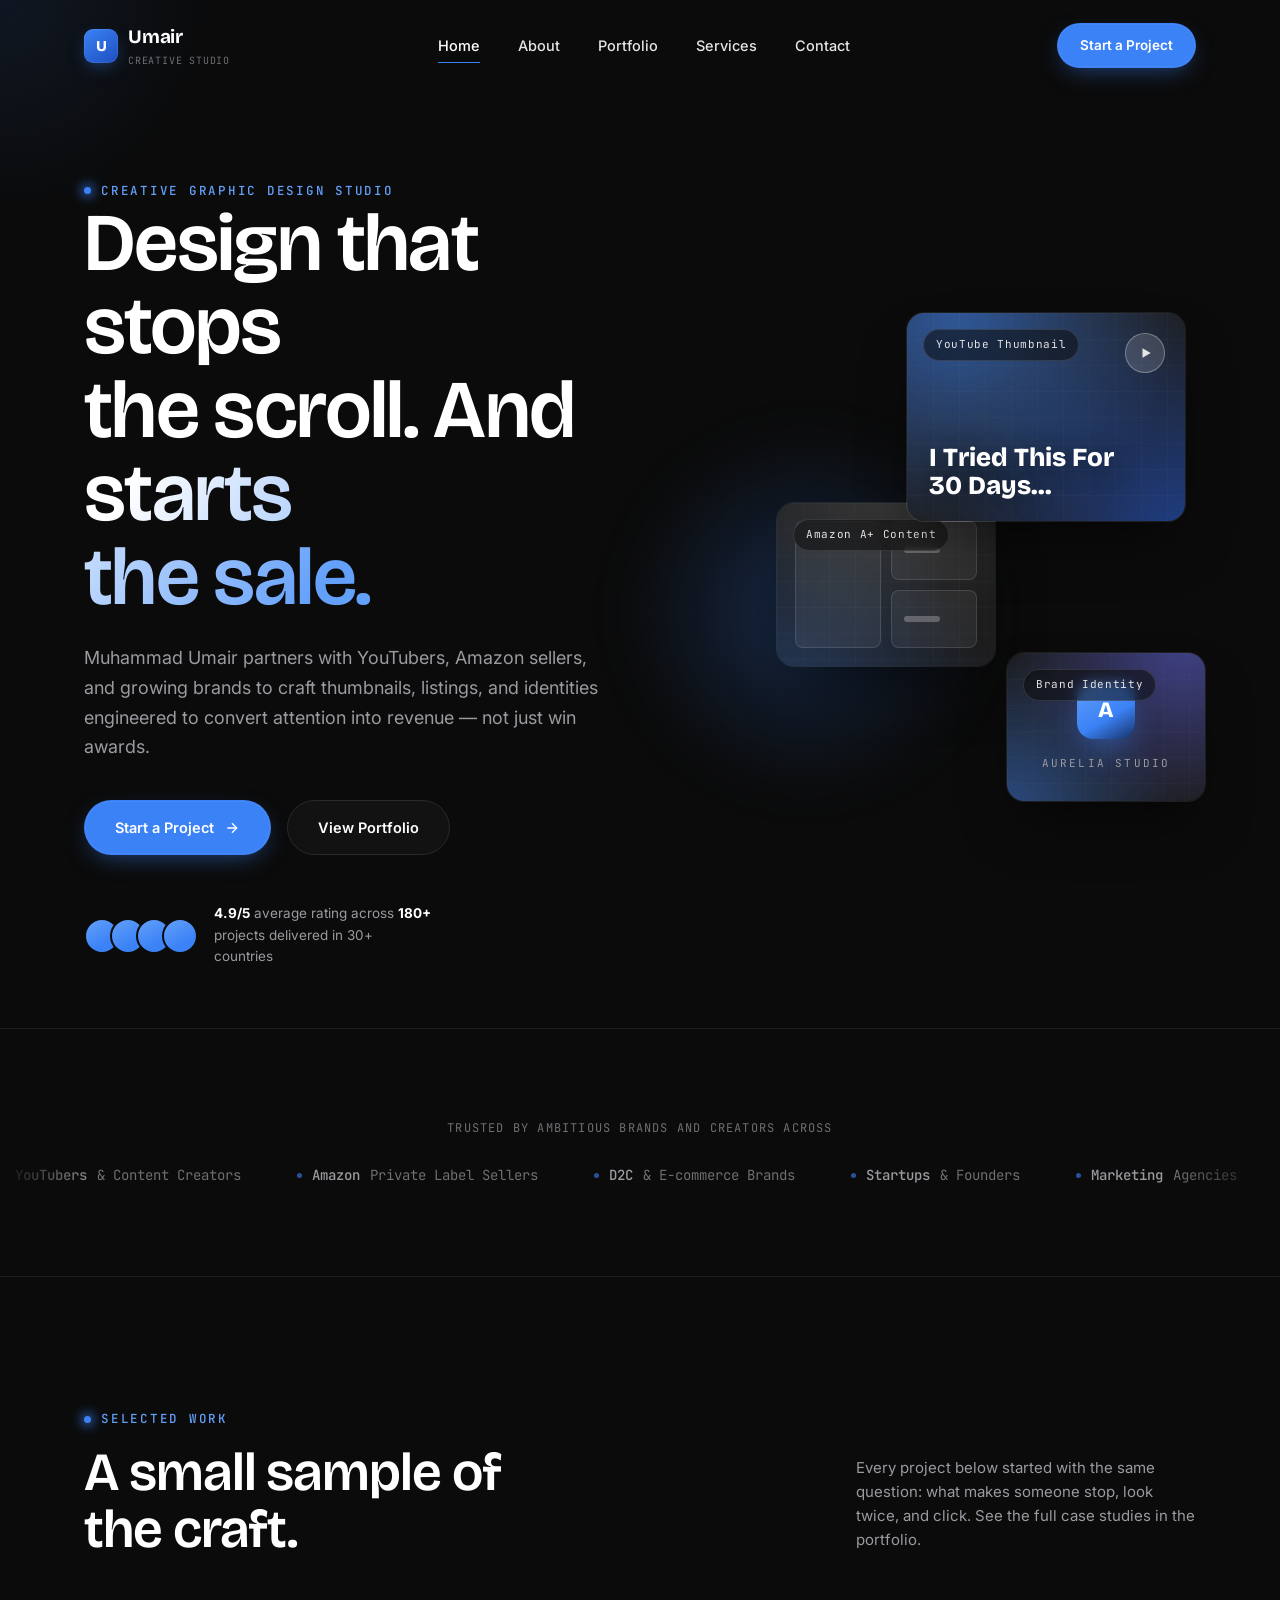
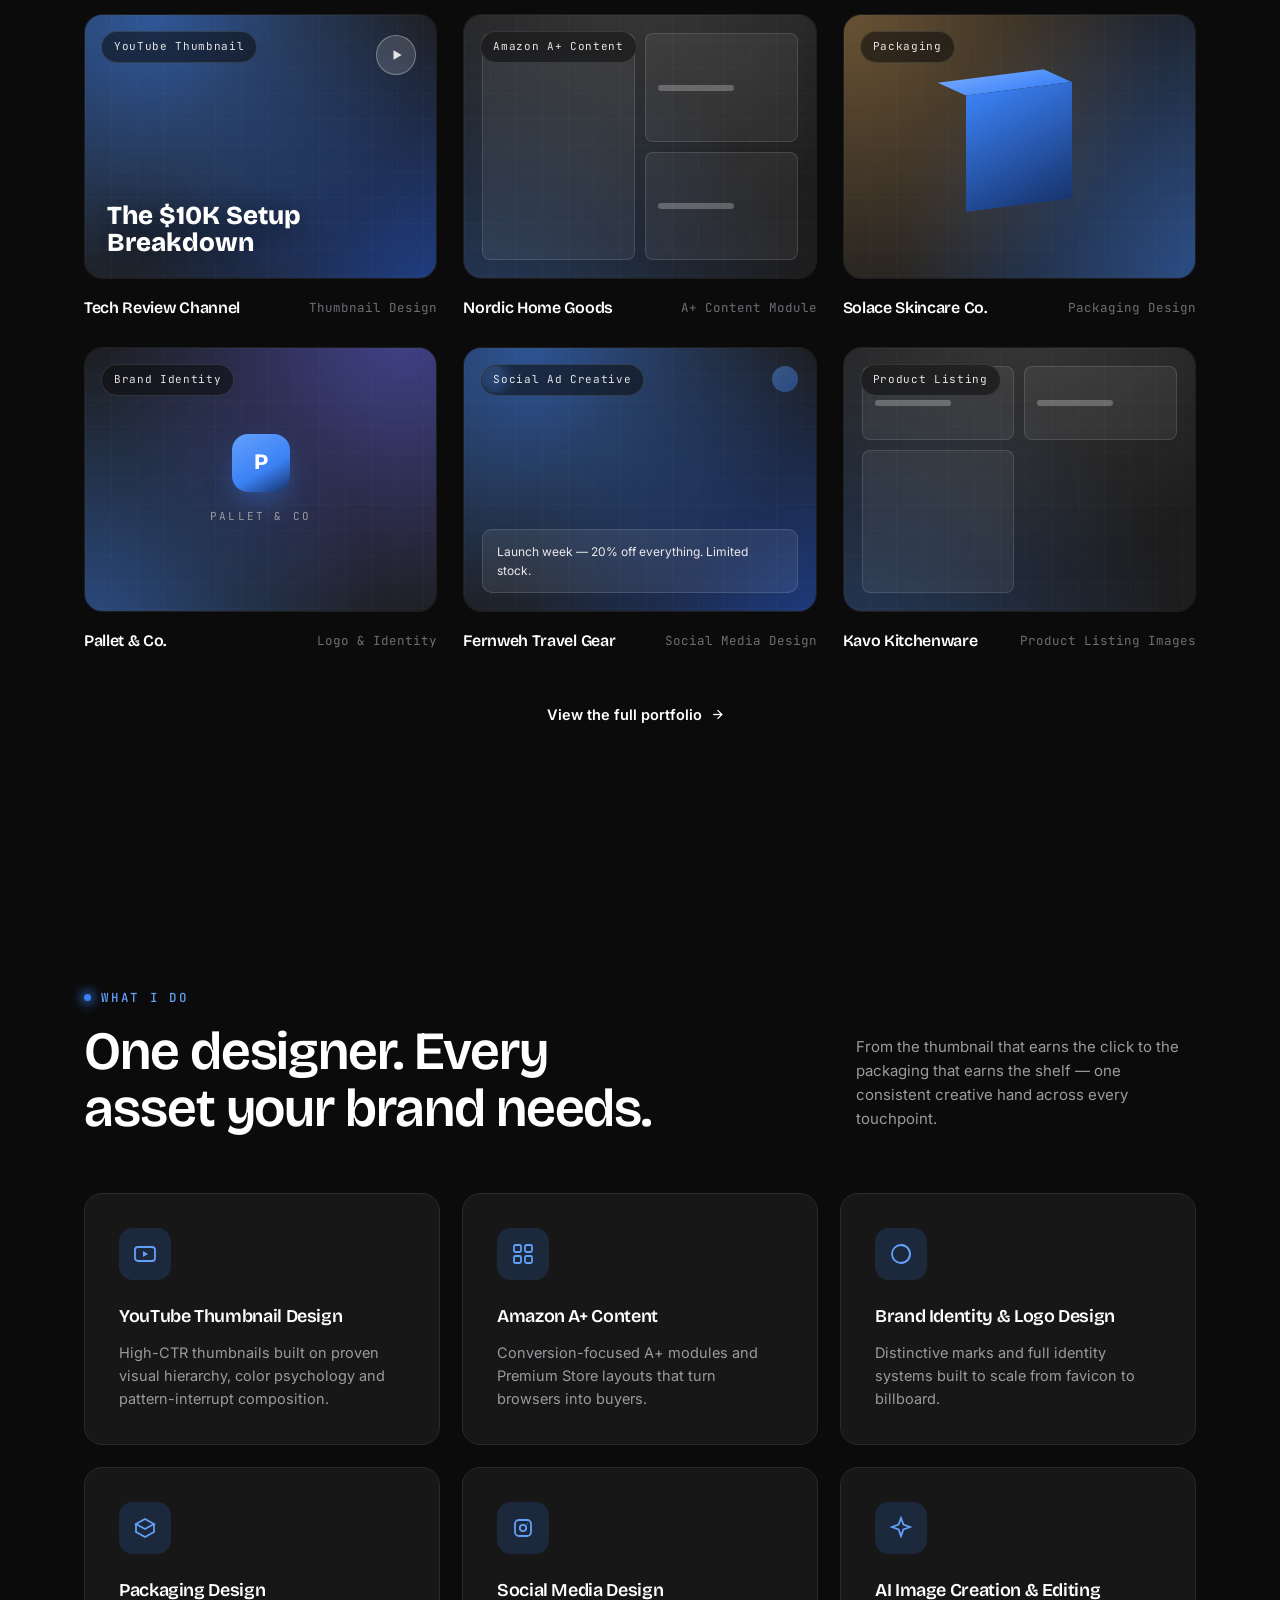
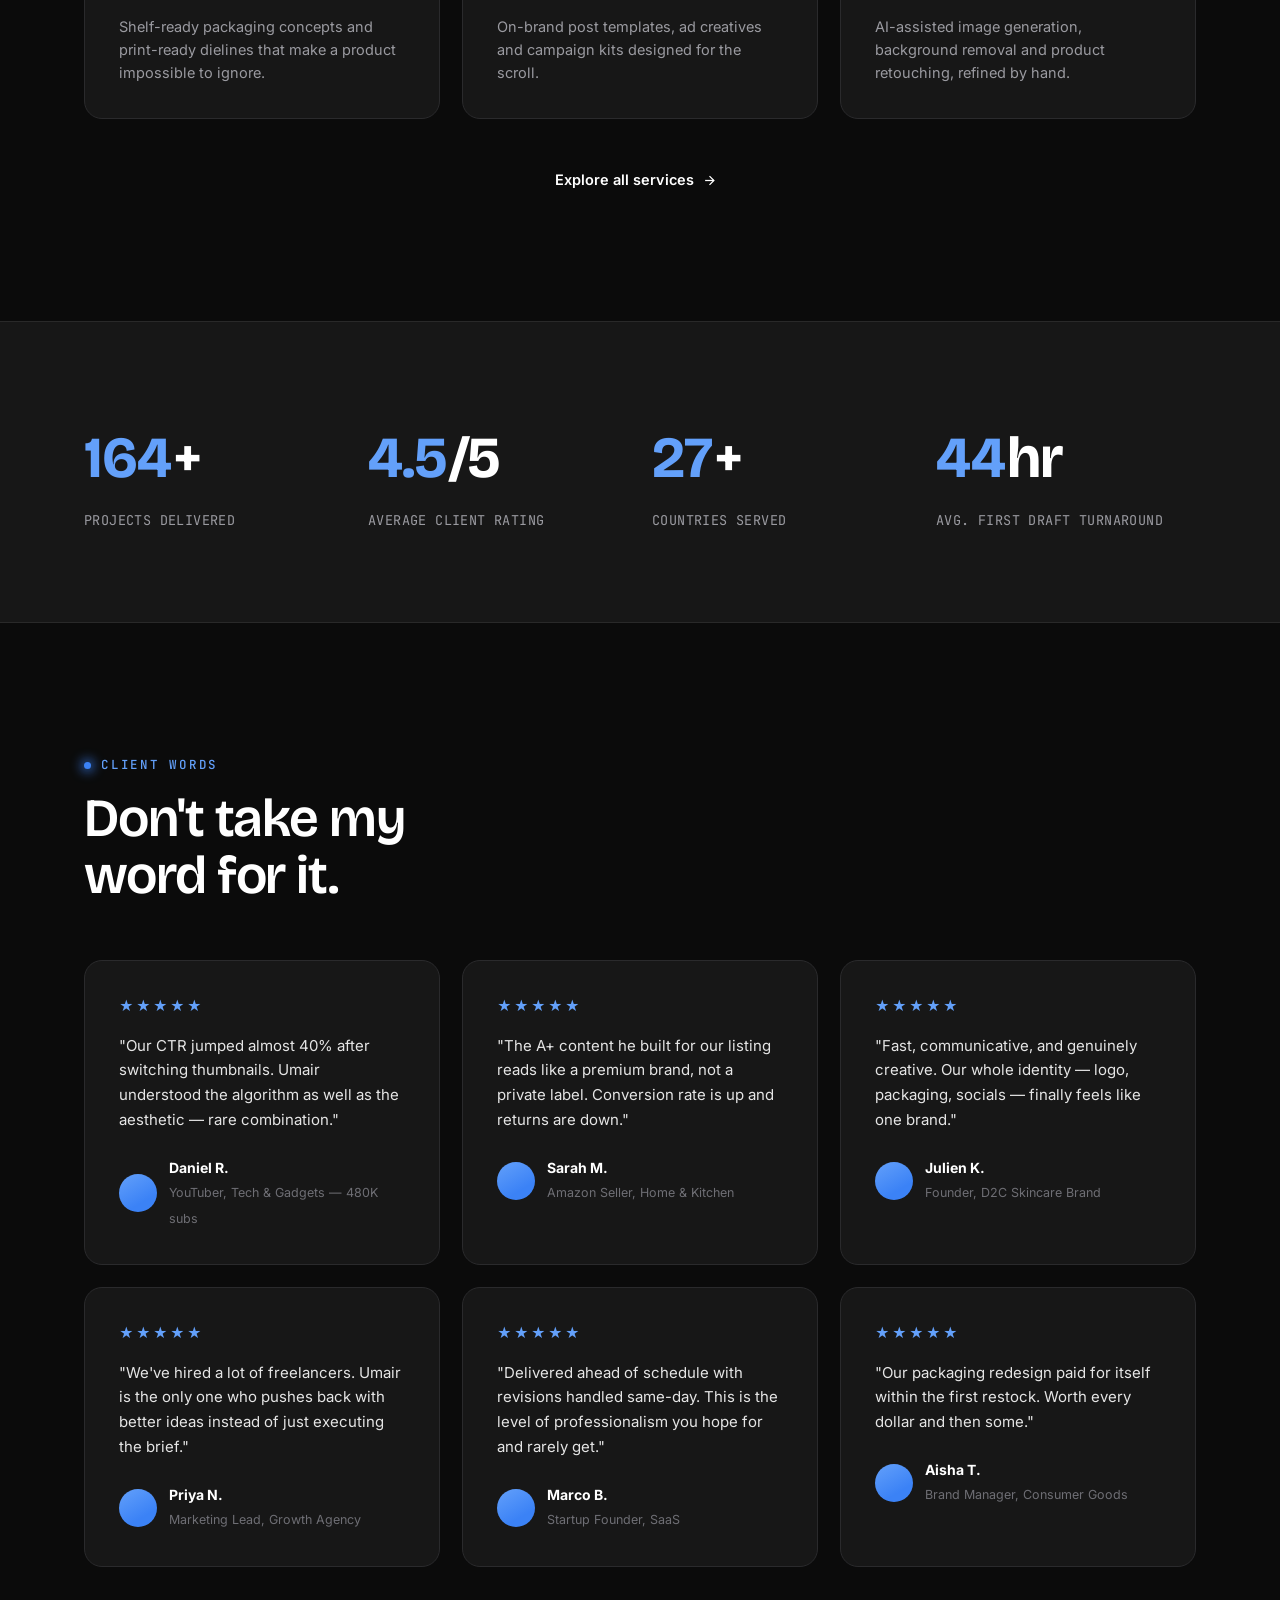
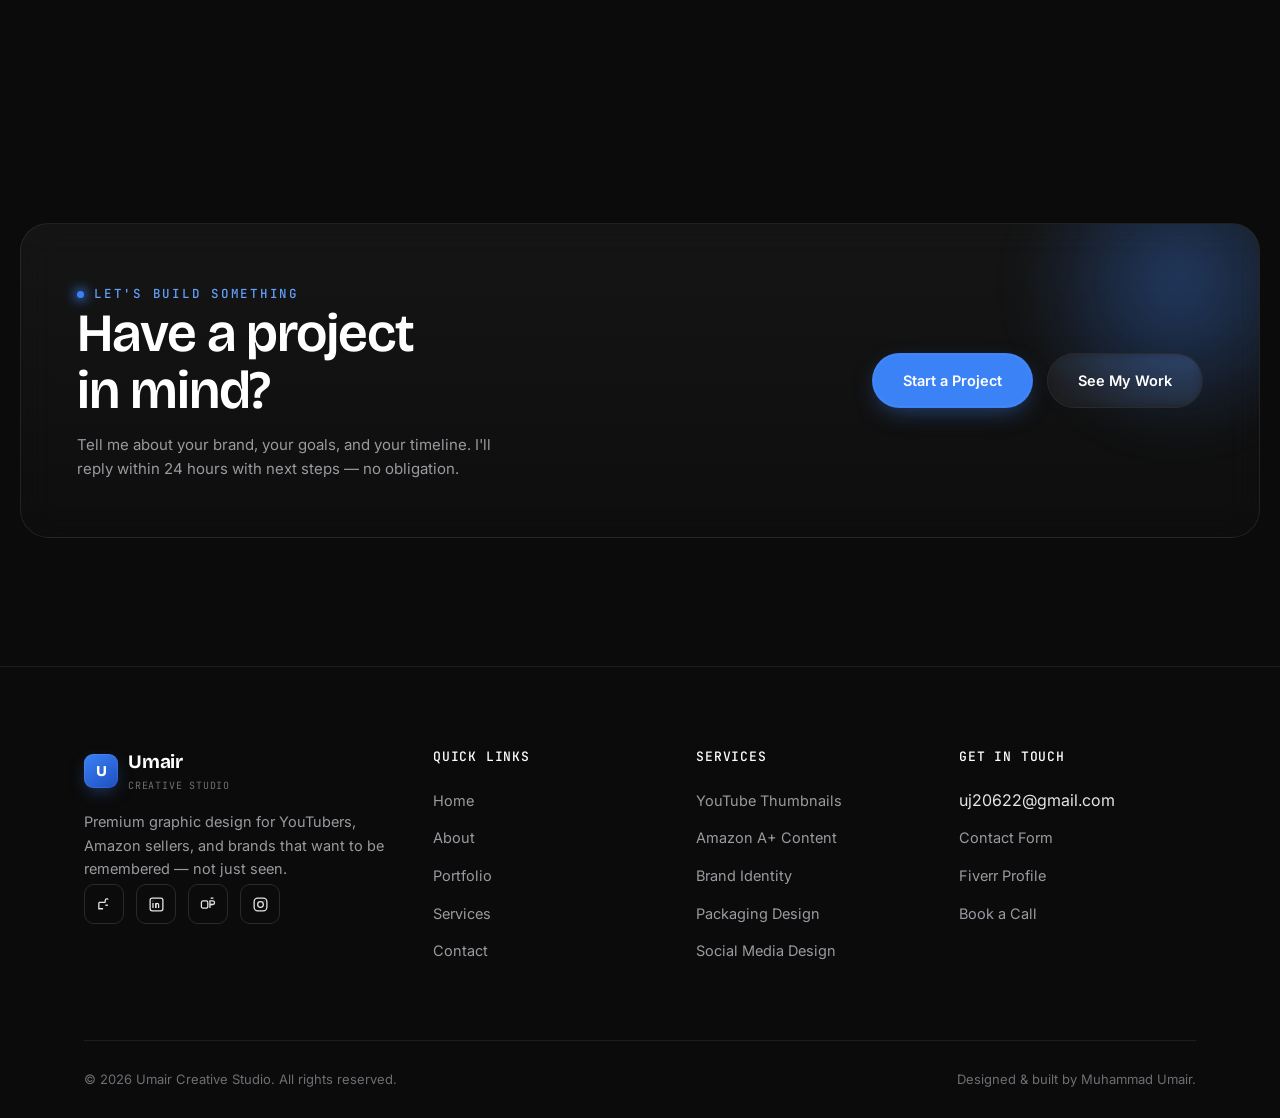
==== index.html @ ea0b361e "Add files via upload" ====
<!DOCTYPE html>
<html lang="en" class="js"><head>
<meta charset="UTF-8">
<meta name="viewport" content="width=device-width, initial-scale=1.0">
<title>Umair Creative Studio — Premium Graphic Design for YouTubers, Amazon Sellers &amp; Brands</title>
<meta name="description" content="Muhammad Umair is a creative graphic designer specializing in YouTube thumbnails, Amazon A+ content, brand identity, and packaging design that converts attention into revenue. 180+ projects delivered worldwide.">
<meta name="keywords" content="graphic designer, YouTube thumbnail designer, Amazon A+ content design, brand identity design, packaging design, logo designer, product listing images">
<meta name="author" content="Muhammad Umair">
<link rel="canonical" href="https://umaircreativestudio.com/">

<!-- Open Graph -->
<meta property="og:type" content="website">
<meta property="og:title" content="Umair Creative Studio — Design That Stops the Scroll. And Starts the Sale.">
<meta property="og:description" content="Premium graphic design for YouTubers, Amazon sellers and growing brands — thumbnails, A+ content, packaging, and identity systems engineered to convert.">
<meta property="og:image" content="https://umaircreativestudio.com/assets/og-cover.jpg">
<meta property="og:url" content="https://umaircreativestudio.com/">
<meta property="og:site_name" content="Umair Creative Studio">

<!-- Twitter -->
<meta name="twitter:card" content="summary_large_image">
<meta name="twitter:title" content="Umair Creative Studio — Premium Graphic Design">
<meta name="twitter:description" content="Thumbnails, Amazon A+ content, packaging and brand identity design built to convert. Trusted by YouTubers, sellers and startups worldwide.">
<meta name="twitter:image" content="https://umaircreativestudio.com/assets/og-cover.jpg">

<link rel="icon" href="data:image/svg+xml,&lt;svg xmlns=%22http://www.w3.org/2000/svg%22 viewBox=%220 0 100 100%22&gt;&lt;rect width=%22100%22 height=%22100%22 rx=%2222%22 fill=%22%230B0B0B%22/&gt;&lt;text x=%2250%22 y=%2266%22 font-size=%2255%22 fill=%22%233B82F6%22 font-family=%22sans-serif%22 font-weight=%22800%22 text-anchor=%22middle%22&gt;U&lt;/text&gt;&lt;/svg&gt;">

<link rel="stylesheet" href="css/base.css">
<noscript><style>.reveal{opacity:1!important;transform:none!important;}</style></noscript>

<link rel="stylesheet" href="css/components.css">
<link rel="stylesheet" href="css/art.css">
<link rel="stylesheet" href="css/home.css">

<script type="application/ld+json">
{
  "@context": "https://schema.org",
  "@type": "ProfessionalService",
  "name": "Umair Creative Studio",
  "founder": { "@type": "Person", "name": "Muhammad Umair", "jobTitle": "Creative Graphic Designer" },
  "url": "https://umaircreativestudio.com/",
  "description": "Premium graphic design studio specializing in YouTube thumbnails, Amazon A+ content, brand identity, packaging and social media design.",
  "areaServed": "Worldwide",
  "priceRange": "$$",
  "sameAs": ["https://www.fiverr.com/", "https://www.linkedin.com/", "https://www.behance.net/"]
}
</script>
</head>
<body>

<div class="preloader done"><div class="preloader-mark">UMAIR<div class="preloader-bar"></div></div></div>
<div class="cursor-glow" aria-hidden="true" style="transform: translate(1283.6px, 724.278px) translate(-50%, -50%);"></div>

<!-- ============ NAV ============ -->
<header class="nav scrolled">
  <div class="container nav-inner">
    <a class="brand" href="/" style="outline: none;"><span class="brand-mark" style="outline: none;">U</span><span style="outline: none;">Umair<small>CREATIVE STUDIO</small></span></a>
    <nav class="nav-links">
      <a class="active" href="/" style="outline: none;">Home</a>
      <a href="/about" style="outline: none;">About</a>
      <a href="/portfolio" style="outline: none;">Portfolio</a>
      <a href="/services" style="outline: none;">Services</a>
      <a href="/contact" style="outline: none;">Contact</a>
    </nav>
    <div class="nav-cta">
      <a class="btn btn-primary btn-sm magnetic" href="/contact" style="outline: none;">Start a Project</a>
      <button class="nav-burger" aria-label="Open menu">
        <svg viewBox="0 0 24 24" fill="none" stroke="currentColor" stroke-width="2" width="20" height="20"><line x1="3" y1="6" x2="21" y2="6"></line><line x1="3" y1="12" x2="21" y2="12"></line><line x1="3" y1="18" x2="21" y2="18"></line></svg>
      </button>
    </div>
  </div>
</header>

<div class="mnav">
  <button class="mnav-close" aria-label="Close menu"><svg viewBox="0 0 24 24" fill="none" stroke="currentColor" stroke-width="2" width="18" height="18"><line x1="4" y1="4" x2="20" y2="20"></line><line x1="20" y1="4" x2="4" y2="20"></line></svg></button>
  <a href="/" style="outline: none;">Home</a>
  <a href="/about" style="outline: none;">About</a>
  <a href="/portfolio" style="outline: none;">Portfolio</a>
  <a href="/services" style="outline: none;">Services</a>
  <a href="/contact" style="outline: none;">Contact</a>
  <div class="mnav-foot"><a class="btn btn-primary" href="/contact" style="outline: none;">Start a Project</a></div>
</div>

<!-- ============ HERO ============ -->
<section class="hero section">
  <div class="container hero-grid">
    <div class="hero-copy">
      <div class="eyebrow reveal">Creative Graphic Design Studio</div>
      <h1 class="display-1 reveal reveal-delay-1" style="outline: none;">Design that stops<br>the scroll. <span class="grad-text" style="outline: none;">And starts<br>the sale.</span></h1>
      <p class="hero-sub reveal reveal-delay-2" style="outline: none;">Muhammad Umair partners with YouTubers, Amazon sellers, and growing brands to craft thumbnails, listings, and identities engineered to convert attention into revenue — not just win awards.</p>
      <div class="hero-actions reveal reveal-delay-3">
        <a class="btn btn-primary magnetic" href="/contact" style="outline: none;">Start a Project
          <svg viewBox="0 0 24 24" fill="none" stroke="currentColor" stroke-width="2"><line x1="5" y1="12" x2="19" y2="12"></line><polyline points="12 5 19 12 12 19"></polyline></svg>
        </a>
        <a class="btn btn-ghost magnetic" href="/portfolio" style="outline: none;">View Portfolio</a>
      </div>
      <div class="hero-proof reveal reveal-delay-4">
        <div class="avatars">
          <span style="outline: none;"></span><span style="outline: none;"></span><span style="outline: none;"></span><span style="outline: none;"></span>
        </div>
        <div class="hero-proof-text"><b>4.9/5</b> average rating across <b>180+</b> projects delivered in 30+ countries</div>
      </div>
    </div>

    <div class="hero-visual reveal reveal-delay-2">
      <div class="spot-card spot-1 art art-blue" data-tilt="">
        <div class="art-grid"></div><div class="art-noise"></div>
        <div class="art-tag">YouTube Thumbnail</div>
        <div class="comp-thumb"><div class="comp-thumb-title">I Tried This For 30 Days…</div></div>
        <div class="comp-play"><svg viewBox="0 0 24 24" fill="currentColor" width="14" height="14"><polygon points="6 4 20 12 6 20"></polygon></svg></div>
      </div>
      <div class="spot-card spot-2 art art-mono" data-tilt="">
        <div class="art-grid"></div>
        <div class="art-tag">Amazon A+ Content</div>
        <div class="comp-aplus"><div class="blk tall"></div><div class="blk line"></div><div class="blk line"></div></div>
      </div>
      <div class="spot-card spot-3 art art-violet" data-tilt="">
        <div class="art-grid"></div>
        <div class="art-tag">Brand Identity</div>
        <div class="comp-logo"><div class="mark">A</div><div class="wm">AURELIA STUDIO</div></div>
      </div>
      <div class="glow-orb"></div>
    </div>
  </div>
</section>

<!-- ============ TRUST MARQUEE ============ -->
<section class="trust section-tight">
  <div class="container">
    <p class="trust-label" style="outline: none;">Trusted by ambitious brands and creators across</p>
  </div>
  <div class="marquee">
    <div class="marquee-track">
      <span class="marquee-item" style="outline: none;"><span class="marquee-dot" style="outline: none;"></span><b>YouTubers</b> &amp; Content Creators</span>
      <span class="marquee-item" style="outline: none;"><span class="marquee-dot" style="outline: none;"></span><b>Amazon</b> Private Label Sellers</span>
      <span class="marquee-item" style="outline: none;"><span class="marquee-dot" style="outline: none;"></span><b>D2C</b> &amp; E-commerce Brands</span>
      <span class="marquee-item" style="outline: none;"><span class="marquee-dot" style="outline: none;"></span><b>Startups</b> &amp; Founders</span>
      <span class="marquee-item" style="outline: none;"><span class="marquee-dot" style="outline: none;"></span><b>Marketing</b> Agencies</span>
      <span class="marquee-item" style="outline: none;"><span class="marquee-dot" style="outline: none;"></span><b>Small</b> Businesses</span>
      <span class="marquee-item" style="outline: none;"><span class="marquee-dot" style="outline: none;"></span><b>International</b> Clients, 30+ Countries</span>
      <!-- duplicate for seamless loop -->
      <span class="marquee-item" style="outline: none;"><span class="marquee-dot" style="outline: none;"></span><b>YouTubers</b> &amp; Content Creators</span>
      <span class="marquee-item" style="outline: none;"><span class="marquee-dot" style="outline: none;"></span><b>Amazon</b> Private Label Sellers</span>
      <span class="marquee-item" style="outline: none;"><span class="marquee-dot" style="outline: none;"></span><b>D2C</b> &amp; E-commerce Brands</span>
      <span class="marquee-item" style="outline: none;"><span class="marquee-dot" style="outline: none;"></span><b>Startups</b> &amp; Founders</span>
      <span class="marquee-item" style="outline: none;"><span class="marquee-dot" style="outline: none;"></span><b>Marketing</b> Agencies</span>
      <span class="marquee-item" style="outline: none;"><span class="marquee-dot" style="outline: none;"></span><b>Small</b> Businesses</span>
      <span class="marquee-item" style="outline: none;"><span class="marquee-dot" style="outline: none;"></span><b>International</b> Clients, 30+ Countries</span>
    </div>
  </div>
</section>

<!-- ============ FEATURED WORK ============ -->
<section class="section" id="work">
  <div class="container">
    <div class="head-row">
      <div class="head-copy">
        <div class="eyebrow reveal">Selected Work</div>
        <h2 class="display-2 reveal" style="outline: none;">A small sample of<br>the craft.</h2>
      </div>
      <p class="head-side reveal" style="outline: none;">Every project below started with the same question: what makes someone stop, look twice, and click. See the full case studies in the portfolio.</p>
    </div>

    <div class="work-grid">
      <a class="work-card reveal" href="/portfolio" style="outline: none;">
        <div class="art art-blue"><div class="art-grid"></div><div class="art-noise"></div>
          <div class="art-tag">YouTube Thumbnail</div>
          <div class="comp-thumb"><div class="comp-thumb-title">The $10K Setup Breakdown</div></div>
          <div class="comp-play"><svg viewBox="0 0 24 24" fill="currentColor" width="14" height="14"><polygon points="6 4 20 12 6 20"></polygon></svg></div>
          <div class="art-corner"><svg viewBox="0 0 24 24" fill="none" stroke="currentColor" stroke-width="2"><line x1="7" y1="17" x2="17" y2="7"></line><polyline points="7 7 17 7 17 17"></polyline></svg></div>
        </div>
        <div class="work-meta"><h4 style="outline: none;">Tech Review Channel</h4><span style="outline: none;">Thumbnail Design</span></div>
      </a>

      <a class="work-card reveal reveal-delay-1" href="/portfolio" style="outline: none;">
        <div class="art art-mono"><div class="art-grid"></div>
          <div class="art-tag">Amazon A+ Content</div>
          <div class="comp-aplus"><div class="blk tall"></div><div class="blk line"></div><div class="blk line"></div></div>
          <div class="art-corner"><svg viewBox="0 0 24 24" fill="none" stroke="currentColor" stroke-width="2"><line x1="7" y1="17" x2="17" y2="7"></line><polyline points="7 7 17 7 17 17"></polyline></svg></div>
        </div>
        <div class="work-meta"><h4 style="outline: none;">Nordic Home Goods</h4><span style="outline: none;">A+ Content Module</span></div>
      </a>

      <a class="work-card reveal reveal-delay-2" href="/portfolio" style="outline: none;">
        <div class="art art-amber"><div class="art-grid"></div>
          <div class="art-tag">Packaging</div>
          <div class="comp-box"><div class="box3d"><div class="face front"></div><div class="face top"></div><div class="face side"></div></div></div>
          <div class="art-corner"><svg viewBox="0 0 24 24" fill="none" stroke="currentColor" stroke-width="2"><line x1="7" y1="17" x2="17" y2="7"></line><polyline points="7 7 17 7 17 17"></polyline></svg></div>
        </div>
        <div class="work-meta"><h4 style="outline: none;">Solace Skincare Co.</h4><span style="outline: none;">Packaging Design</span></div>
      </a>

      <a class="work-card reveal" href="/portfolio" style="outline: none;">
        <div class="art art-violet"><div class="art-grid"></div>
          <div class="art-tag">Brand Identity</div>
          <div class="comp-logo"><div class="mark">P</div><div class="wm">PALLET &amp; CO</div></div>
          <div class="art-corner"><svg viewBox="0 0 24 24" fill="none" stroke="currentColor" stroke-width="2"><line x1="7" y1="17" x2="17" y2="7"></line><polyline points="7 7 17 7 17 17"></polyline></svg></div>
        </div>
        <div class="work-meta"><h4 style="outline: none;">Pallet &amp; Co.</h4><span style="outline: none;">Logo &amp; Identity</span></div>
      </a>

      <a class="work-card reveal reveal-delay-1" href="/portfolio" style="outline: none;">
        <div class="art art-blue"><div class="art-grid"></div>
          <div class="art-tag">Social Ad Creative</div>
          <div class="comp-social"><div class="top-row"><div class="avatar"></div><div class="avatar" style="opacity:.4"></div></div><div class="cap">Launch week — 20% off everything. Limited stock.</div></div>
          <div class="art-corner"><svg viewBox="0 0 24 24" fill="none" stroke="currentColor" stroke-width="2"><line x1="7" y1="17" x2="17" y2="7"></line><polyline points="7 7 17 7 17 17"></polyline></svg></div>
        </div>
        <div class="work-meta"><h4 style="outline: none;">Fernweh Travel Gear</h4><span style="outline: none;">Social Media Design</span></div>
      </a>

      <a class="work-card reveal reveal-delay-2" href="/portfolio" style="outline: none;">
        <div class="art art-mono"><div class="art-grid"></div>
          <div class="art-tag">Product Listing</div>
          <div class="comp-aplus"><div class="blk line"></div><div class="blk line"></div><div class="blk tall"></div></div>
          <div class="art-corner"><svg viewBox="0 0 24 24" fill="none" stroke="currentColor" stroke-width="2"><line x1="7" y1="17" x2="17" y2="7"></line><polyline points="7 7 17 7 17 17"></polyline></svg></div>
        </div>
        <div class="work-meta"><h4 style="outline: none;">Kavo Kitchenware</h4><span style="outline: none;">Product Listing Images</span></div>
      </a>
    </div>

    <div class="work-cta reveal">
      <a class="link-arrow" href="/portfolio" style="outline: none;">View the full portfolio <svg viewBox="0 0 24 24" fill="none" stroke="currentColor" stroke-width="2"><line x1="5" y1="12" x2="19" y2="12"></line><polyline points="12 5 19 12 12 19"></polyline></svg></a>
    </div>
  </div>
</section>

<!-- ============ SERVICES PREVIEW ============ -->
<section class="section services-preview">
  <div class="container">
    <div class="head-row">
      <div class="head-copy">
        <div class="eyebrow reveal">What I Do</div>
        <h2 class="display-2 reveal" style="outline: none;">One designer. Every<br>asset your brand needs.</h2>
      </div>
      <p class="head-side reveal" style="outline: none;">From the thumbnail that earns the click to the packaging that earns the shelf — one consistent creative hand across every touchpoint.</p>
    </div>

    <div class="services-grid">
      <div class="card reveal">
        <div class="icon-tile"><svg viewBox="0 0 24 24" fill="none" stroke="currentColor" stroke-width="1.8"><rect x="2" y="5" width="20" height="14" rx="3"></rect><polygon points="10 9 15 12 10 15" fill="currentColor" stroke="none"></polygon></svg></div>
        <h4 style="outline: none;">YouTube Thumbnail Design</h4>
        <p style="outline: none;">High-CTR thumbnails built on proven visual hierarchy, color psychology and pattern-interrupt composition.</p>
      </div>
      <div class="card reveal reveal-delay-1">
        <div class="icon-tile"><svg viewBox="0 0 24 24" fill="none" stroke="currentColor" stroke-width="1.8"><rect x="3" y="3" width="7" height="7" rx="1.5"></rect><rect x="14" y="3" width="7" height="7" rx="1.5"></rect><rect x="3" y="14" width="7" height="7" rx="1.5"></rect><rect x="14" y="14" width="7" height="7" rx="1.5"></rect></svg></div>
        <h4 style="outline: none;">Amazon A+ Content</h4>
        <p style="outline: none;">Conversion-focused A+ modules and Premium Store layouts that turn browsers into buyers.</p>
      </div>
      <div class="card reveal reveal-delay-2">
        <div class="icon-tile"><svg viewBox="0 0 24 24" fill="none" stroke="currentColor" stroke-width="1.8"><circle cx="12" cy="12" r="9"></circle><path d="M12 3a9 9 0 0 1 0 18"></path></svg></div>
        <h4 style="outline: none;">Brand Identity &amp; Logo Design</h4>
        <p style="outline: none;">Distinctive marks and full identity systems built to scale from favicon to billboard.</p>
      </div>
      <div class="card reveal">
        <div class="icon-tile"><svg viewBox="0 0 24 24" fill="none" stroke="currentColor" stroke-width="1.8"><path d="M21 8l-9-5-9 5 9 5 9-5z"></path><path d="M3 8v8l9 5 9-5V8"></path></svg></div>
        <h4 style="outline: none;">Packaging Design</h4>
        <p style="outline: none;">Shelf-ready packaging concepts and print-ready dielines that make a product impossible to ignore.</p>
      </div>
      <div class="card reveal reveal-delay-1">
        <div class="icon-tile"><svg viewBox="0 0 24 24" fill="none" stroke="currentColor" stroke-width="1.8"><rect x="4" y="4" width="16" height="16" rx="4"></rect><circle cx="12" cy="12" r="3.2"></circle><circle cx="16.2" cy="7.8" r="0.6" fill="currentColor" stroke="none"></circle></svg></div>
        <h4 style="outline: none;">Social Media Design</h4>
        <p style="outline: none;">On-brand post templates, ad creatives and campaign kits designed for the scroll.</p>
      </div>
      <div class="card reveal reveal-delay-2">
        <div class="icon-tile"><svg viewBox="0 0 24 24" fill="none" stroke="currentColor" stroke-width="1.8"><path d="M12 2l2.4 6.6L21 11l-6.6 2.4L12 20l-2.4-6.6L3 11l6.6-2.4L12 2z"></path></svg></div>
        <h4 style="outline: none;">AI Image Creation &amp; Editing</h4>
        <p style="outline: none;">AI-assisted image generation, background removal and product retouching, refined by hand.</p>
      </div>
    </div>

    <div class="work-cta reveal">
      <a class="link-arrow" href="/services" style="outline: none;">Explore all services <svg viewBox="0 0 24 24" fill="none" stroke="currentColor" stroke-width="2"><line x1="5" y1="12" x2="19" y2="12"></line><polyline points="12 5 19 12 12 19"></polyline></svg></a>
    </div>
  </div>
</section>

<!-- ============ STATS ============ -->
<section class="section-tight stats-band">
  <div class="container stats-grid">
    <div class="stat reveal">
      <div class="stat-num"><span data-counter="180" style="outline: none;">0</span>+</div>
      <div class="stat-label">PROJECTS DELIVERED</div>
    </div>
    <div class="stat reveal reveal-delay-1">
      <div class="stat-num"><span data-counter="4.9" style="outline: none;">0</span>/5</div>
      <div class="stat-label">AVERAGE CLIENT RATING</div>
    </div>
    <div class="stat reveal reveal-delay-2">
      <div class="stat-num"><span data-counter="30" style="outline: none;">0</span>+</div>
      <div class="stat-label">COUNTRIES SERVED</div>
    </div>
    <div class="stat reveal reveal-delay-3">
      <div class="stat-num"><span data-counter="48" style="outline: none;">0</span>hr</div>
      <div class="stat-label">AVG. FIRST DRAFT TURNAROUND</div>
    </div>
  </div>
</section>

<!-- ============ TESTIMONIALS ============ -->
<section class="section" id="testimonials">
  <div class="container">
    <div class="head-row">
      <div class="head-copy">
        <div class="eyebrow reveal">Client Words</div>
        <h2 class="display-2 reveal" style="outline: none;">Don't take my<br>word for it.</h2>
      </div>
    </div>

    <div class="testi-grid">
      <div class="card testi-card reveal">
        <div class="stars">★★★★★</div>
        <p style="outline: none;">"Our CTR jumped almost 40% after switching thumbnails. Umair understood the algorithm as well as the aesthetic — rare combination."</p>
        <div class="testi-person"><span class="avatar-sm" style="outline: none;"></span><div><b>Daniel R.</b><small>YouTuber, Tech &amp; Gadgets — 480K subs</small></div></div>
      </div>
      <div class="card testi-card reveal reveal-delay-1">
        <div class="stars">★★★★★</div>
        <p style="outline: none;">"The A+ content he built for our listing reads like a premium brand, not a private label. Conversion rate is up and returns are down."</p>
        <div class="testi-person"><span class="avatar-sm" style="outline: none;"></span><div><b>Sarah M.</b><small>Amazon Seller, Home &amp; Kitchen</small></div></div>
      </div>
      <div class="card testi-card reveal reveal-delay-2">
        <div class="stars">★★★★★</div>
        <p style="outline: none;">"Fast, communicative, and genuinely creative. Our whole identity — logo, packaging, socials — finally feels like one brand."</p>
        <div class="testi-person"><span class="avatar-sm" style="outline: none;"></span><div><b>Julien K.</b><small>Founder, D2C Skincare Brand</small></div></div>
      </div>
      <div class="card testi-card reveal">
        <div class="stars">★★★★★</div>
        <p style="outline: none;">"We've hired a lot of freelancers. Umair is the only one who pushes back with better ideas instead of just executing the brief."</p>
        <div class="testi-person"><span class="avatar-sm" style="outline: none;"></span><div><b>Priya N.</b><small>Marketing Lead, Growth Agency</small></div></div>
      </div>
      <div class="card testi-card reveal reveal-delay-1">
        <div class="stars">★★★★★</div>
        <p style="outline: none;">"Delivered ahead of schedule with revisions handled same-day. This is the level of professionalism you hope for and rarely get."</p>
        <div class="testi-person"><span class="avatar-sm" style="outline: none;"></span><div><b>Marco B.</b><small>Startup Founder, SaaS</small></div></div>
      </div>
      <div class="card testi-card reveal reveal-delay-2">
        <div class="stars">★★★★★</div>
        <p style="outline: none;">"Our packaging redesign paid for itself within the first restock. Worth every dollar and then some."</p>
        <div class="testi-person"><span class="avatar-sm" style="outline: none;"></span><div><b>Aisha T.</b><small>Brand Manager, Consumer Goods</small></div></div>
      </div>
    </div>
  </div>
</section>

<!-- ============ CONTACT CTA ============ -->
<section class="section cta-band">
  <div class="container cta-panel glass reveal in">
    <div class="cta-panel-copy">
      <div class="eyebrow">Let's Build Something</div>
      <h2 class="display-2" style="outline: none;">Have a project<br>in mind?</h2>
      <p style="outline: none;">Tell me about your brand, your goals, and your timeline. I'll reply within 24 hours with next steps — no obligation.</p>
    </div>
    <div class="cta-panel-actions">
      <a class="btn btn-primary magnetic" href="/contact" style="outline: none;">Start a Project</a>
      <a class="btn btn-ghost magnetic" href="/portfolio" style="outline: none;">See My Work</a>
    </div>
  </div>
</section>

<!-- ============ FOOTER ============ -->
<footer class="footer">
  <div class="container">
    <div class="footer-top">
      <div class="footer-brand">
        <a class="brand" href="/" style="outline: none;"><span class="brand-mark" style="outline: none;">U</span><span style="outline: none;">Umair<small>CREATIVE STUDIO</small></span></a>
        <p style="outline: none;">Premium graphic design for YouTubers, Amazon sellers, and brands that want to be remembered — not just seen.</p>
        <div class="footer-social">
          <a href="#" class="social-btn" aria-label="Fiverr" style="outline: none;"><svg viewBox="0 0 24 24" fill="none" stroke="currentColor" stroke-width="1.8"><path d="M4 9h9M4 9v9h6"></path><path d="M13 9V6.5A2.5 2.5 0 0 1 15.5 4H17"></path><circle cx="17" cy="4.6" r="0.6" fill="currentColor" stroke="none"></circle><path d="M13 13h4"></path></svg></a>
          <a href="#" class="social-btn" aria-label="LinkedIn" style="outline: none;"><svg viewBox="0 0 24 24" fill="none" stroke="currentColor" stroke-width="1.8"><rect x="3" y="3" width="18" height="18" rx="3"></rect><line x1="7" y1="10" x2="7" y2="17"></line><circle cx="7" cy="7" r="0.6" fill="currentColor" stroke="none"></circle><path d="M11 17v-4.5a2 2 0 0 1 4 0V17"></path><line x1="11" y1="10" x2="11" y2="17"></line></svg></a>
          <a href="#" class="social-btn" aria-label="Behance" style="outline: none;"><svg viewBox="0 0 24 24" fill="none" stroke="currentColor" stroke-width="1.8"><rect x="2" y="7" width="9" height="10" rx="2"></rect><path d="M14 17V7h4a2.5 2.5 0 0 1 0 5h-4"></path><path d="M14 12h3.5"></path><path d="M15 3h4"></path></svg></a>
          <a href="#" class="social-btn" aria-label="Instagram" style="outline: none;"><svg viewBox="0 0 24 24" fill="none" stroke="currentColor" stroke-width="1.8"><rect x="3" y="3" width="18" height="18" rx="5"></rect><circle cx="12" cy="12" r="4"></circle><circle cx="17" cy="7" r="0.6" fill="currentColor" stroke="none"></circle></svg></a>
        </div>
      </div>
      <div>
        <h5 style="outline: none;">Quick Links</h5>
        <ul class="footer-links">
          <li style="outline: none;"><a href="/" style="outline: none;">Home</a></li>
          <li style="outline: none;"><a href="/about" style="outline: none;">About</a></li>
          <li style="outline: none;"><a href="/portfolio" style="outline: none;">Portfolio</a></li>
          <li style="outline: none;"><a href="/services" style="outline: none;">Services</a></li>
          <li style="outline: none;"><a href="/contact" style="outline: none;">Contact</a></li>
        </ul>
      </div>
      <div>
        <h5 style="outline: none;">Services</h5>
        <ul class="footer-links">
          <li style="outline: none;"><a href="/services#thumbnails" style="outline: none;">YouTube Thumbnails</a></li>
          <li style="outline: none;"><a href="/services#aplus" style="outline: none;">Amazon A+ Content</a></li>
          <li style="outline: none;"><a href="/services#identity" style="outline: none;">Brand Identity</a></li>
          <li style="outline: none;"><a href="/services#packaging" style="outline: none;">Packaging Design</a></li>
          <li style="outline: none;"><a href="/services#social" style="outline: none;">Social Media Design</a></li>
        </ul>
      </div>
      <div>
        <h5 style="outline: none;">Get in Touch</h5>
        <ul class="footer-links">
          <li style="outline: none;">uj20622@gmail.com</li>
          <li style="outline: none;"><a href="/contact" style="outline: none;">Contact Form</a></li>
          <li style="outline: none;"><a href="#" style="outline: none;">Fiverr Profile</a></li>
          <li style="outline: none;"><a href="#" style="outline: none;">Book a Call</a></li>
        </ul>
      </div>
    </div>
    <div class="footer-bottom">
      <p style="outline: none;">© 2026 Umair Creative Studio. All rights reserved.</p>
      <p style="outline: none;">Designed &amp; built by Muhammad Umair.</p>
    </div>
  </div>
</footer>

<button class="to-top show" aria-label="Back to top"><svg viewBox="0 0 24 24" fill="none" stroke="currentColor" stroke-width="2"><line x1="12" y1="19" x2="12" y2="5"></line><polyline points="5 12 12 5 19 12"></polyline></svg></button>

<script src="js/main.js"></script>
<script src="js/admin-editor.js"></script>


</body></html>
---- css/base.css ----
/* ============================================================
   UMAIR CREATIVE STUDIO — DESIGN SYSTEM
   Tokens, resets, typography, shared primitives
   ============================================================ */

@import url('https://fonts.googleapis.com/css2?family=Bricolage+Grotesque:opsz,wght@12..96,400;12..96,500;12..96,600;12..96,700;12..96,800&family=Inter:wght@400;500;600;700&family=JetBrains+Mono:wght@400;500&display=swap');

:root{
  /* --- Brand palette (brief-specified) --- */
  --black: #0B0B0B;
  --surface: #171717;
  --surface-2: #1D1D1E;
  --surface-3: #232325;
  --line: #2A2A2C;
  --line-soft: rgba(255,255,255,0.08);
  --accent: #3B82F6;
  --accent-light: #63A0FA;
  --accent-dim: rgba(59,130,246,0.16);
  --white: #FFFFFF;
  --gray: #E5E5E5;
  --muted: #9A9AA0;
  --muted-2: #6E6E74;

  /* --- Type --- */
  --f-display: 'Bricolage Grotesque', 'Inter', sans-serif;
  --f-body: 'Inter', -apple-system, BlinkMacSystemFont, sans-serif;
  --f-mono: 'JetBrains Mono', monospace;

  /* --- Motion --- */
  --ease: cubic-bezier(0.16, 1, 0.3, 1);
  --ease-soft: cubic-bezier(0.4, 0, 0.2, 1);
  --dur-fast: 0.25s;
  --dur-med: 0.55s;
  --dur-slow: 0.9s;

  /* --- Layout --- */
  --container: 1240px;
  --gutter: clamp(24px, 5vw, 72px);
  --radius-s: 10px;
  --radius-m: 18px;
  --radius-l: 28px;
}

*, *::before, *::after{ box-sizing: border-box; }
html{ scroll-behavior: smooth; }
html.no-smooth{ scroll-behavior: auto; }

body{
  margin:0;
  background: var(--black);
  color: var(--gray);
  font-family: var(--f-body);
  font-size: 16px;
  line-height: 1.6;
  -webkit-font-smoothing: antialiased;
  -moz-osx-font-smoothing: grayscale;
  overflow-x: hidden;
}

img, svg{ display:block; max-width:100%; }
a{ color:inherit; text-decoration:none; }
ul, li{ list-style:none; margin:0; padding:0; }
button{ font-family:inherit; cursor:pointer; }
input, textarea, select{ font-family:inherit; }

h1,h2,h3,h4,h5{
  font-family: var(--f-display);
  color: var(--white);
  margin: 0;
  font-weight: 600;
  letter-spacing: -0.02em;
}

p{ margin:0; }

::selection{ background: var(--accent); color: var(--white); }

::-webkit-scrollbar{ width:10px; }
::-webkit-scrollbar-track{ background: var(--black); }
::-webkit-scrollbar-thumb{ background: var(--surface-3); border-radius:10px; }
::-webkit-scrollbar-thumb:hover{ background: var(--accent); }

:focus-visible{
  outline: 2px solid var(--accent);
  outline-offset: 3px;
  border-radius: 4px;
}

.container{
  width: 100%;
  max-width: var(--container);
  margin: 0 auto;
  padding: 0 var(--gutter);
}

.eyebrow{
  font-family: var(--f-mono);
  font-size: 12.5px;
  letter-spacing: 0.14em;
  text-transform: uppercase;
  color: var(--accent-light);
  display: inline-flex;
  align-items: center;
  gap: 10px;
  font-weight: 500;
}
.eyebrow::before{
  content:'';
  width: 7px; height: 7px;
  border-radius: 50%;
  background: var(--accent);
  box-shadow: 0 0 12px 2px var(--accent);
}

.section{ padding: clamp(80px, 10vw, 140px) 0; position: relative; }
.section-tight{ padding: clamp(56px, 7vw, 96px) 0; }

.grad-text{
  background: linear-gradient(120deg, var(--white) 30%, var(--accent-light) 90%);
  -webkit-background-clip: text;
  background-clip: text;
  color: transparent;
}

.hairline{ height:1px; width:100%; background: var(--line-soft); border:0; }

@media (prefers-reduced-motion: reduce){
  *{ animation-duration: 0.01ms !important; animation-iteration-count: 1 !important; transition-duration: 0.01ms !important; scroll-behavior: auto !important; }
}
---- css/components.css ----
/* ============================================================
   COMPONENTS
   ============================================================ */

/* --- Preloader --- */
.preloader{
  position: fixed; inset:0; z-index: 9999;
  background: var(--black);
  display:flex; align-items:center; justify-content:center;
  transition: opacity 0.7s var(--ease), visibility 0.7s var(--ease);
}
.preloader.done{ opacity:0; visibility:hidden; pointer-events:none; }
.preloader-mark{
  font-family: var(--f-display);
  font-size: 15px;
  letter-spacing: 0.05em;
  color: var(--white);
  display:flex; align-items:center; gap:14px;
}
.preloader-bar{
  width: 160px; height: 2px; background: var(--line);
  overflow:hidden; border-radius: 2px;
}
.preloader-bar::after{
  content:''; display:block; height:100%; width:40%;
  background: linear-gradient(90deg, transparent, var(--accent), transparent);
  animation: preload-sweep 1.1s ease-in-out infinite;
}
@keyframes preload-sweep{
  0%{ transform: translateX(-120%); }
  100%{ transform: translateX(360%); }
}

/* --- Cursor glow (desktop signature detail) --- */
.cursor-glow{
  position: fixed; top:0; left:0;
  width: 480px; height: 480px;
  border-radius: 50%;
  pointer-events: none;
  transform: translate(-50%,-50%);
  background: radial-gradient(circle, rgba(59,130,246,0.10) 0%, rgba(59,130,246,0) 65%);
  z-index: 2; will-change: transform;
  transition: opacity 0.4s ease;
}
@media (hover:none), (pointer:coarse){ .cursor-glow{ display:none; } }

/* --- Navigation --- */
.nav{
  position: fixed; top:0; left:0; right:0; z-index: 1000;
  padding: 22px 0;
  transition: background var(--dur-fast) var(--ease), padding var(--dur-fast) var(--ease), border-color var(--dur-fast) var(--ease);
  border-bottom: 1px solid transparent;
}
.nav.scrolled{
  padding: 14px 0;
  background: rgba(11,11,11,0.72);
  backdrop-filter: blur(16px) saturate(140%);
  -webkit-backdrop-filter: blur(16px) saturate(140%);
  border-bottom: 1px solid var(--line-soft);
}
.nav-inner{ display:flex; align-items:center; justify-content:space-between; gap: 24px; }

.brand{
  font-family: var(--f-display);
  font-weight: 700;
  font-size: 19px;
  color: var(--white);
  letter-spacing: -0.01em;
  display:flex; align-items:center; gap:10px;
}
.brand-mark{
  width: 34px; height: 34px; border-radius: 9px;
  background: linear-gradient(145deg, var(--accent), #1E4FBF);
  display:flex; align-items:center; justify-content:center;
  font-size: 15px; font-weight: 800; color: var(--white);
  box-shadow: 0 0 0 1px rgba(255,255,255,0.08) inset, 0 6px 18px -6px rgba(59,130,246,0.6);
}
.brand small{ display:block; font-family: var(--f-mono); font-weight:400; font-size:10px; color: var(--muted-2); letter-spacing: 0.08em; margin-top:1px; }

.nav-links{ display:flex; align-items:center; gap: 38px; }
.nav-links a{
  font-size: 14.5px; font-weight:500; color: var(--gray);
  position: relative; padding: 4px 0;
  transition: color var(--dur-fast);
}
.nav-links a::after{
  content:''; position:absolute; left:0; bottom:-2px; height:1px; width:0;
  background: var(--accent); transition: width var(--dur-fast) var(--ease);
}
.nav-links a:hover, .nav-links a.active{ color: var(--white); }
.nav-links a:hover::after, .nav-links a.active::after{ width:100%; }

.nav-cta{ display:flex; align-items:center; gap:18px; }
.nav-burger{ display:none; }

/* --- Buttons --- */
.btn{
  display:inline-flex; align-items:center; justify-content:center; gap:10px;
  font-family: var(--f-body); font-weight:600; font-size:14.5px;
  padding: 15px 30px; border-radius: 100px; border:1px solid transparent;
  cursor:pointer; white-space:nowrap; position:relative; overflow:hidden;
  transition: transform var(--dur-fast) var(--ease), box-shadow var(--dur-fast) var(--ease), border-color var(--dur-fast), background var(--dur-fast);
}
.btn:active{ transform: scale(0.97); }

.btn-primary{
  background: var(--accent); color: var(--white);
  box-shadow: 0 8px 24px -8px rgba(59,130,246,0.55), 0 0 0 1px rgba(255,255,255,0.05) inset;
}
.btn-primary:hover{ box-shadow: 0 10px 32px -6px rgba(59,130,246,0.75), 0 0 0 1px rgba(255,255,255,0.08) inset; transform: translateY(-2px); }

.btn-ghost{
  background: rgba(255,255,255,0.03); color: var(--white);
  border-color: var(--line);
  backdrop-filter: blur(6px);
}
.btn-ghost:hover{ border-color: var(--accent); background: var(--accent-dim); transform: translateY(-2px); }

.btn-sm{ padding: 11px 22px; font-size:13.5px; }
.btn-block{ width:100%; }
.btn svg{ width:16px; height:16px; }

.link-arrow{
  display:inline-flex; align-items:center; gap:8px;
  font-weight:600; font-size: 14.5px; color: var(--white);
}
.link-arrow svg{ width:15px; height:15px; transition: transform var(--dur-fast) var(--ease); }
.link-arrow:hover svg{ transform: translateX(5px); }
.link-arrow::after{ content:''; }

/* --- Glass panel --- */
.glass{
  background: linear-gradient(180deg, rgba(255,255,255,0.045), rgba(255,255,255,0.015));
  border: 1px solid var(--line-soft);
  backdrop-filter: blur(18px);
  -webkit-backdrop-filter: blur(18px);
  border-radius: var(--radius-l);
}

/* --- Badge / pill --- */
.pill{
  display:inline-flex; align-items:center; gap:8px;
  font-size: 12.5px; font-weight:600; color: var(--gray);
  padding: 8px 16px; border-radius: 100px;
  border: 1px solid var(--line); background: rgba(255,255,255,0.02);
}

/* --- Section heading pattern --- */
.head-row{
  display:flex; align-items:flex-end; justify-content:space-between; gap: 40px;
  margin-bottom: 56px;
}
.head-row h2{ margin-top:14px; }
.head-copy{ max-width:640px; }
.head-side{ max-width: 340px; color: var(--muted); font-size:15px; padding-bottom:6px; }

.display-1{ font-size: clamp(40px, 6.4vw, 84px); line-height:1.02; }
.display-2{ font-size: clamp(32px, 4.2vw, 54px); line-height:1.06; }
.display-3{ font-size: clamp(24px, 2.6vw, 34px); line-height:1.18; }

/* --- Cards --- */
.card{
  background: var(--surface);
  border: 1px solid var(--line);
  border-radius: var(--radius-m);
  padding: 34px;
  transition: transform var(--dur-med) var(--ease), border-color var(--dur-fast), background var(--dur-fast);
}
.card:hover{ border-color: rgba(59,130,246,0.4); transform: translateY(-6px); }

.icon-tile{
  width: 52px; height:52px; border-radius: 14px;
  background: var(--accent-dim);
  display:flex; align-items:center; justify-content:center;
  color: var(--accent-light); margin-bottom: 22px;
}
.icon-tile svg{ width:24px; height:24px; }

/* --- Stat block --- */
.stat{ display:flex; flex-direction:column; gap:6px; }
.stat-num{
  font-family: var(--f-display); font-weight:700;
  font-size: clamp(36px, 4.6vw, 58px); color: var(--white);
  letter-spacing:-0.02em; display:flex; align-items:baseline; gap:2px;
}
.stat-num span{ color: var(--accent-light); }
.stat-label{ font-size: 13.5px; color: var(--muted); font-family: var(--f-mono); letter-spacing: 0.03em; }

/* --- Marquee --- */
.marquee{
  display:flex; overflow:hidden; -webkit-mask-image: linear-gradient(90deg, transparent, #000 8%, #000 92%, transparent);
  mask-image: linear-gradient(90deg, transparent, #000 8%, #000 92%, transparent);
}
.marquee-track{ display:flex; gap: 56px; animation: marquee 32s linear infinite; padding-right:56px; flex-shrink:0; }
.marquee:hover .marquee-track{ animation-play-state: paused; }
@keyframes marquee{ from{ transform: translateX(0); } to{ transform: translateX(-50%); } }
.marquee-item{ font-family: var(--f-mono); font-size: 14px; color: var(--muted-2); white-space:nowrap; display:flex; align-items:center; gap:10px; }
.marquee-item b{ color: var(--muted); font-weight:500; }
.marquee-dot{ width:5px; height:5px; border-radius:50%; background: var(--accent); opacity:0.6; }

/* --- Footer --- */
.footer{ border-top: 1px solid var(--line-soft); padding: 80px 0 28px; }
.footer-top{ display:grid; grid-template-columns: 1.4fr 1fr 1fr 1.1fr; gap: 48px; margin-bottom: 64px; }
.footer-brand p{ color: var(--muted); font-size:14.5px; margin-top:16px; max-width: 300px; }
.footer h5{ font-size: 13px; color: var(--white); font-family: var(--f-mono); letter-spacing:0.06em; text-transform:uppercase; margin-bottom:20px; font-weight:500; }
.footer-links li{ margin-bottom:12px; }
.footer-links a{ font-size:14.5px; color: var(--muted); transition: color var(--dur-fast); }
.footer-links a:hover{ color: var(--white); }
.footer-social{ display:flex; gap:12px; margin-top:4px; }
.social-btn{
  width:40px; height:40px; border-radius:10px; border:1px solid var(--line);
  display:flex; align-items:center; justify-content:center; color: var(--gray);
  transition: all var(--dur-fast);
}
.social-btn:hover{ border-color: var(--accent); color: var(--white); background: var(--accent-dim); }
.social-btn svg{ width:17px; height:17px; }
.footer-bottom{ display:flex; align-items:center; justify-content:space-between; padding-top:28px; border-top:1px solid var(--line-soft); font-size:13px; color: var(--muted-2); flex-wrap:wrap; gap:12px; }
.footer-bottom a{ color: var(--muted-2); }
.footer-bottom a:hover{ color: var(--white); }

/* --- Back to top --- */
.to-top{
  position: fixed; right: 28px; bottom: 28px; z-index: 400;
  width:46px; height:46px; border-radius:50%;
  background: var(--surface-2); border:1px solid var(--line);
  display:flex; align-items:center; justify-content:center; color: var(--white);
  opacity:0; visibility:hidden; transform: translateY(10px);
  transition: all var(--dur-fast) var(--ease);
}
.to-top.show{ opacity:1; visibility:visible; transform:none; }
.to-top:hover{ border-color: var(--accent); }
.to-top svg{ width:18px; height:18px; }

/* --- Reveal-on-scroll --- */
.reveal{ opacity:0; transform: translateY(28px); transition: opacity 0.9s var(--ease), transform 0.9s var(--ease); }
.reveal.in{ opacity:1; transform:none; }
.reveal-delay-1{ transition-delay: 0.08s; }
.reveal-delay-2{ transition-delay: 0.16s; }
.reveal-delay-3{ transition-delay: 0.24s; }
.reveal-delay-4{ transition-delay: 0.32s; }

/* --- Page hero (inner pages) --- */
.page-hero{ padding: 168px 0 64px; }
.page-hero .eyebrow{ margin-bottom:20px; }
.breadcrumb{ display:flex; align-items:center; gap:8px; font-size:13px; color: var(--muted-2); margin-top:22px; font-family: var(--f-mono); }
.breadcrumb a:hover{ color: var(--white); }

/* --- Mobile nav drawer --- */
.mnav{
  position: fixed; inset:0; z-index: 1500; background: rgba(11,11,11,0.98);
  backdrop-filter: blur(10px);
  display:flex; flex-direction:column; padding: 100px 32px 40px;
  transform: translateX(100%); transition: transform 0.5s var(--ease);
}
.mnav.open{ transform: translateX(0); }
.mnav a{ font-family: var(--f-display); font-size: 32px; font-weight:600; color:var(--white); padding: 14px 0; border-bottom:1px solid var(--line-soft); }
.mnav-close{ position:absolute; top:26px; right:var(--gutter); width:44px; height:44px; display:flex; align-items:center; justify-content:center; color:var(--white); border:1px solid var(--line); border-radius:50%; }
.mnav-foot{ margin-top:auto; display:flex; gap:12px; }

@media (max-width: 900px){
  .nav-links{ display:none; }
  .nav-burger{ display:flex; align-items:center; justify-content:center; width:44px; height:44px; border:1px solid var(--line); border-radius:10px; color:var(--white); }
  .footer-top{ grid-template-columns: 1fr 1fr; gap: 40px 24px; }
  .footer-brand{ grid-column: 1 / -1; }
  .head-row{ flex-direction:column; align-items:flex-start; gap:16px; }
}
---- css/art.css ----
/* ============================================================
   ART TILES — original abstract compositions used in place of
   client work (kept until case studies are published under NDA)
   ============================================================ */

.art{
  position:relative; border-radius: var(--radius-m); overflow:hidden;
  aspect-ratio: 4/3; isolation:isolate;
  border: 1px solid var(--line-soft);
}
.art::before{ content:''; position:absolute; inset:0; background: var(--surface-2); z-index:-2; }
.art-grid{ position:absolute; inset:0; opacity:0.5; background-image: linear-gradient(rgba(255,255,255,0.045) 1px, transparent 1px), linear-gradient(90deg, rgba(255,255,255,0.045) 1px, transparent 1px); background-size: 26px 26px; }
.art-noise{ position:absolute; inset:0; mix-blend-mode:overlay; opacity:0.5; background-image:url("data:image/svg+xml;utf8,<svg xmlns='http://www.w3.org/2000/svg' width='90' height='90'><filter id='n'><feTurbulence type='fractalNoise' baseFrequency='0.9' numOctaves='2' stitchTiles='stitch'/></filter><rect width='100%25' height='100%25' filter='url(%23n)' opacity='0.35'/></svg>"); }

.art-tag{
  position:absolute; top:16px; left:16px; z-index:3;
  font-family: var(--f-mono); font-size:11px; letter-spacing:0.06em;
  color: var(--gray); background: rgba(11,11,11,0.55); backdrop-filter: blur(6px);
  padding: 6px 12px; border-radius: 100px; border:1px solid rgba(255,255,255,0.12);
}
.art-corner{
  position:absolute; bottom:16px; right:16px; z-index:3; width:34px; height:34px;
  border-radius:50%; background: rgba(255,255,255,0.08); border:1px solid rgba(255,255,255,0.14);
  display:flex; align-items:center; justify-content:center; color:#fff; backdrop-filter: blur(6px);
  opacity:0; transform: scale(0.7); transition: all var(--dur-fast) var(--ease);
}
.art-corner svg{ width:15px; height:15px; }
.art:hover .art-corner{ opacity:1; transform:scale(1); }

/* Variant gradients — each family used per service category */
.art-blue::after{ content:''; position:absolute; inset:-30%; z-index:-1;
  background: radial-gradient(circle at 30% 20%, rgba(59,130,246,0.55), transparent 55%),
              radial-gradient(circle at 80% 85%, rgba(30,79,191,0.6), transparent 50%);
  filter: blur(10px); }

.art-violet::after{ content:''; position:absolute; inset:-30%; z-index:-1;
  background: radial-gradient(circle at 75% 15%, rgba(99,102,241,0.5), transparent 55%),
              radial-gradient(circle at 20% 85%, rgba(59,130,246,0.45), transparent 50%);
  filter: blur(10px); }

.art-amber::after{ content:''; position:absolute; inset:-30%; z-index:-1;
  background: radial-gradient(circle at 20% 20%, rgba(245,180,90,0.35), transparent 55%),
              radial-gradient(circle at 85% 80%, rgba(59,130,246,0.5), transparent 55%);
  filter: blur(10px); }

.art-mono::after{ content:''; position:absolute; inset:-30%; z-index:-1;
  background: radial-gradient(circle at 50% 0%, rgba(255,255,255,0.14), transparent 60%),
              radial-gradient(circle at 20% 100%, rgba(59,130,246,0.3), transparent 55%);
  filter: blur(10px); }

/* Thumbnail composition: bold type block + play affordance */
.comp-thumb{ position:absolute; inset:0; display:flex; align-items:flex-end; padding:22px; z-index:2; }
.comp-thumb-title{ font-family: var(--f-display); font-weight:800; font-size: clamp(20px,2.6vw,26px); color:#fff; line-height:1.05; text-shadow: 0 4px 22px rgba(0,0,0,0.5); max-width:80%; }
.comp-play{ position:absolute; top:20px; right:20px; z-index:2; width:40px; height:40px; border-radius:50%; background:rgba(255,255,255,0.14); border:1px solid rgba(255,255,255,0.3); display:flex; align-items:center; justify-content:center; }
.comp-play svg{ width:14px; height:14px; margin-left:2px; }

/* Amazon A+ composition: content module blocks */
.comp-aplus{ position:absolute; inset:18px; z-index:2; display:grid; grid-template-columns: 1fr 1fr; gap:10px; }
.comp-aplus .blk{ background: rgba(255,255,255,0.06); border:1px solid rgba(255,255,255,0.12); border-radius:8px; }
.comp-aplus .blk.tall{ grid-row: span 2; }
.comp-aplus .blk.line{ display:flex; align-items:center; padding:0 12px; }
.comp-aplus .blk.line::before{ content:''; display:block; width:60%; height:6px; border-radius:4px; background: rgba(255,255,255,0.25); }

/* Packaging composition: isometric box */
.comp-box{ position:absolute; inset:0; display:flex; align-items:center; justify-content:center; z-index:2; }
.box3d{ width:120px; height:120px; position:relative; transform: rotateX(-14deg) rotateY(28deg); transform-style:preserve-3d; }
.box3d .face{ position:absolute; inset:0; }
.box3d .front{ background: linear-gradient(160deg, var(--accent), #17346e); }
.box3d .top{ background: linear-gradient(160deg, #6fa4ff, var(--accent)); transform: rotateX(90deg) translateY(-60px); transform-origin: top; height:60px; }
.box3d .side{ background: linear-gradient(160deg, #163166, #0c1c40); transform: rotateY(90deg) translateX(60px); transform-origin: right; width:60px; }

/* Logo composition: mark + wordmark on canvas */
.comp-logo{ position:absolute; inset:0; display:flex; flex-direction:column; align-items:center; justify-content:center; gap:16px; z-index:2; }
.comp-logo .mark{ width:58px; height:58px; border-radius:16px; background: linear-gradient(150deg, var(--accent-light), var(--accent) 60%, #163166); display:flex; align-items:center; justify-content:center; font-family:var(--f-display); font-weight:800; color:#fff; font-size:22px; box-shadow: 0 12px 30px -8px rgba(59,130,246,0.55);}
.comp-logo .wm{ font-family: var(--f-mono); font-size:11px; letter-spacing:0.2em; color: var(--muted); text-transform:uppercase; }

/* Social ad composition: caption card */
.comp-social{ position:absolute; inset:18px; z-index:2; display:flex; flex-direction:column; justify-content:space-between; }
.comp-social .top-row{ display:flex; justify-content:space-between; }
.comp-social .avatar{ width:26px; height:26px; border-radius:50%; background: linear-gradient(150deg, var(--accent-light), var(--accent)); }
.comp-social .cap{ background: rgba(255,255,255,0.07); border:1px solid rgba(255,255,255,0.12); border-radius:10px; padding:12px 14px; font-size:12px; color:#e9e9ec; }

/* Before/After */
.ba{ position:relative; border-radius: var(--radius-m); overflow:hidden; aspect-ratio: 16/10; border:1px solid var(--line-soft); cursor: ew-resize; }
.ba-after, .ba-before{ position:absolute; inset:0; }
.ba-before{ clip-path: inset(0 50% 0 0); }
.ba-handle{ position:absolute; top:0; bottom:0; left:50%; width:2px; background: rgba(255,255,255,0.7); transform: translateX(-1px); }
.ba-handle::after{ content:''; position:absolute; top:50%; left:50%; width:44px; height:44px; border-radius:50%; background: var(--white); transform:translate(-50%,-50%); box-shadow: 0 6px 20px rgba(0,0,0,0.4); }
.ba-handle::before{ content:'⇔'; position:absolute; top:50%; left:50%; transform:translate(-50%,-50%); z-index:5; font-size:16px; color:#111; }
.ba-label{ position:absolute; bottom:14px; z-index:4; font-family:var(--f-mono); font-size:11px; letter-spacing:0.08em; text-transform:uppercase; padding:6px 12px; border-radius:100px; background:rgba(11,11,11,0.6); border:1px solid rgba(255,255,255,0.15); color:#fff; }
.ba-label.l{ left:14px; }
.ba-label.r{ right:14px; }
---- css/home.css ----
/* ============================================================
   HOME PAGE STYLES
   ============================================================ */

.hero{ padding-top: 176px; padding-bottom: 60px; overflow:visible; }
.hero-grid{ display:grid; grid-template-columns: 1.05fr 0.95fr; gap: 40px; align-items:center; }

.hero-sub{ font-size: 18px; color: var(--muted); max-width: 520px; margin-top: 24px; line-height:1.65; }
.hero-actions{ display:flex; gap:16px; margin-top:38px; flex-wrap:wrap; }

.hero-proof{ display:flex; align-items:center; gap:16px; margin-top:48px; }
.avatars{ display:flex; }
.avatars span{ width:36px; height:36px; border-radius:50%; border:2px solid var(--black); margin-left:-10px; background: linear-gradient(150deg, var(--accent-light), var(--accent) 70%); }
.avatars span:first-child{ margin-left:0; }
.hero-proof-text{ font-size: 13.5px; color: var(--muted); max-width:220px; }
.hero-proof-text b{ color: var(--white); }

.hero-visual{ position:relative; height: 520px; }
.spot-card{ position:absolute; width: 280px; transition: transform 0.35s var(--ease); box-shadow: 0 30px 60px -20px rgba(0,0,0,0.6); }
.spot-1{ top:0; right:10px; z-index:3; }
.spot-2{ top: 190px; right: 200px; width:220px; z-index:2; }
.spot-3{ top: 340px; right: -10px; width:200px; z-index:1; }
.glow-orb{ position:absolute; width:360px; height:360px; left:-60px; top:120px; background: radial-gradient(circle, rgba(59,130,246,0.28), transparent 70%); filter: blur(30px); z-index:0; pointer-events:none; }

@media (max-width: 1100px){
  .hero-grid{ grid-template-columns: 1fr; }
  .hero-visual{ height: 460px; margin-top: 20px; }
  .spot-1{ right:auto; left:0; }
  .spot-2{ right:auto; left: 130px; }
  .spot-3{ right:auto; left: 60px; }
}
@media (max-width: 560px){
  .hero-visual{ height: 380px; }
  .spot-card{ width: 200px !important; }
  .spot-2{ left: 90px; top:150px; }
  .spot-3{ left: 40px; top: 270px; }
}

/* Trust marquee */
.trust{ border-top: 1px solid var(--line-soft); border-bottom: 1px solid var(--line-soft); }
.trust-label{ text-align:center; font-family: var(--f-mono); font-size:12px; letter-spacing:0.1em; text-transform:uppercase; color: var(--muted-2); margin-bottom: 26px; }

/* Work grid */
.work-grid{ display:grid; grid-template-columns: repeat(3, 1fr); gap: 26px; }
.work-card{ display:block; }
.work-meta{ display:flex; align-items:center; justify-content:space-between; margin-top:16px; }
.work-meta h4{ font-size:16px; color: var(--white); font-weight:600; }
.work-meta span{ font-size:12.5px; color: var(--muted-2); font-family: var(--f-mono); }
.work-cta{ margin-top: 48px; text-align:center; }

@media (max-width: 900px){ .work-grid{ grid-template-columns: 1fr 1fr; } }
@media (max-width: 600px){ .work-grid{ grid-template-columns: 1fr; } }

/* Services preview */
.services-grid{ display:grid; grid-template-columns: repeat(3, 1fr); gap: 22px; }
.services-grid h4{ font-size: 18px; margin-bottom:10px; }
.services-grid p{ font-size: 14.5px; color: var(--muted); }
@media (max-width: 900px){ .services-grid{ grid-template-columns: 1fr 1fr; } }
@media (max-width: 600px){ .services-grid{ grid-template-columns: 1fr; } }

/* Stats band */
.stats-band{ background: var(--surface); border-top:1px solid var(--line-soft); border-bottom:1px solid var(--line-soft); }
.stats-grid{ display:grid; grid-template-columns: repeat(4, 1fr); gap: 24px; }
@media (max-width: 700px){ .stats-grid{ grid-template-columns: 1fr 1fr; row-gap: 36px; } }

/* Testimonials */
.testi-grid{ display:grid; grid-template-columns: repeat(3, 1fr); gap: 22px; }
.testi-card p{ font-size: 15px; color: var(--gray); line-height:1.65; margin: 16px 0 24px; }
.stars{ color: var(--accent-light); letter-spacing:2px; font-size:14px; }
.testi-person{ display:flex; align-items:center; gap:12px; }
.avatar-sm{ width:38px; height:38px; border-radius:50%; background: linear-gradient(150deg, var(--accent-light), var(--accent) 70%); flex-shrink:0; }
.testi-person b{ display:block; font-size:14px; color: var(--white); }
.testi-person small{ font-size:12.5px; color: var(--muted-2); }
@media (max-width: 900px){ .testi-grid{ grid-template-columns: 1fr 1fr; } }
@media (max-width: 600px){ .testi-grid{ grid-template-columns: 1fr; } }

/* CTA band */
.cta-panel{ display:flex; align-items:center; justify-content:space-between; gap:40px; padding: 56px; position:relative; overflow:hidden; }
.cta-panel::after{ content:''; position:absolute; width:320px; height:320px; right:-80px; top:-100px; background: radial-gradient(circle, rgba(59,130,246,0.35), transparent 70%); filter:blur(20px); }
.cta-panel-copy p{ color: var(--muted); max-width:420px; margin-top:14px; font-size:15px; }
.cta-panel-actions{ display:flex; gap:14px; flex-shrink:0; z-index:1; }
@media (max-width: 800px){ .cta-panel{ flex-direction:column; align-items:flex-start; padding: 40px 28px; } }
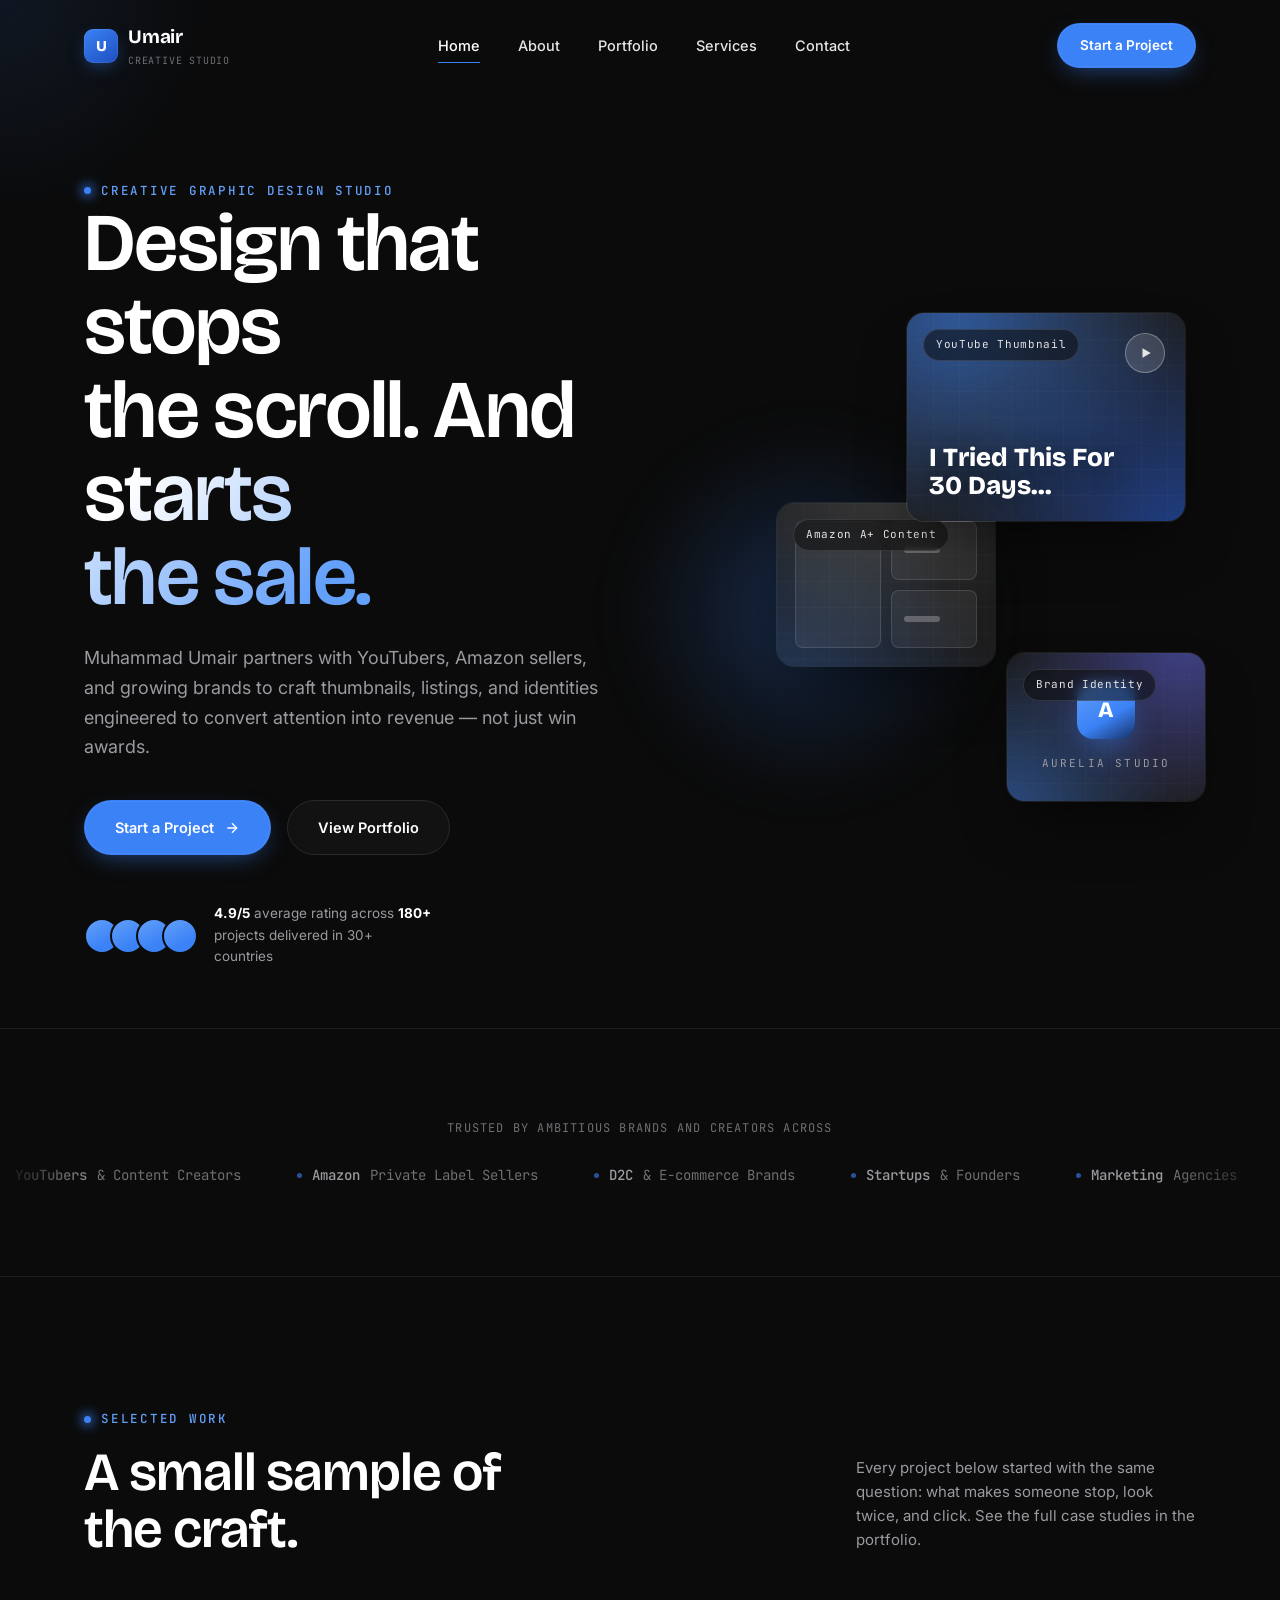
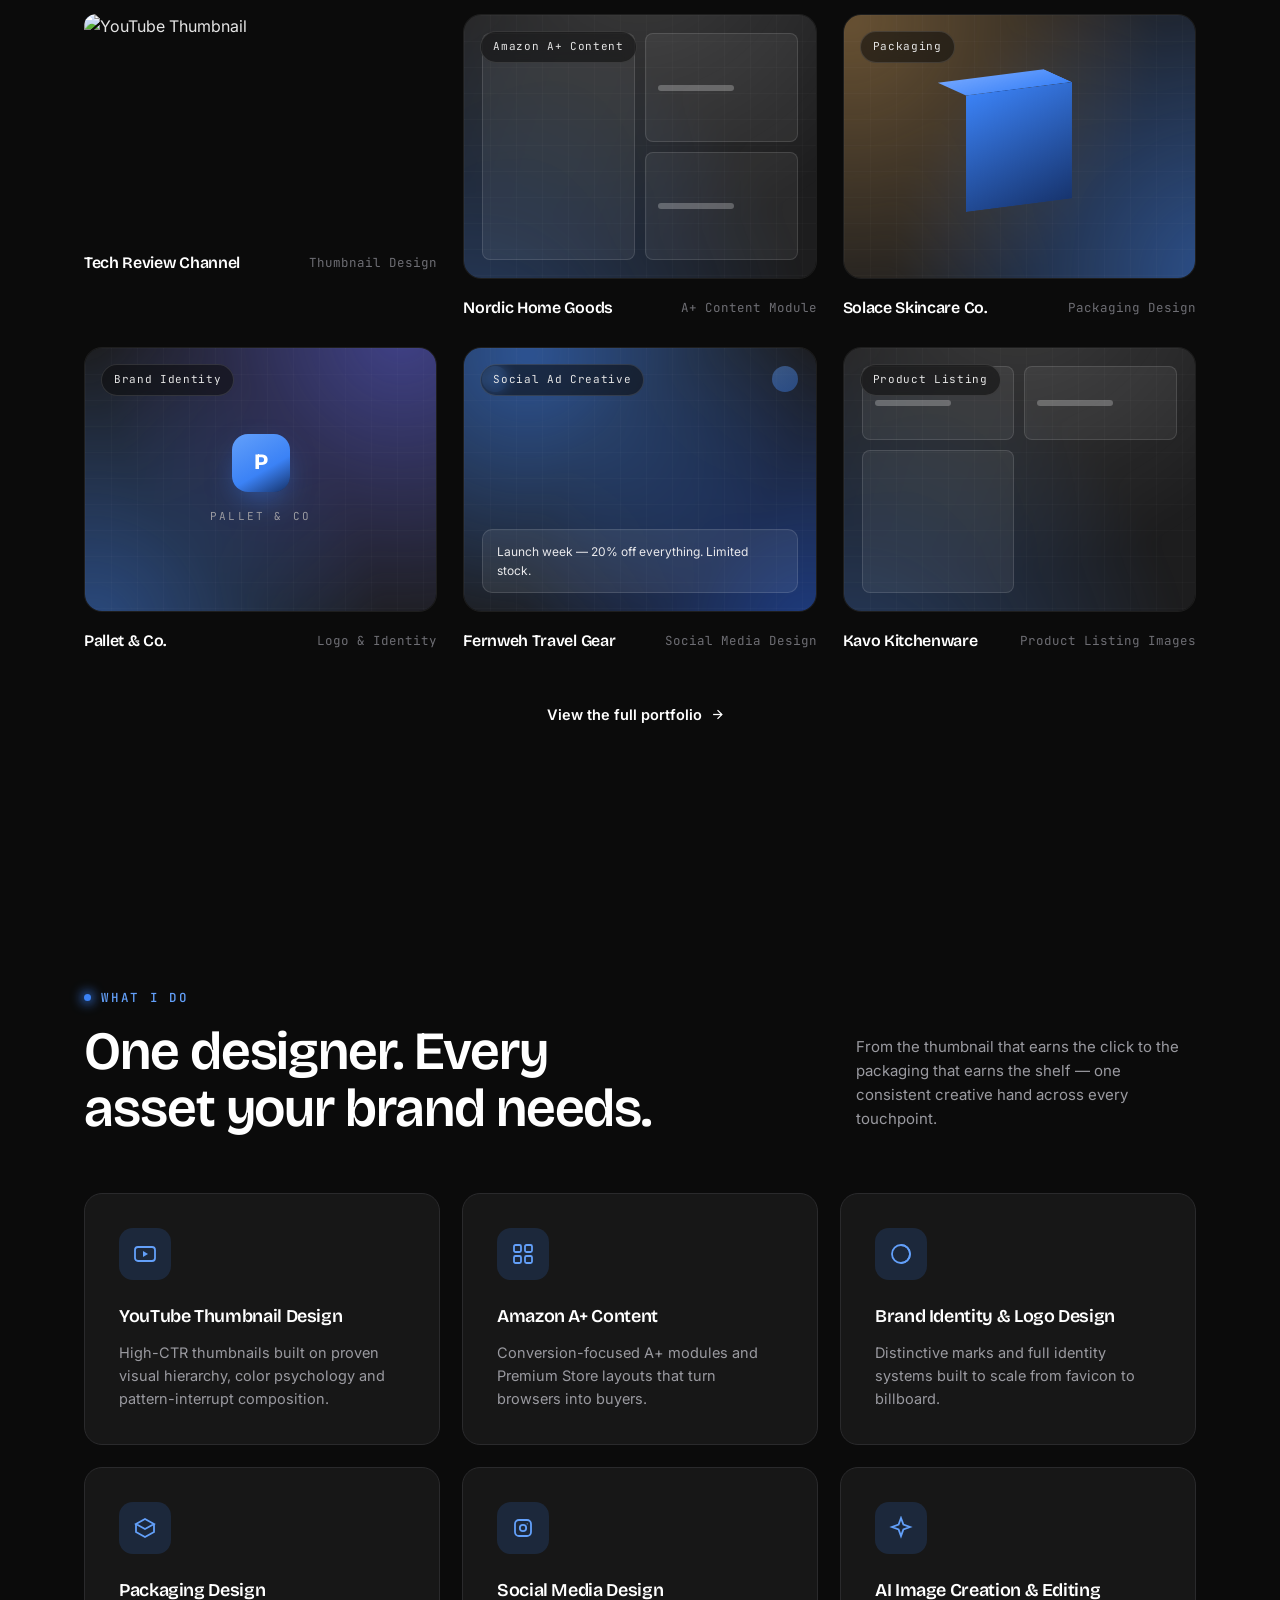
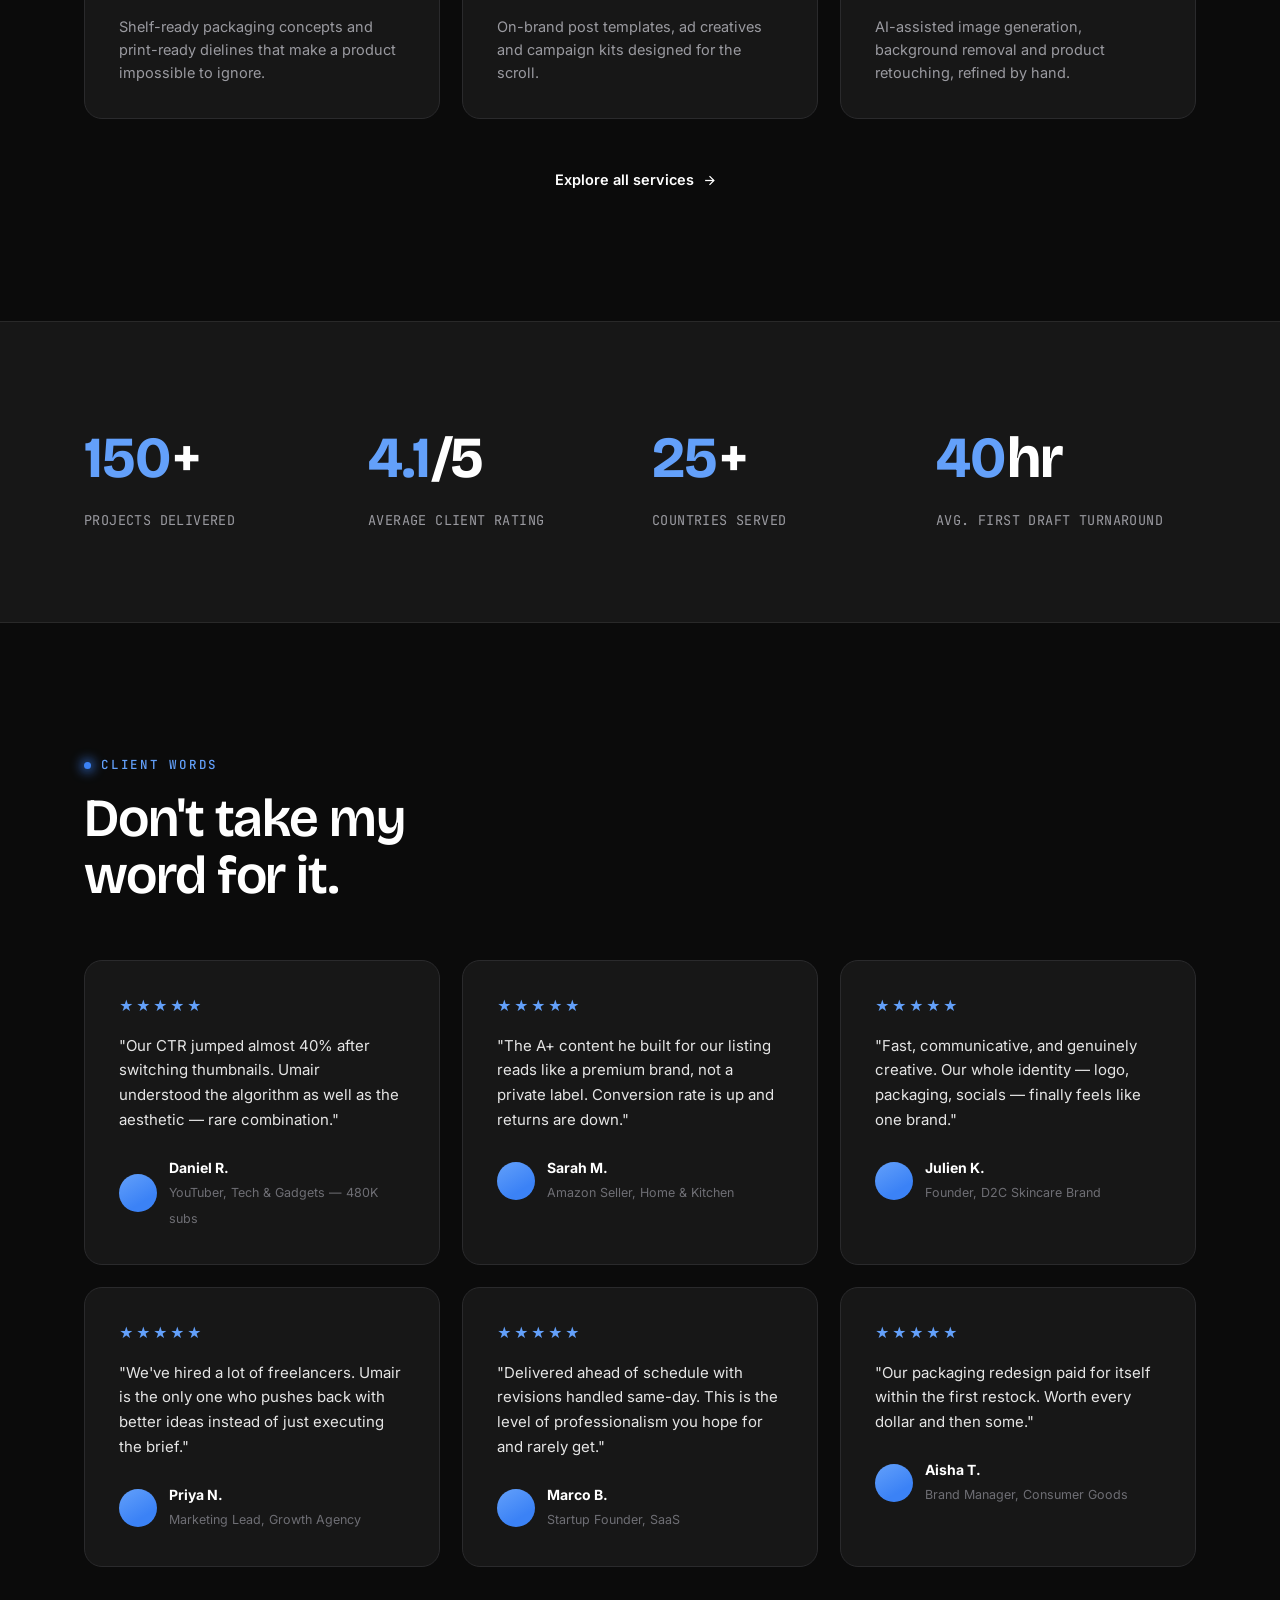
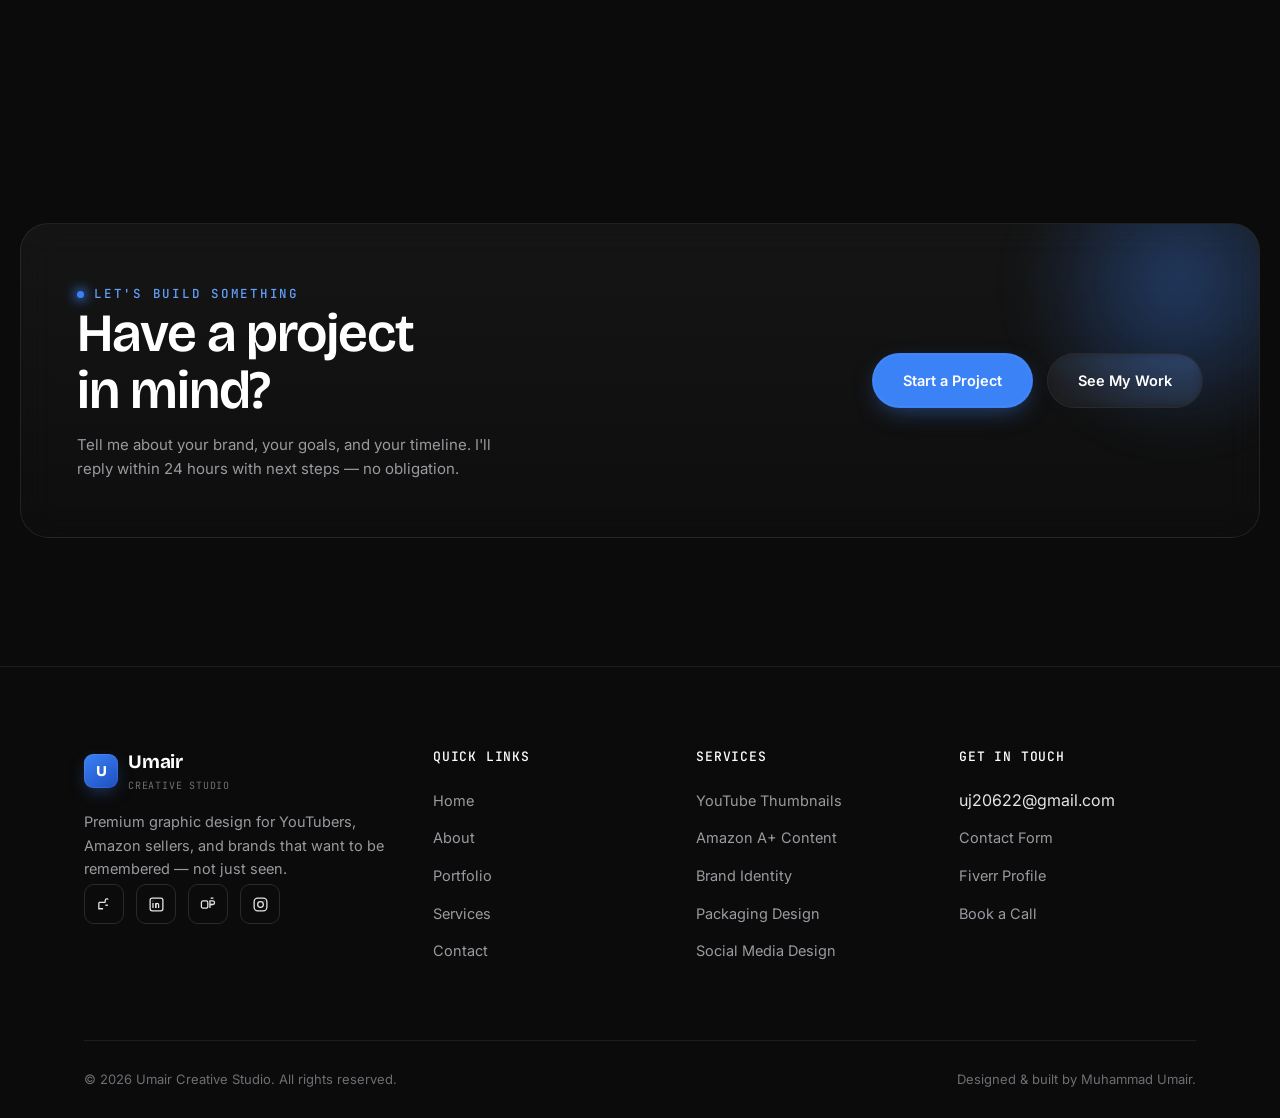
==== commit c93c42a6: "Update index.html" ====
--- a/index.html
+++ b/index.html
@@ -162,12 +162,7 @@
 
     <div class="work-grid">
       <a class="work-card reveal" href="/portfolio" style="outline: none;">
-        <div class="art art-blue"><div class="art-grid"></div><div class="art-noise"></div>
-          <div class="art-tag">YouTube Thumbnail</div>
-          <div class="comp-thumb"><div class="comp-thumb-title">The $10K Setup Breakdown</div></div>
-          <div class="comp-play"><svg viewBox="0 0 24 24" fill="currentColor" width="14" height="14"><polygon points="6 4 20 12 6 20"></polygon></svg></div>
-          <div class="art-corner"><svg viewBox="0 0 24 24" fill="none" stroke="currentColor" stroke-width="2"><line x1="7" y1="17" x2="17" y2="7"></line><polyline points="7 7 17 7 17 17"></polyline></svg></div>
-        </div>
+        <img src="1. YouTube Thumbnail Design.jpg" alt="YouTube Thumbnail" style="width: 100%; height: 220px; object-fit: cover; border-radius: 12px; display: block; margin-bottom: 12px;">
         <div class="work-meta"><h4 style="outline: none;">Tech Review Channel</h4><span style="outline: none;">Thumbnail Design</span></div>
       </a>
 
@@ -412,4 +407,4 @@
 <script src="js/admin-editor.js"></script>
 
 
-</body></html>+</body></html>
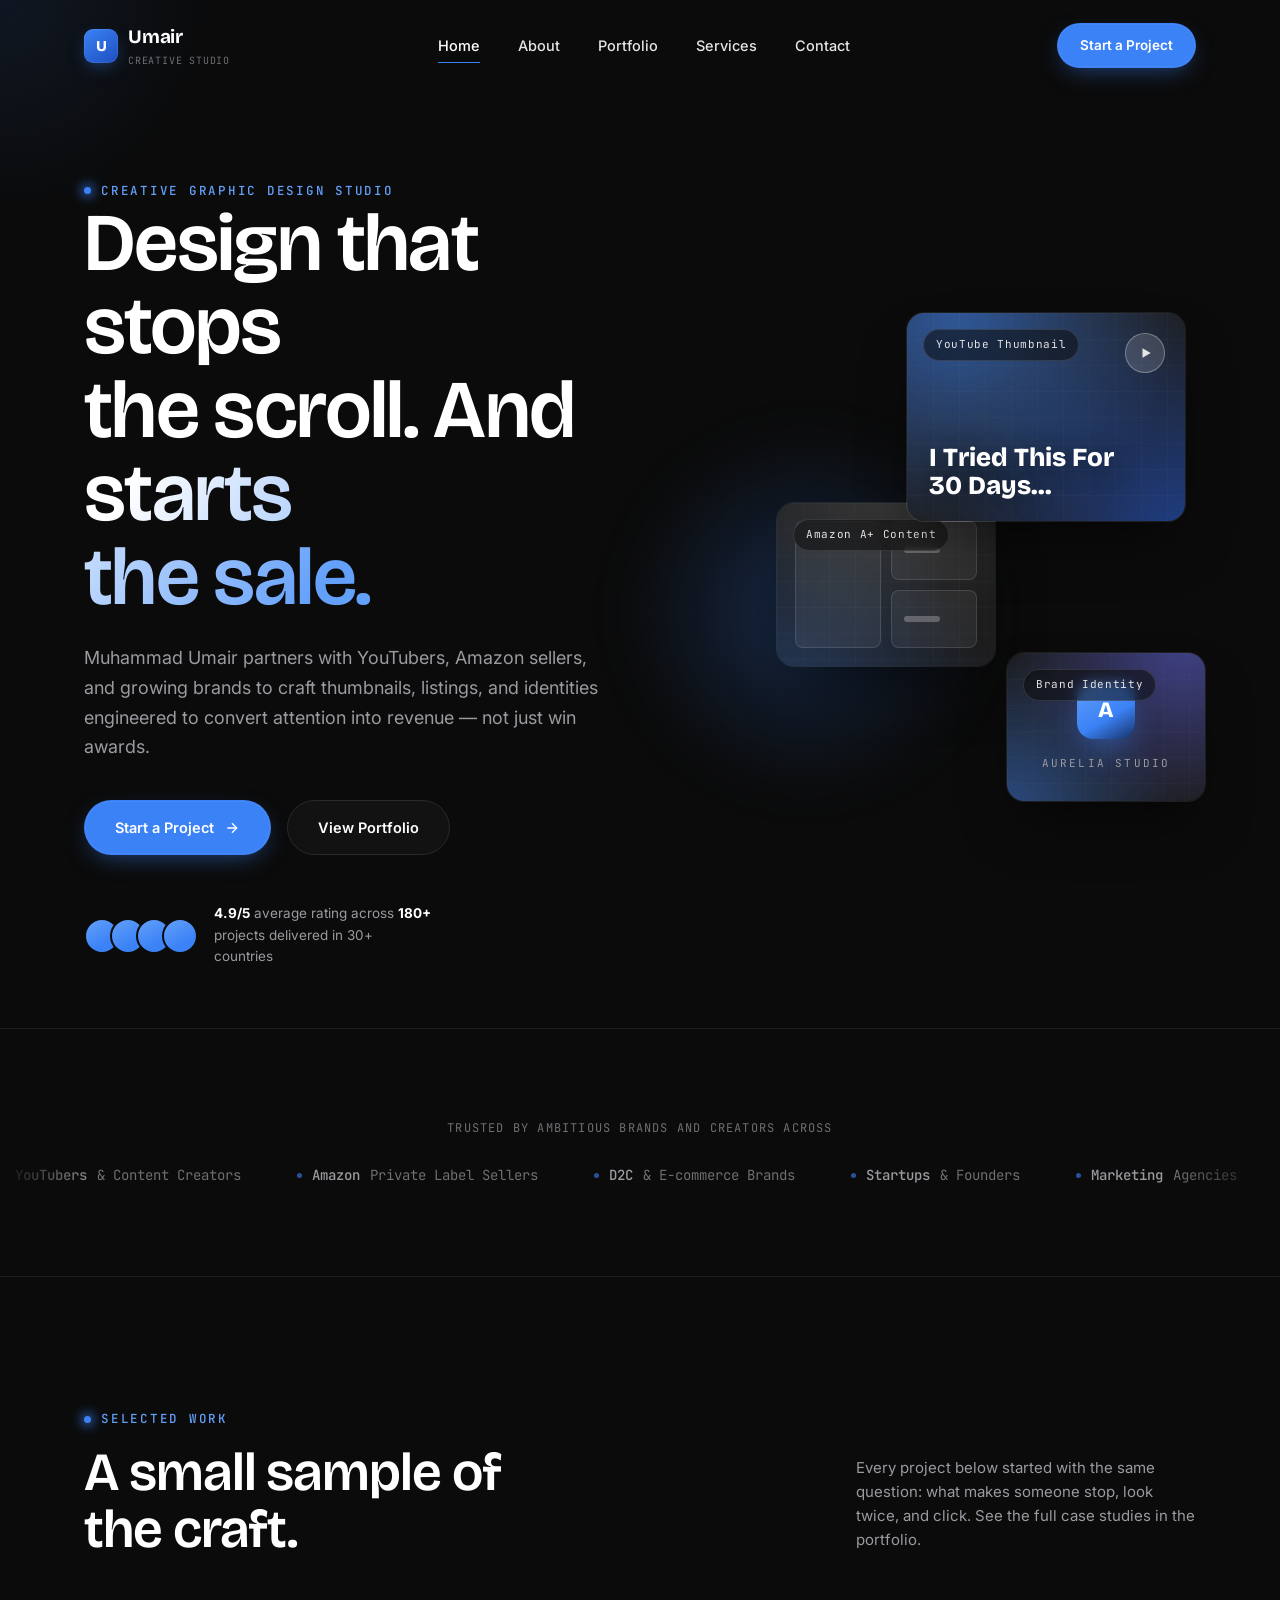
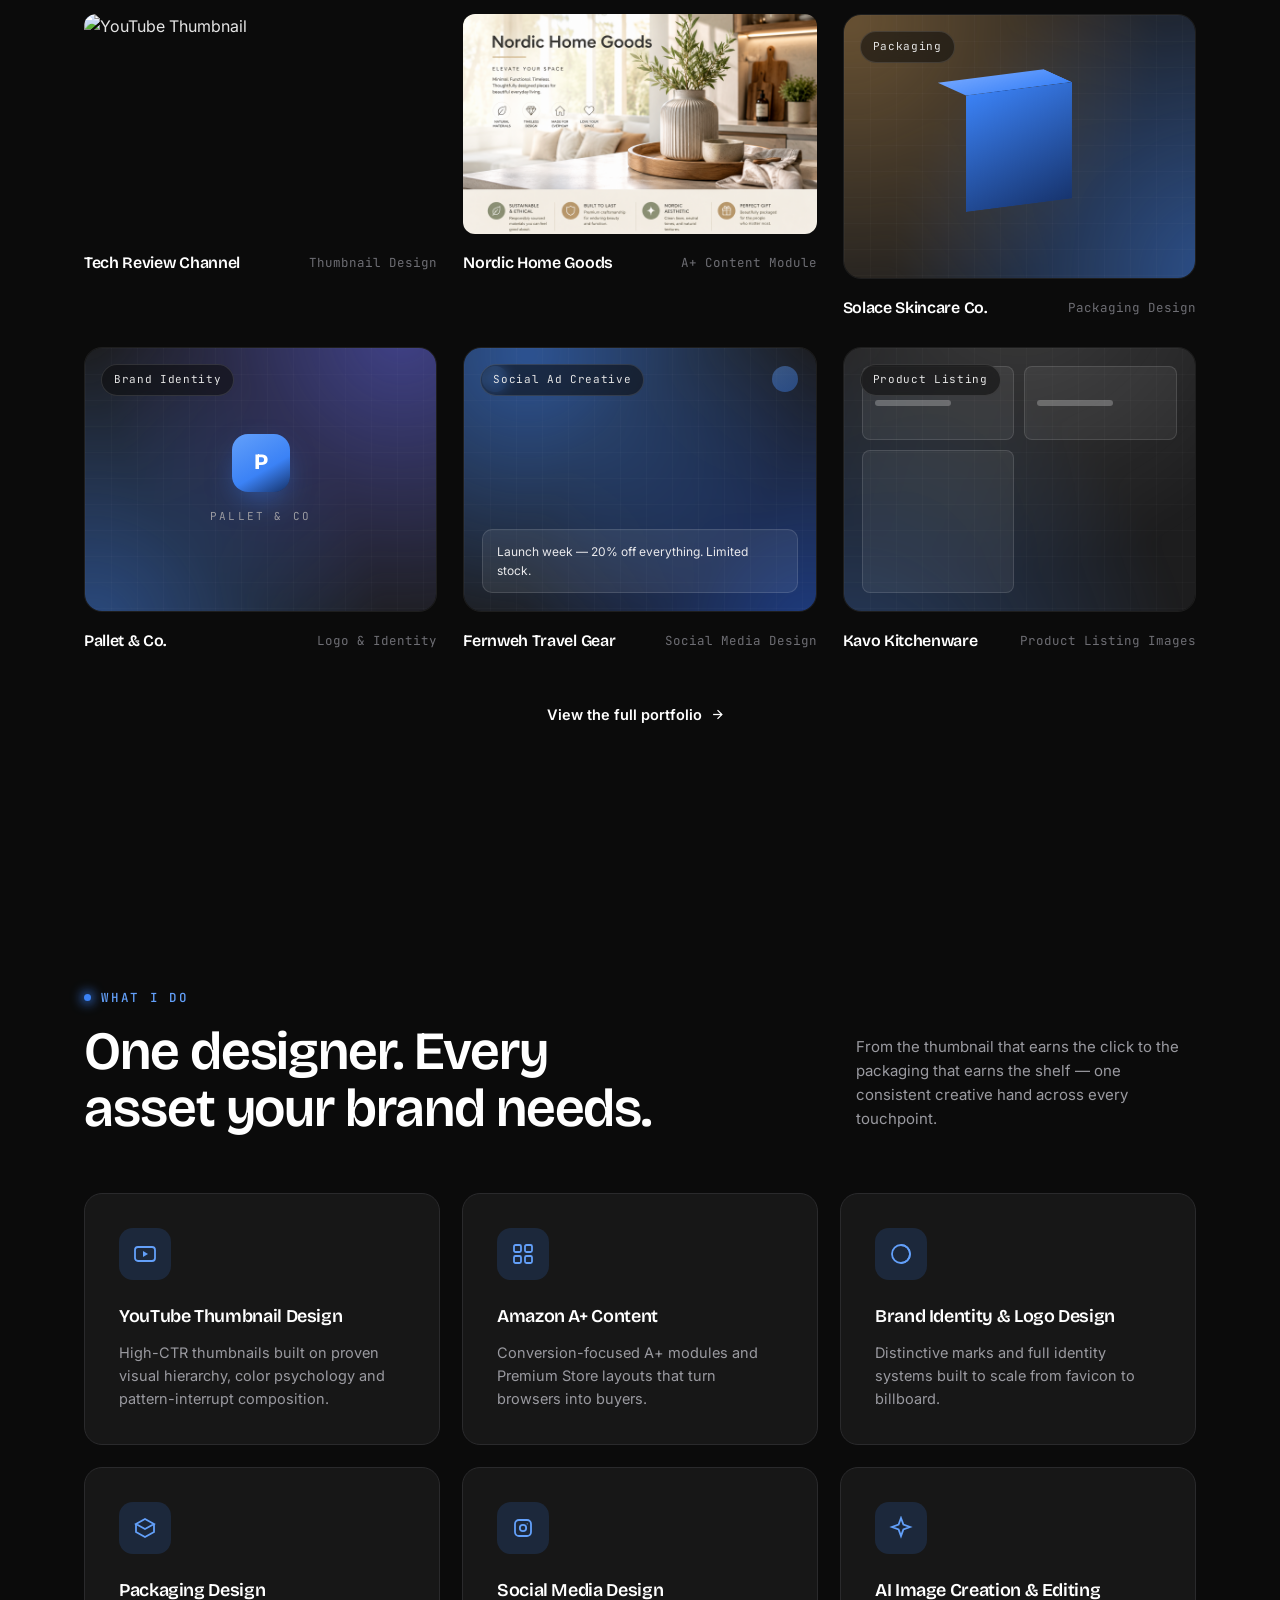
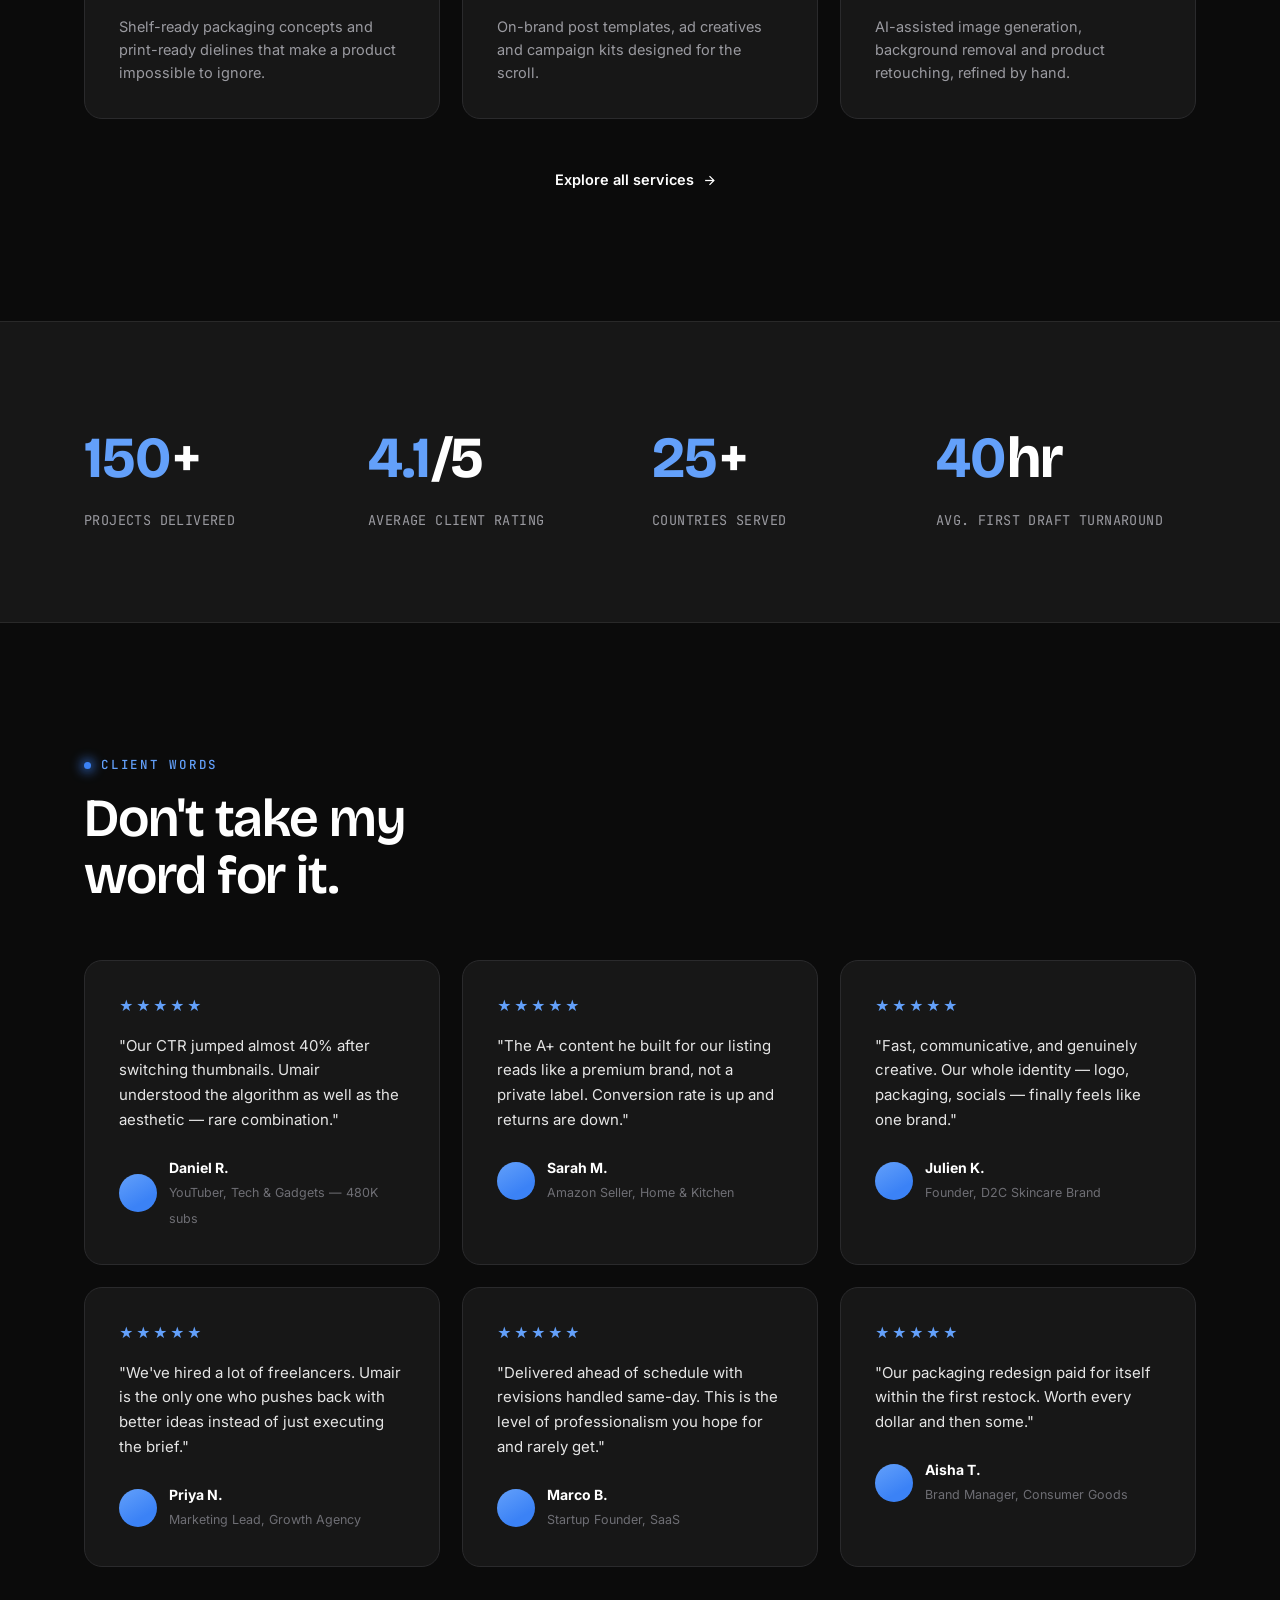
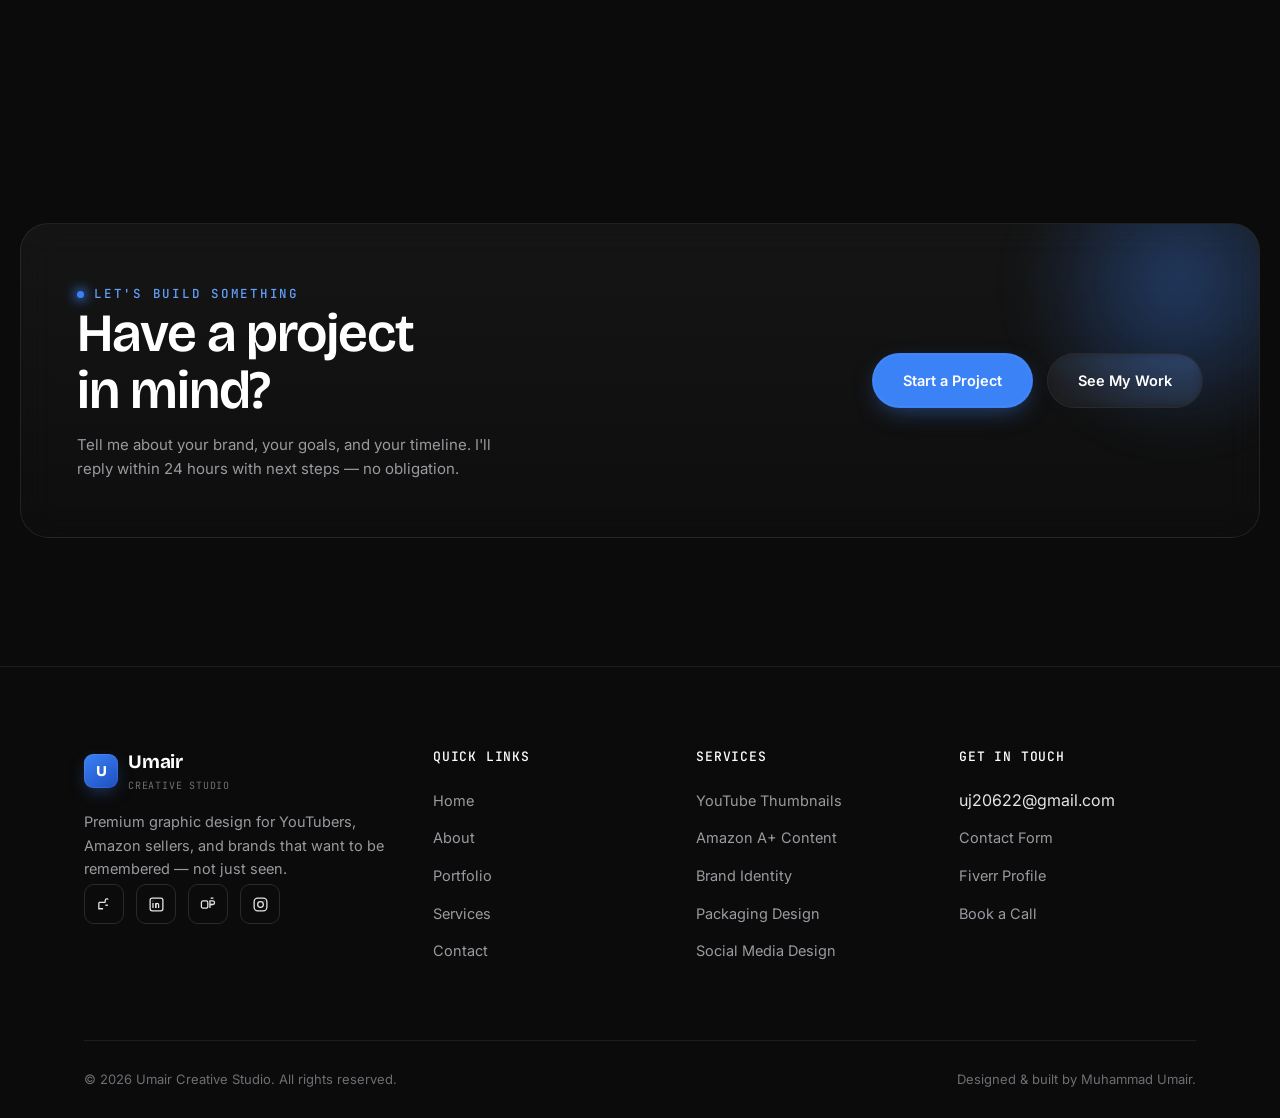
==== commit 0d3317a3: "Update index.html" ====
--- a/index.html
+++ b/index.html
@@ -167,11 +167,7 @@
       </a>
 
       <a class="work-card reveal reveal-delay-1" href="/portfolio" style="outline: none;">
-        <div class="art art-mono"><div class="art-grid"></div>
-          <div class="art-tag">Amazon A+ Content</div>
-          <div class="comp-aplus"><div class="blk tall"></div><div class="blk line"></div><div class="blk line"></div></div>
-          <div class="art-corner"><svg viewBox="0 0 24 24" fill="none" stroke="currentColor" stroke-width="2"><line x1="7" y1="17" x2="17" y2="7"></line><polyline points="7 7 17 7 17 17"></polyline></svg></div>
-        </div>
+       <img src="Amazon A+ Content.png" alt="Amazon A+ Content" style="width: 100%; height: 220px; object-fit: cover; border-radius: 12px; display: block; margin-bottom: 12px;">
         <div class="work-meta"><h4 style="outline: none;">Nordic Home Goods</h4><span style="outline: none;">A+ Content Module</span></div>
       </a>
 
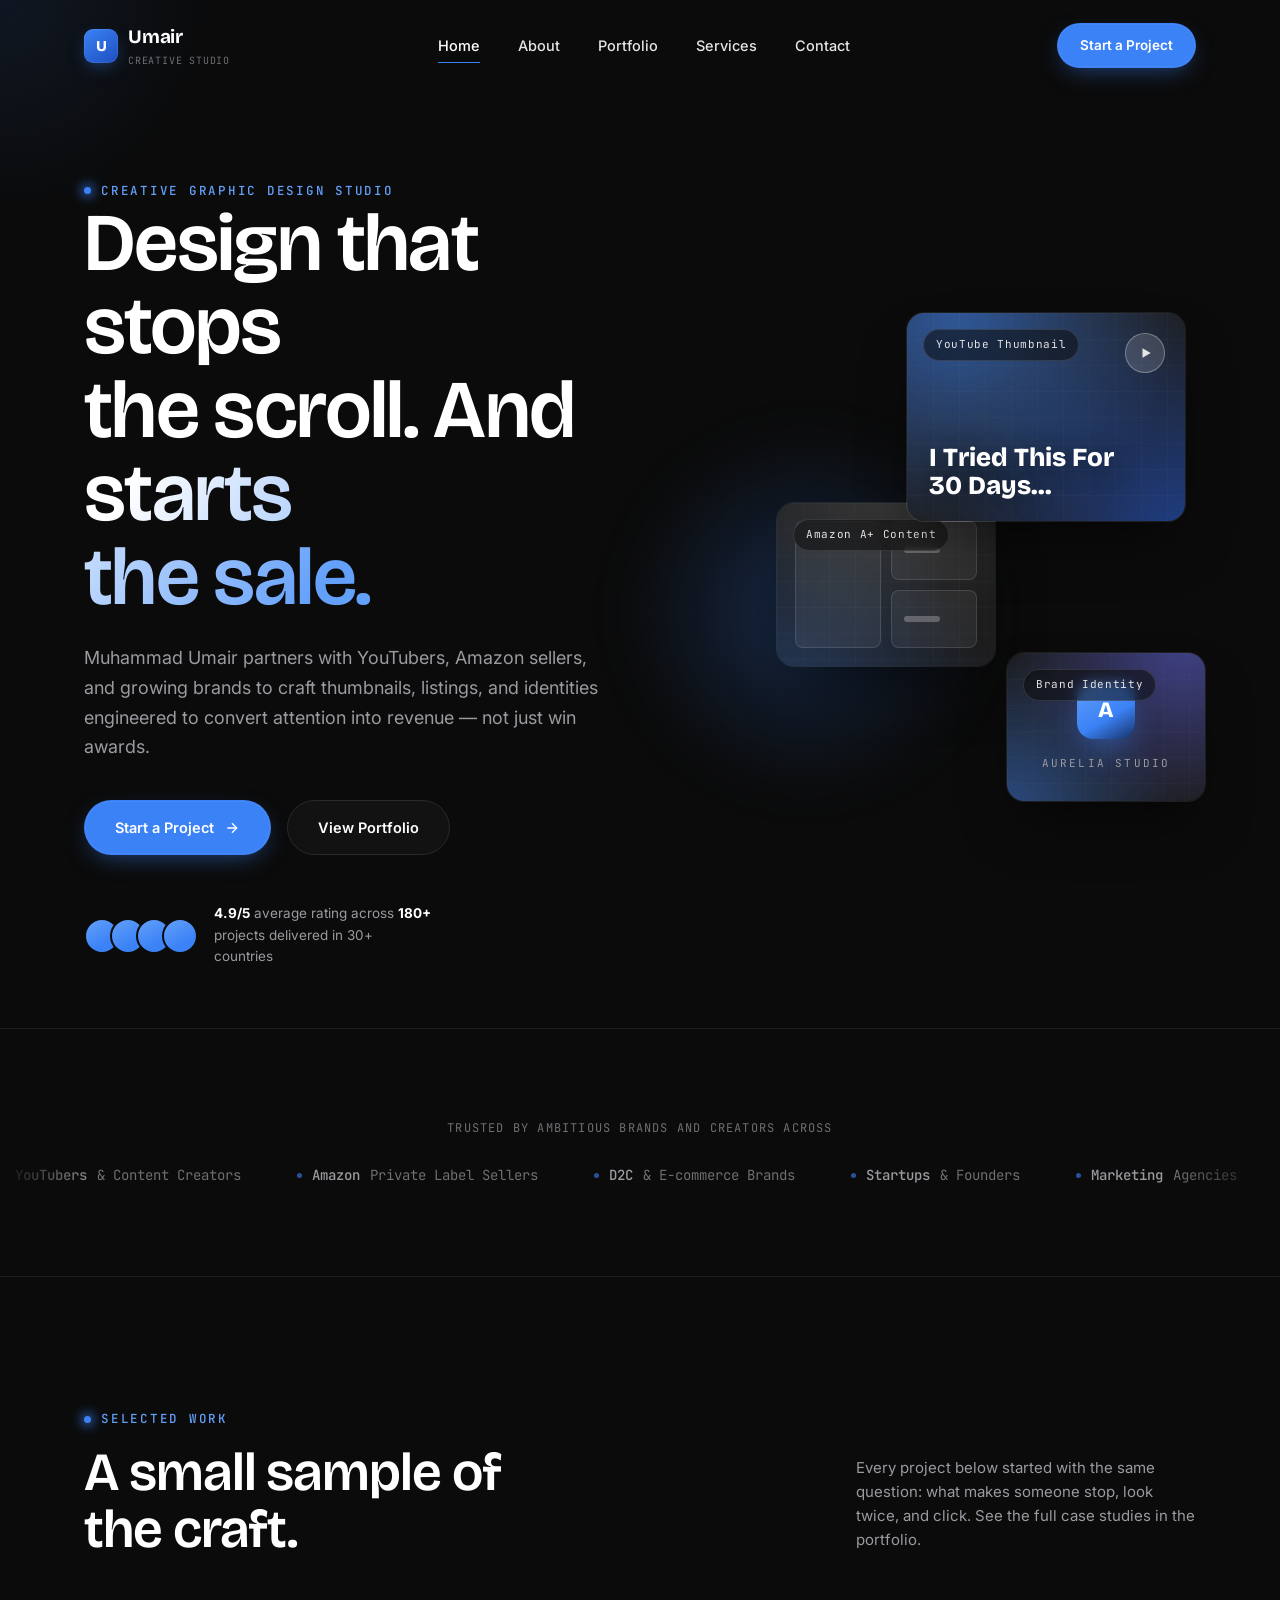
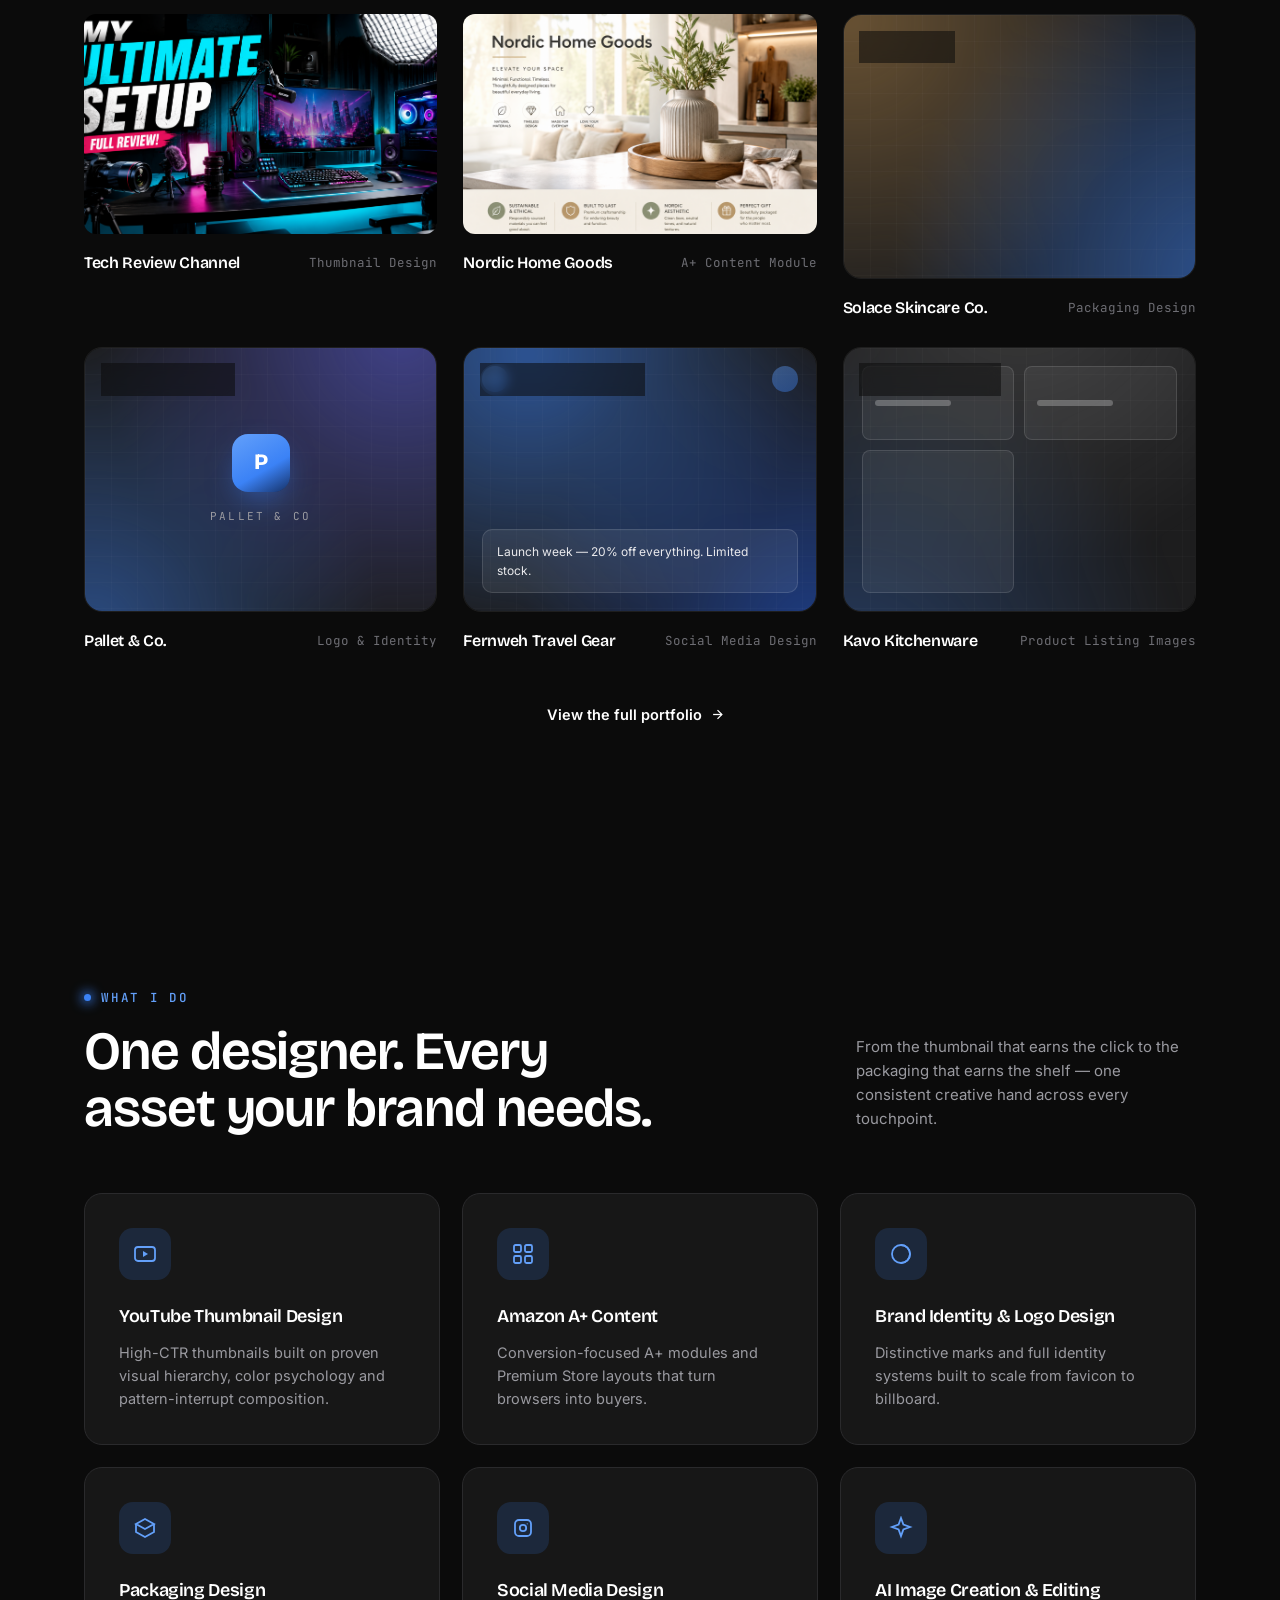
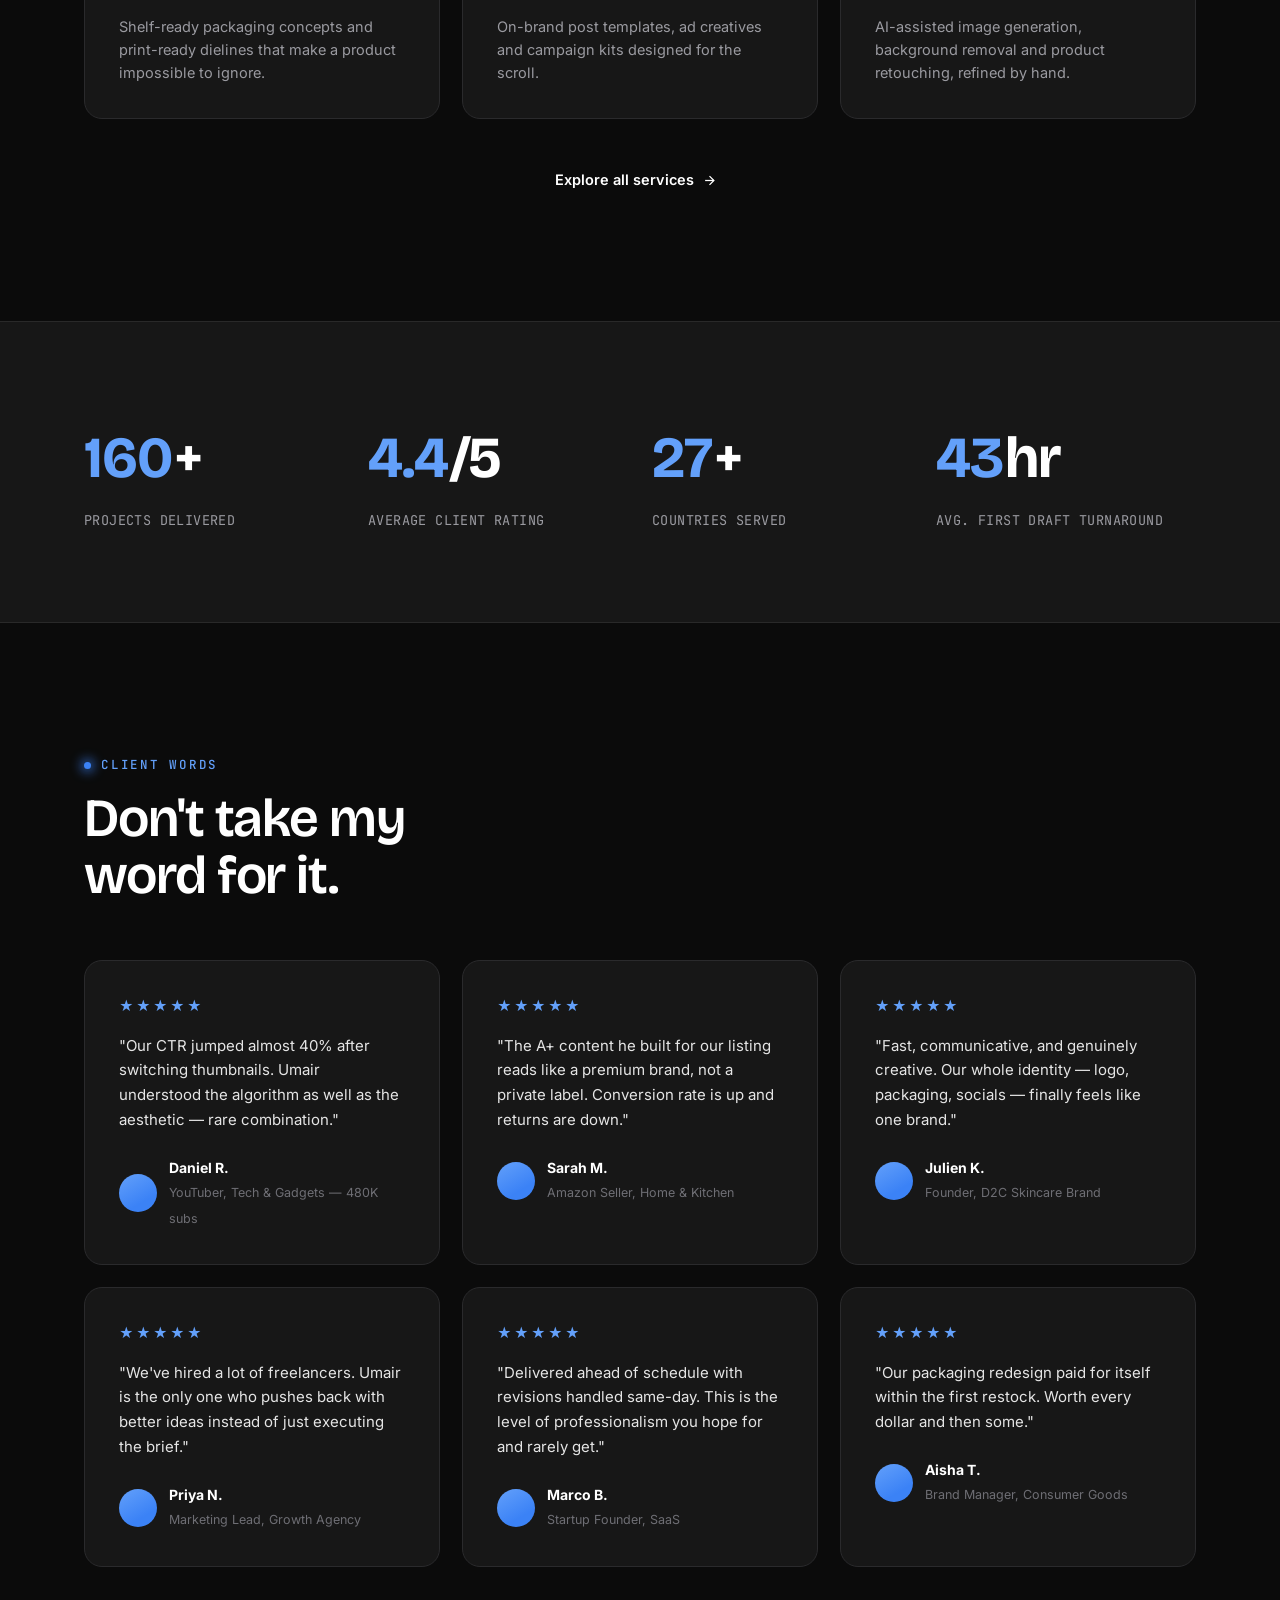
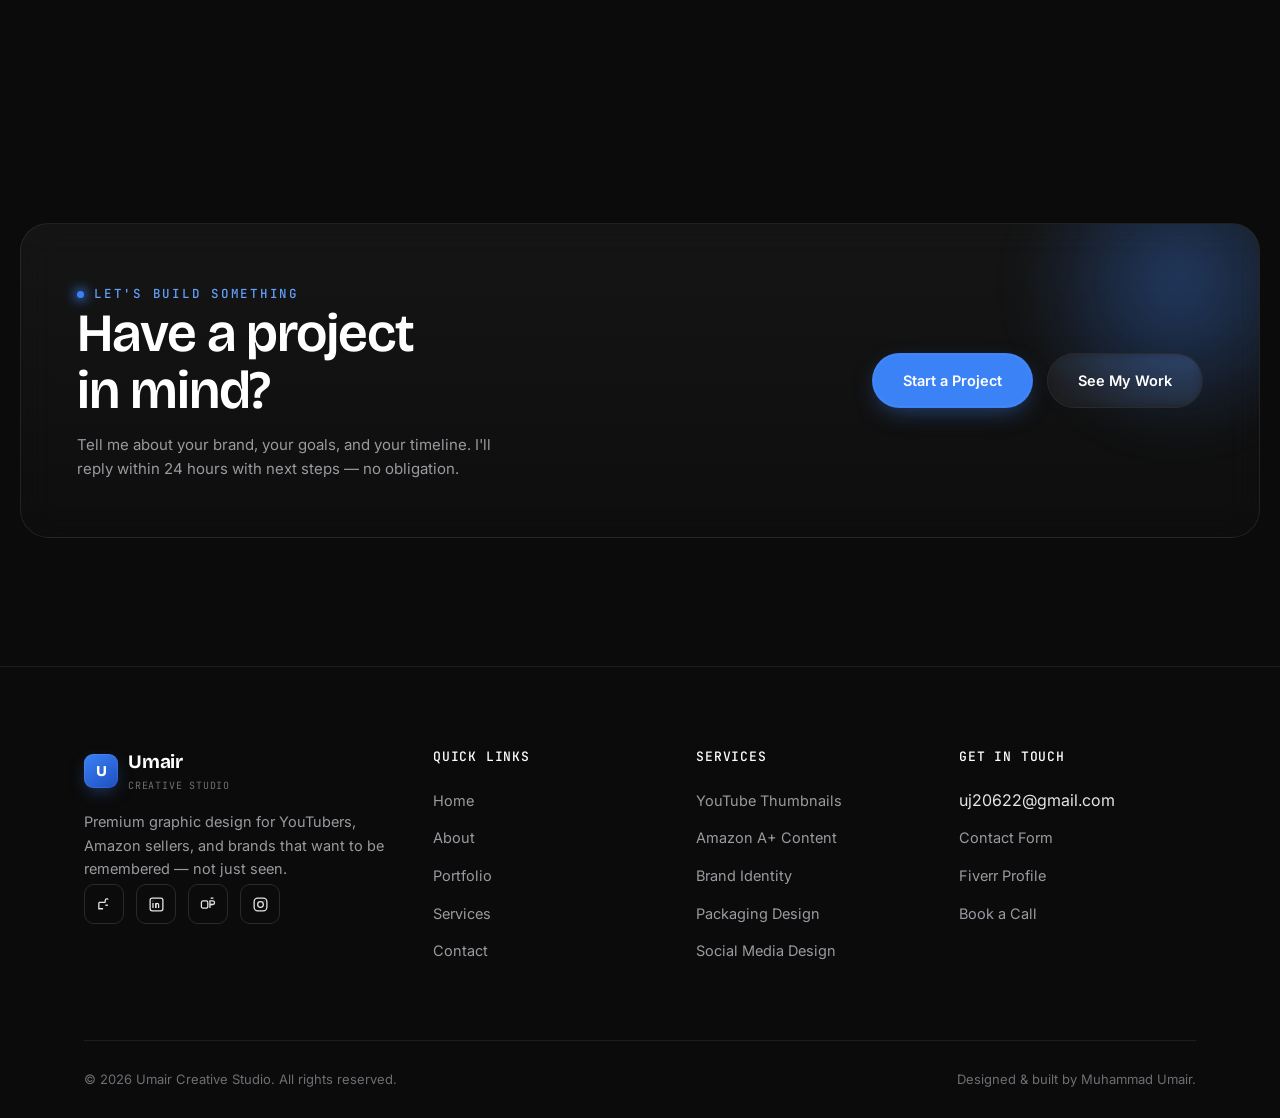
==== commit 519d2d06: "Update index.html" ====
--- a/index.html
+++ b/index.html
@@ -162,7 +162,7 @@
 
     <div class="work-grid">
       <a class="work-card reveal" href="/portfolio" style="outline: none;">
-        <img src="1. YouTube Thumbnail Design.jpg" alt="YouTube Thumbnail" style="width: 100%; height: 220px; object-fit: cover; border-radius: 12px; display: block; margin-bottom: 12px;">
+        <img src="1. YouTube Thumbnail Design.png" alt="YouTube Thumbnail" style="width: 100%; height: 220px; object-fit: cover; border-radius: 12px; display: block; margin-bottom: 12px;">
         <div class="work-meta"><h4 style="outline: none;">Tech Review Channel</h4><span style="outline: none;">Thumbnail Design</span></div>
       </a>
 
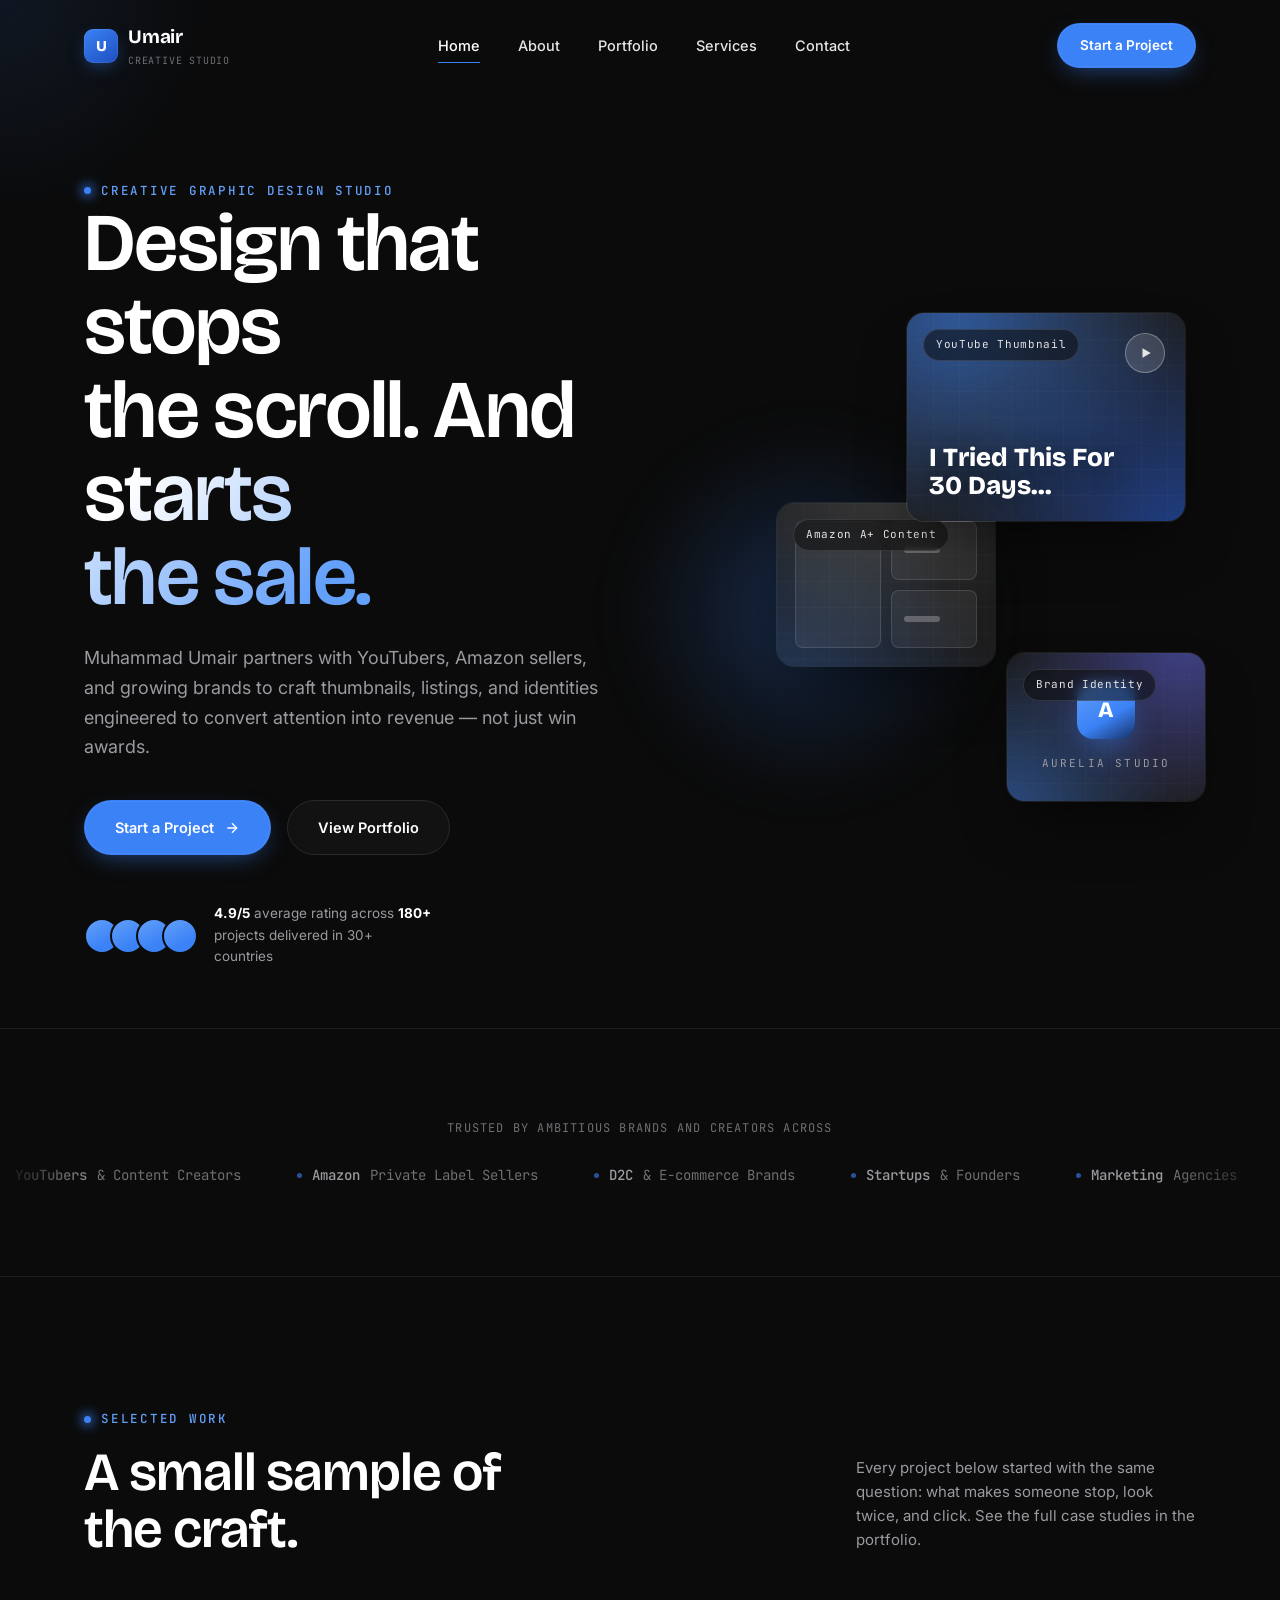
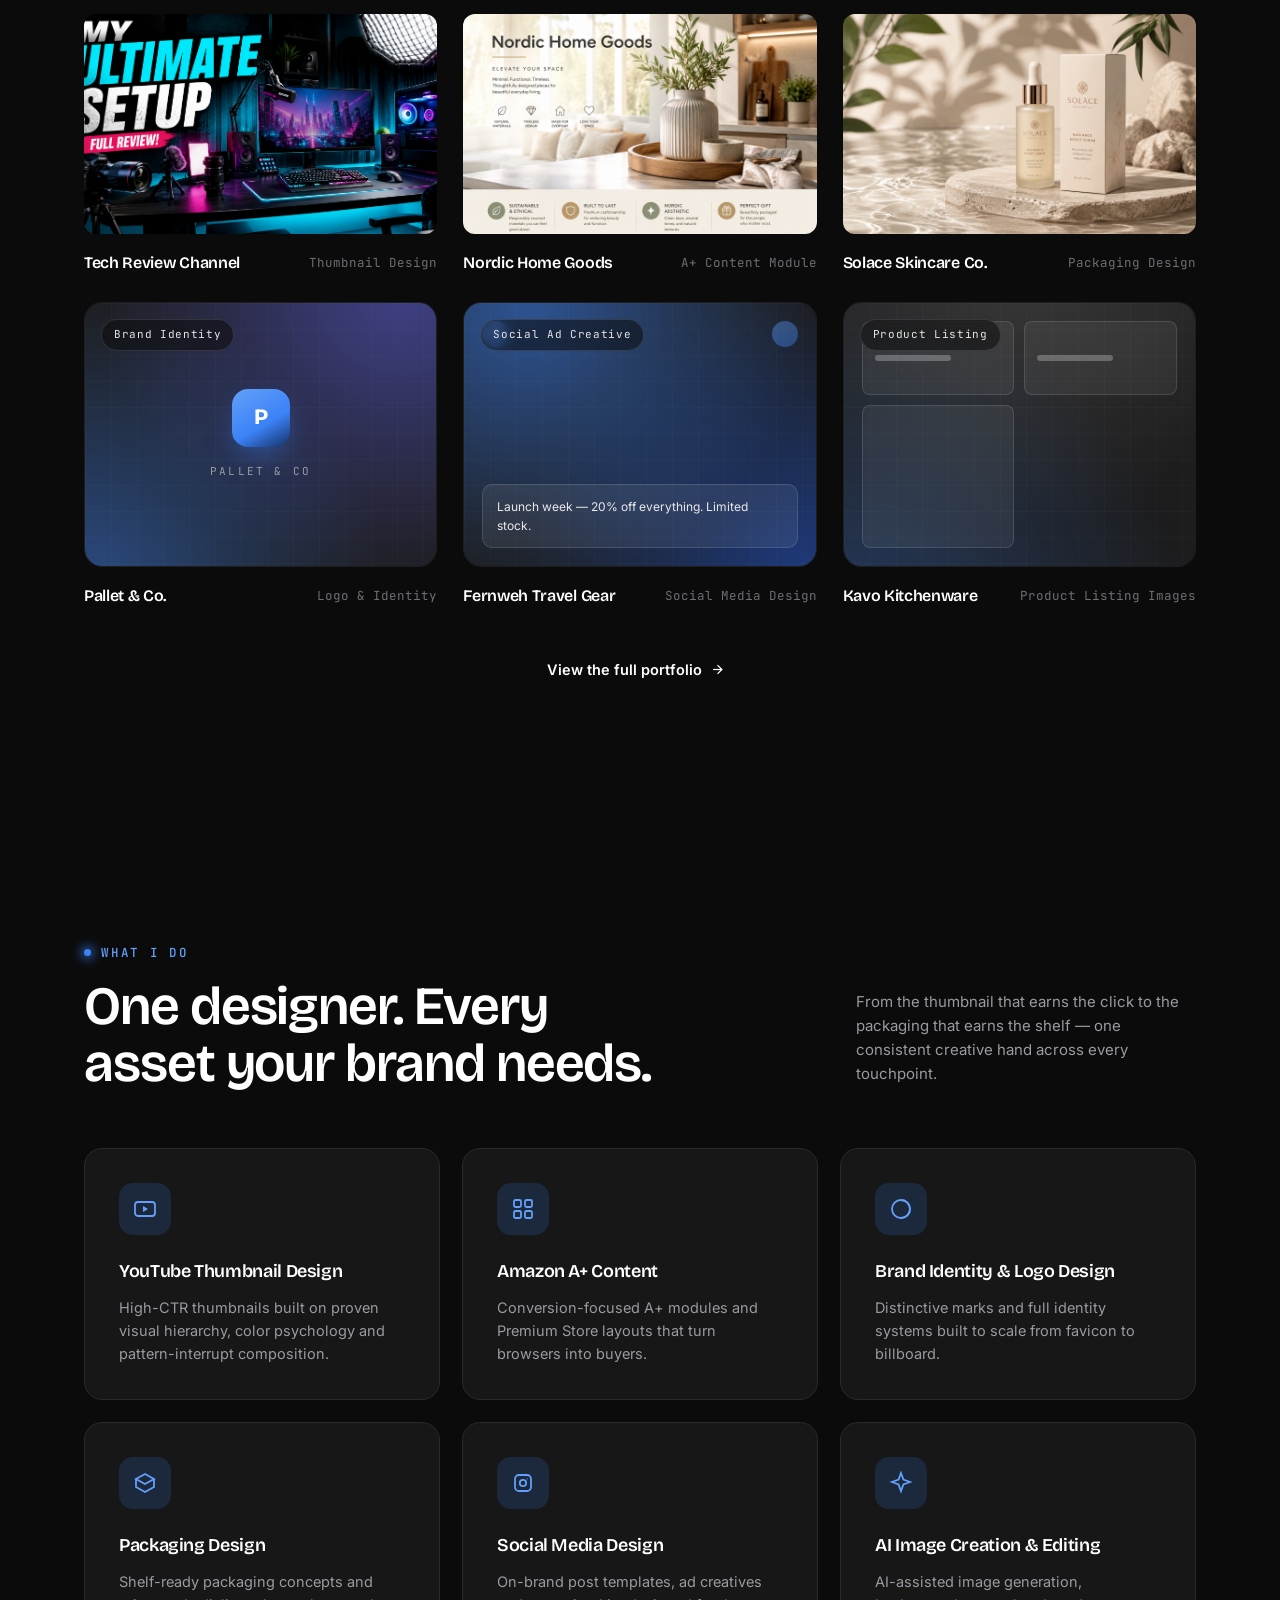
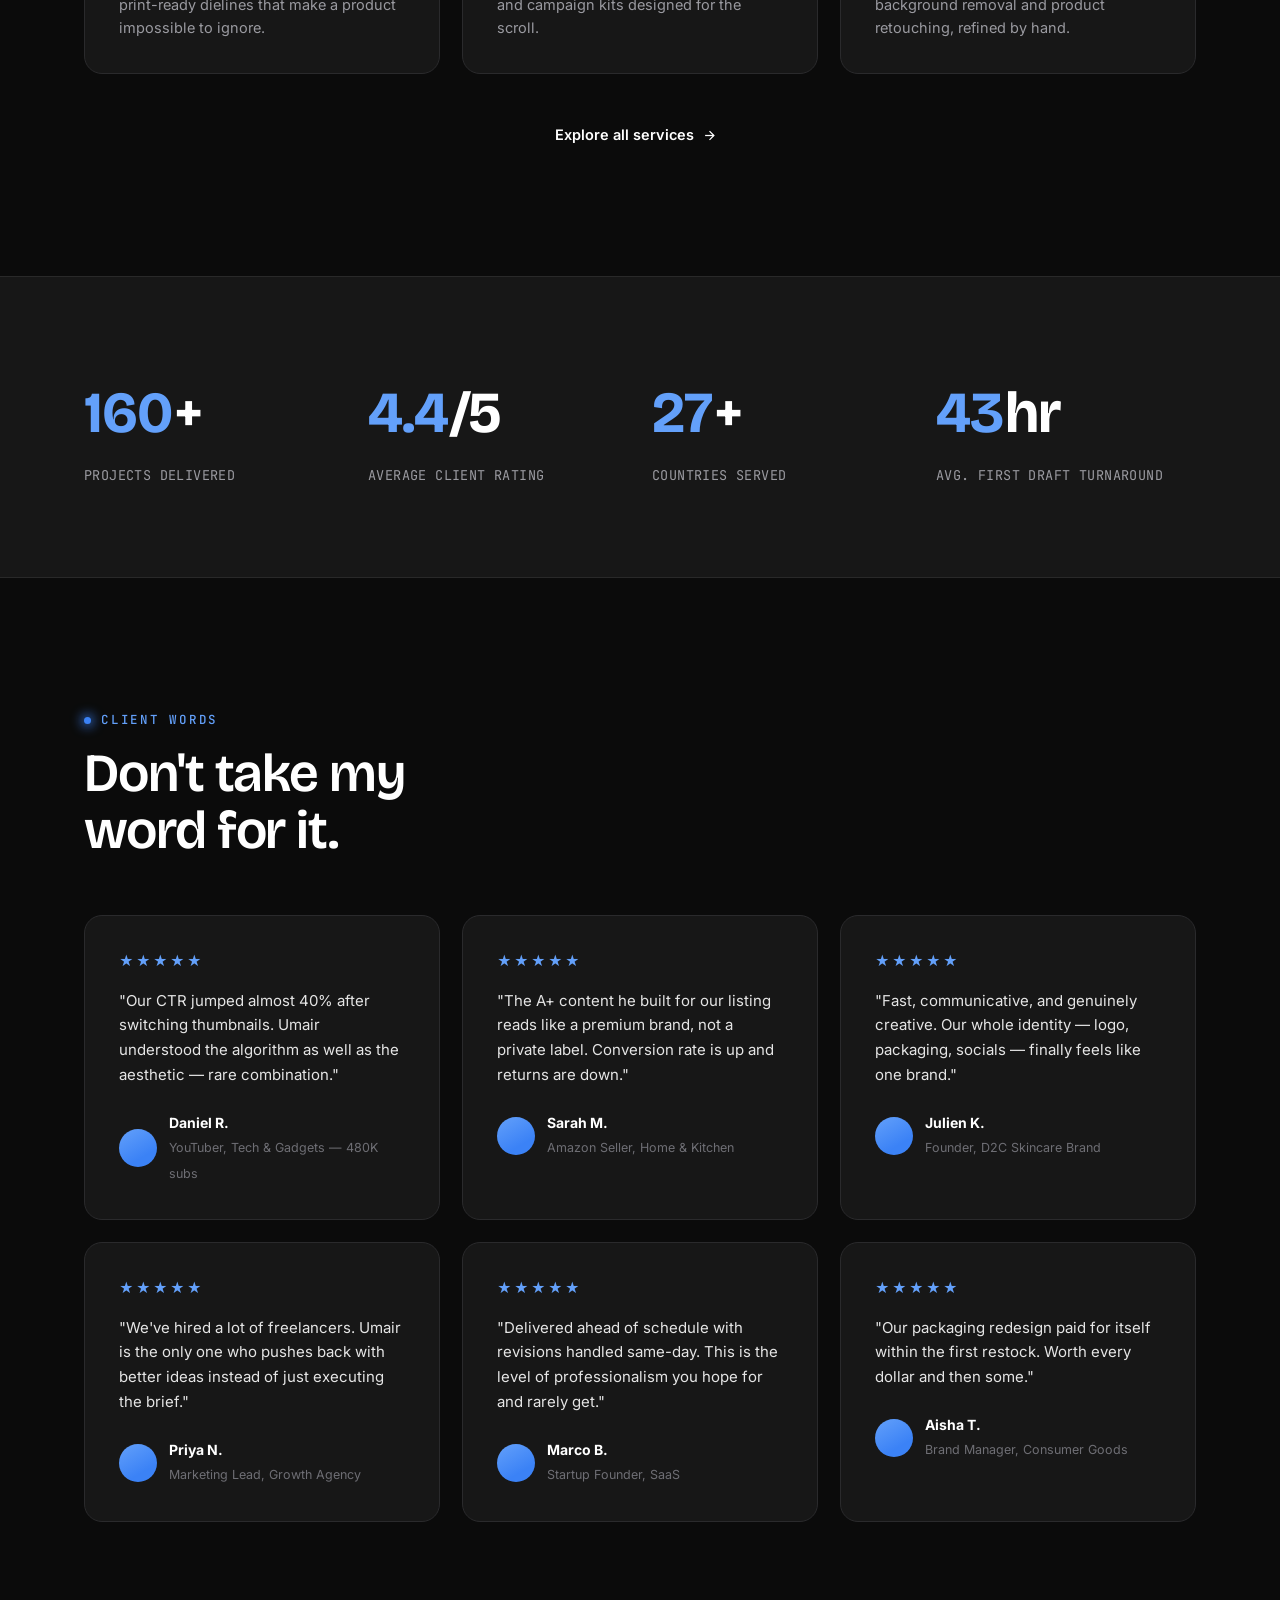
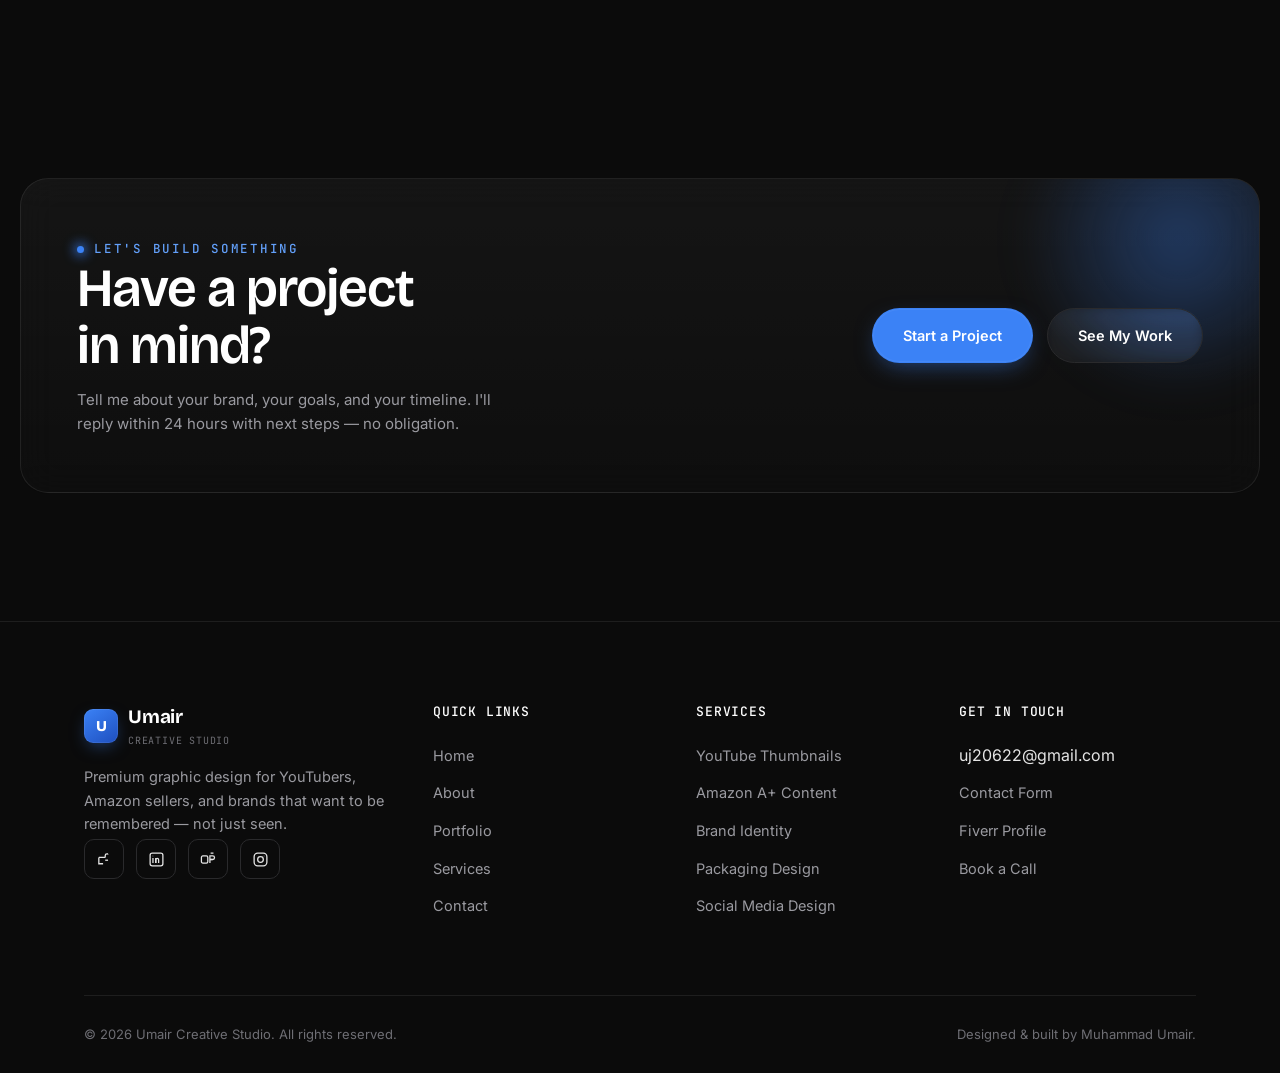
==== commit 121a7a61: "Update index.html" ====
--- a/index.html
+++ b/index.html
@@ -172,11 +172,7 @@
       </a>
 
       <a class="work-card reveal reveal-delay-2" href="/portfolio" style="outline: none;">
-        <div class="art art-amber"><div class="art-grid"></div>
-          <div class="art-tag">Packaging</div>
-          <div class="comp-box"><div class="box3d"><div class="face front"></div><div class="face top"></div><div class="face side"></div></div></div>
-          <div class="art-corner"><svg viewBox="0 0 24 24" fill="none" stroke="currentColor" stroke-width="2"><line x1="7" y1="17" x2="17" y2="7"></line><polyline points="7 7 17 7 17 17"></polyline></svg></div>
-        </div>
+        <img src="Packaging Design.png" alt="Packaging Design" style="width: 100%; height: 220px; object-fit: cover; border-radius: 12px; display: block; margin-bottom: 12px;">
         <div class="work-meta"><h4 style="outline: none;">Solace Skincare Co.</h4><span style="outline: none;">Packaging Design</span></div>
       </a>
 
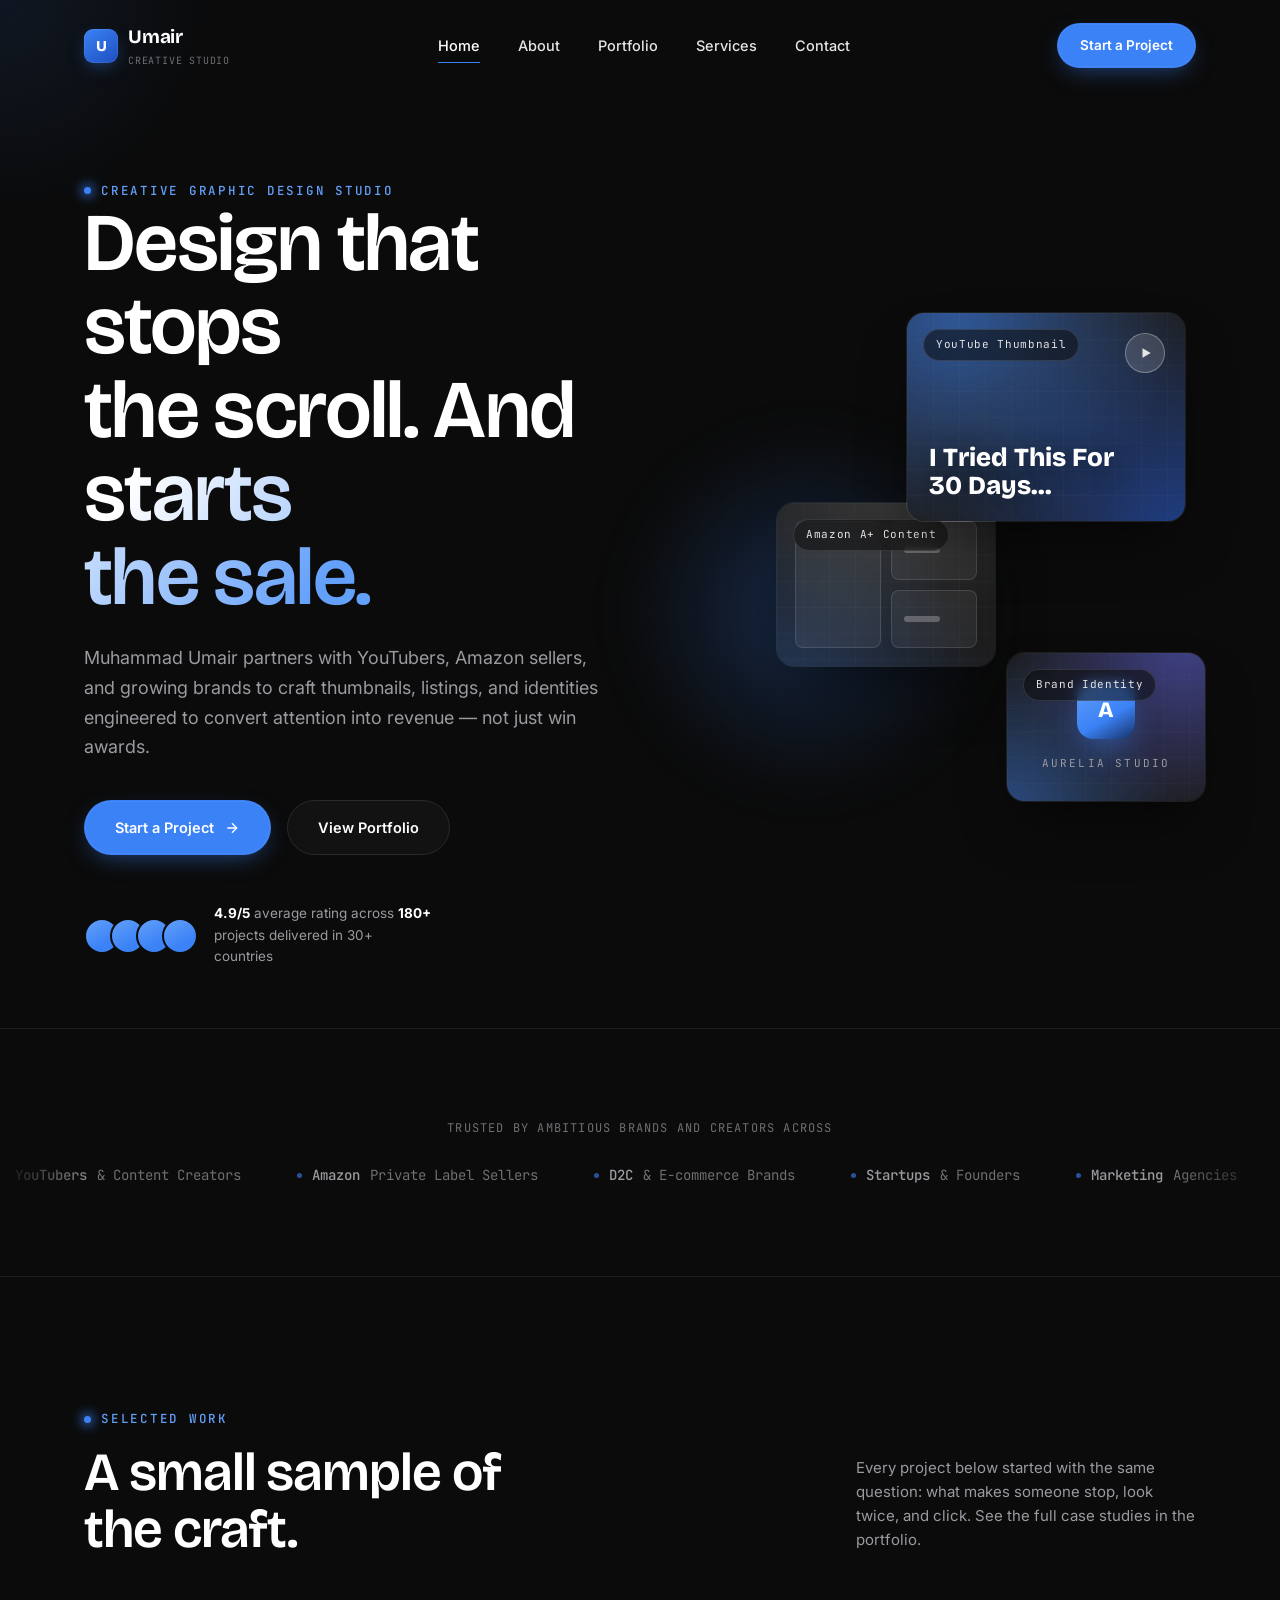
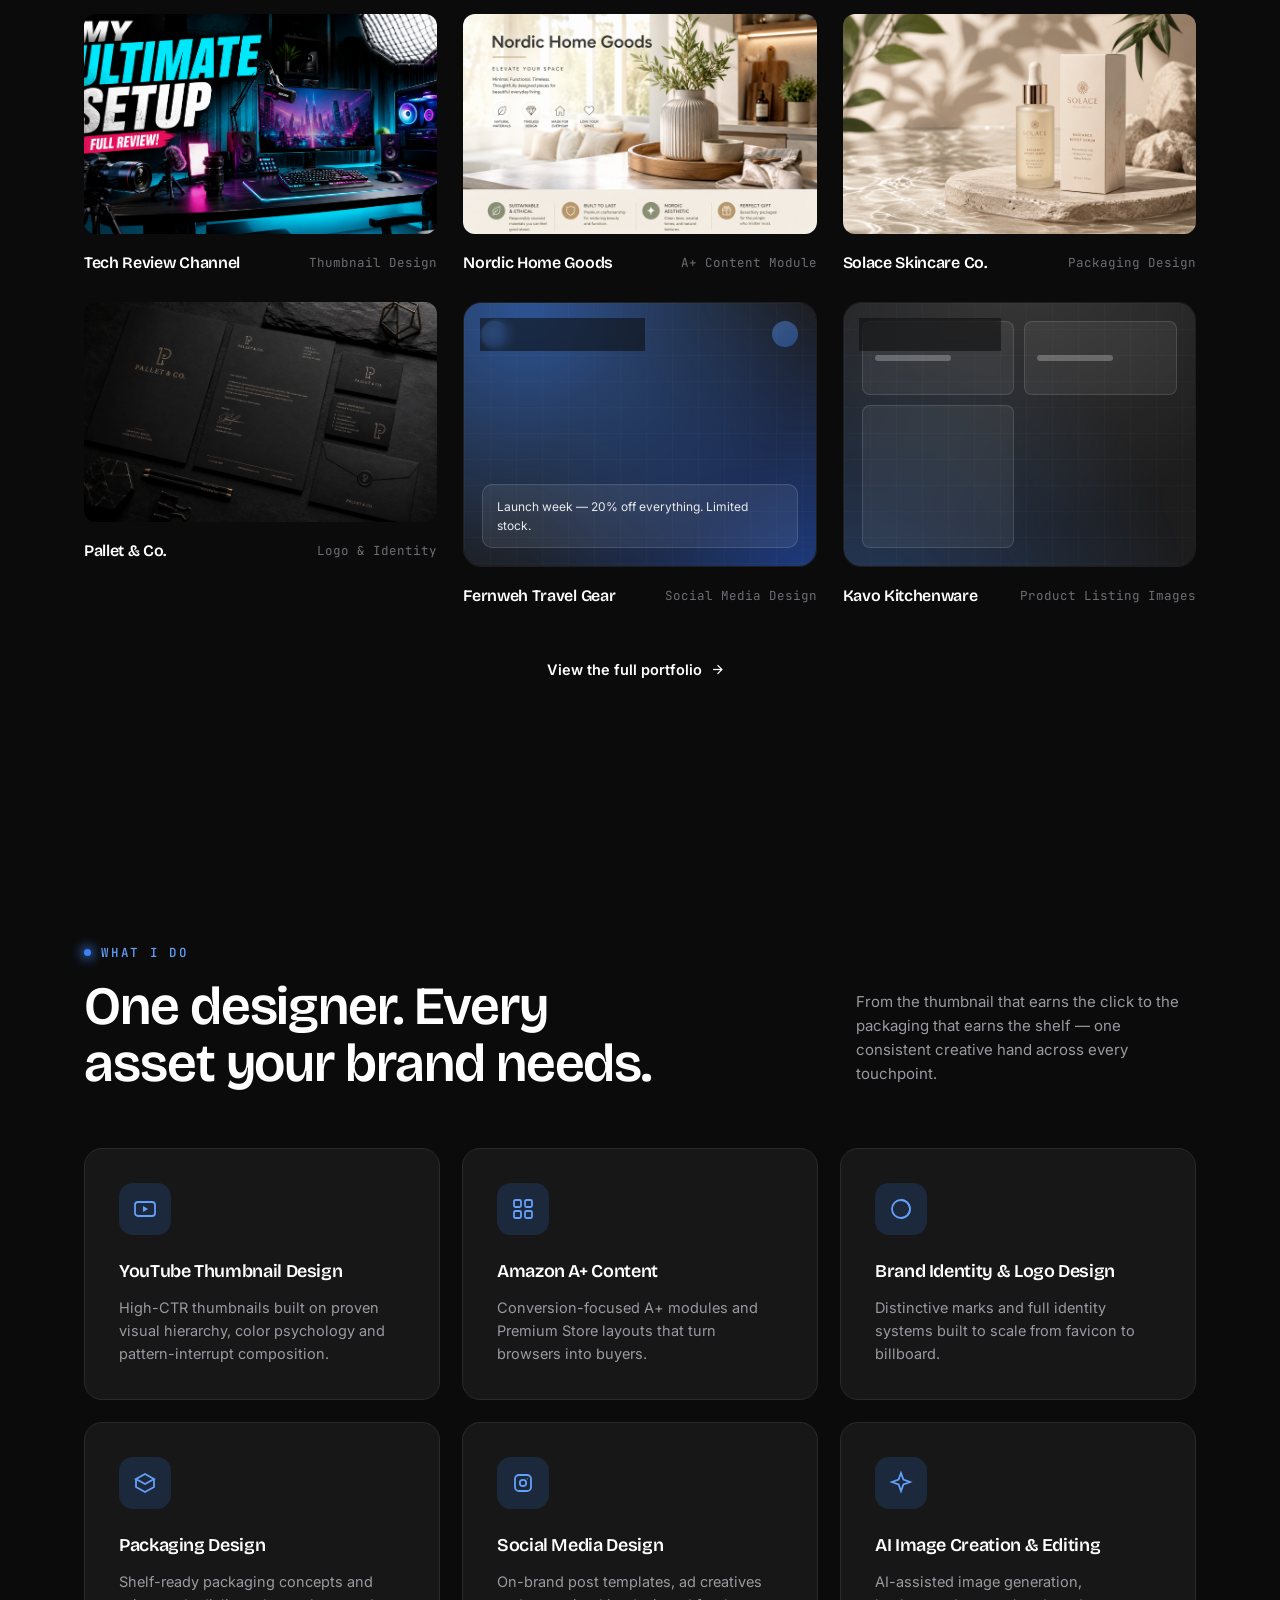
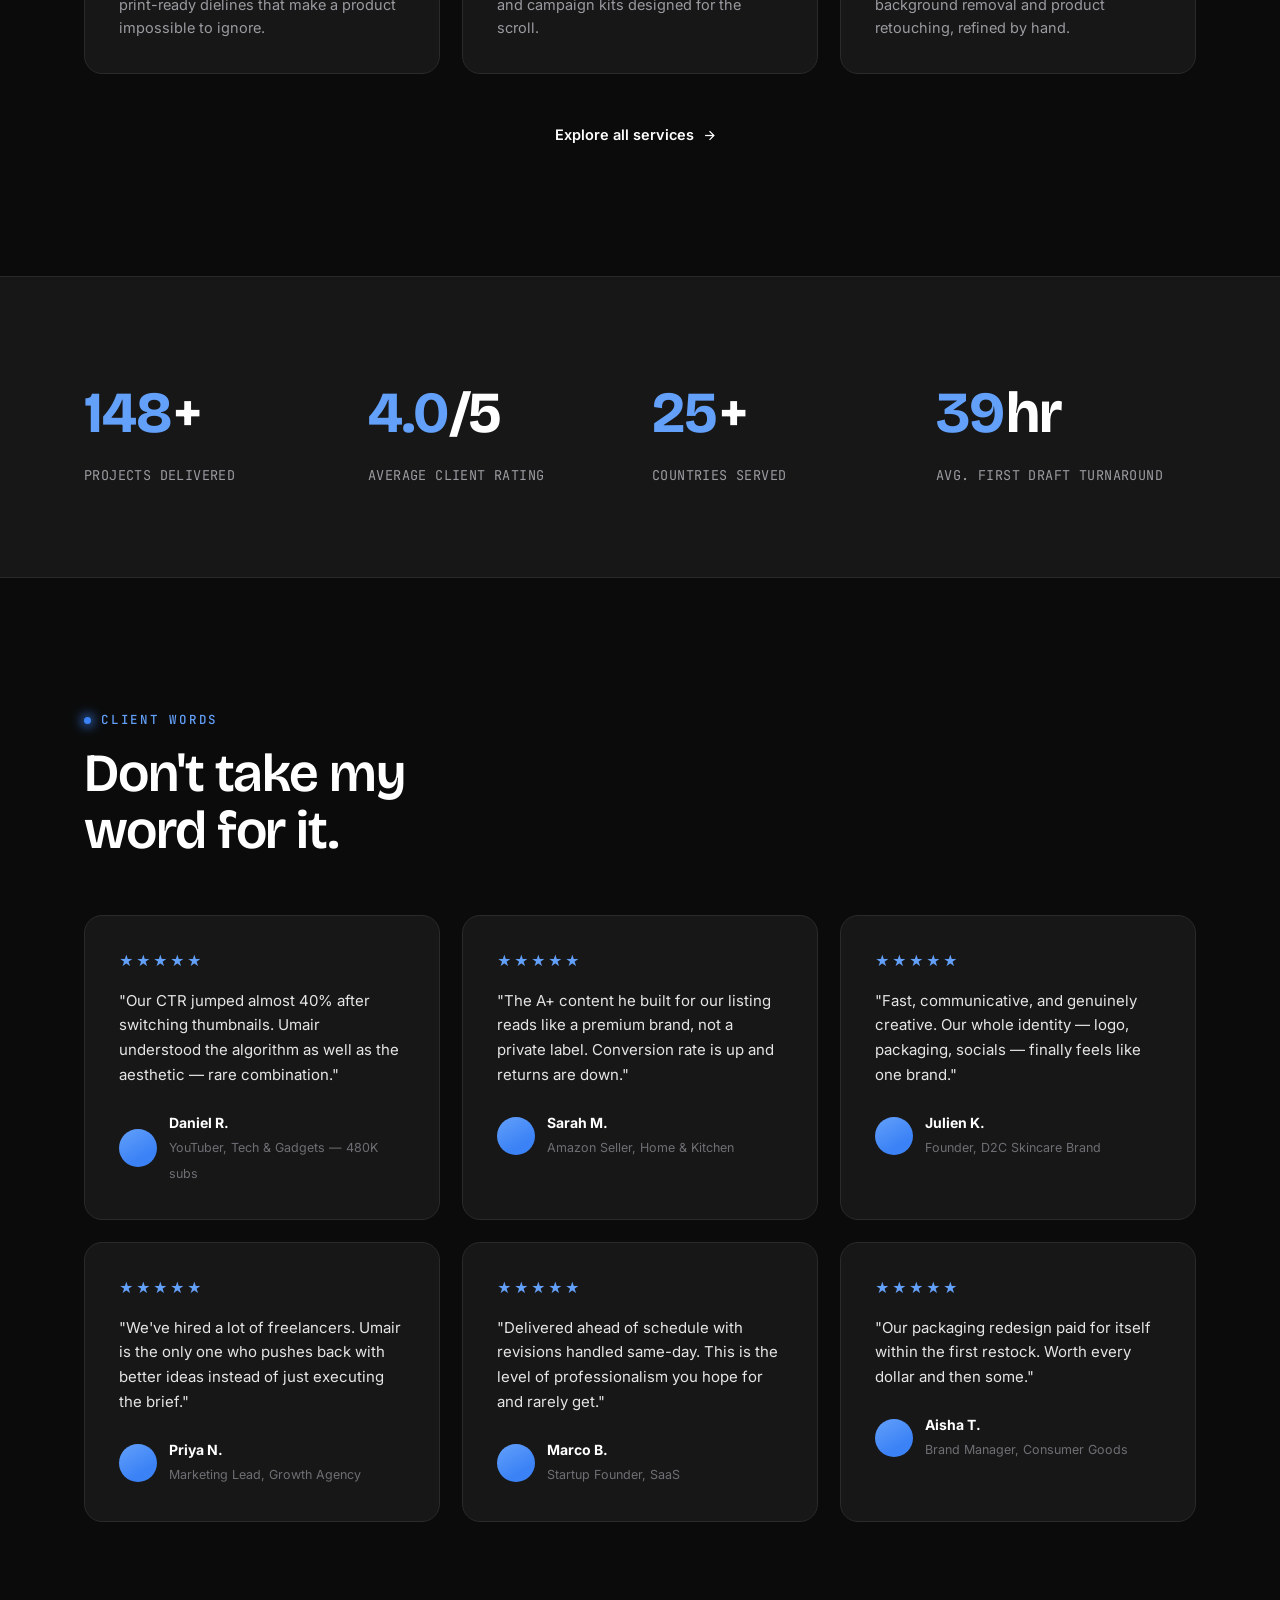
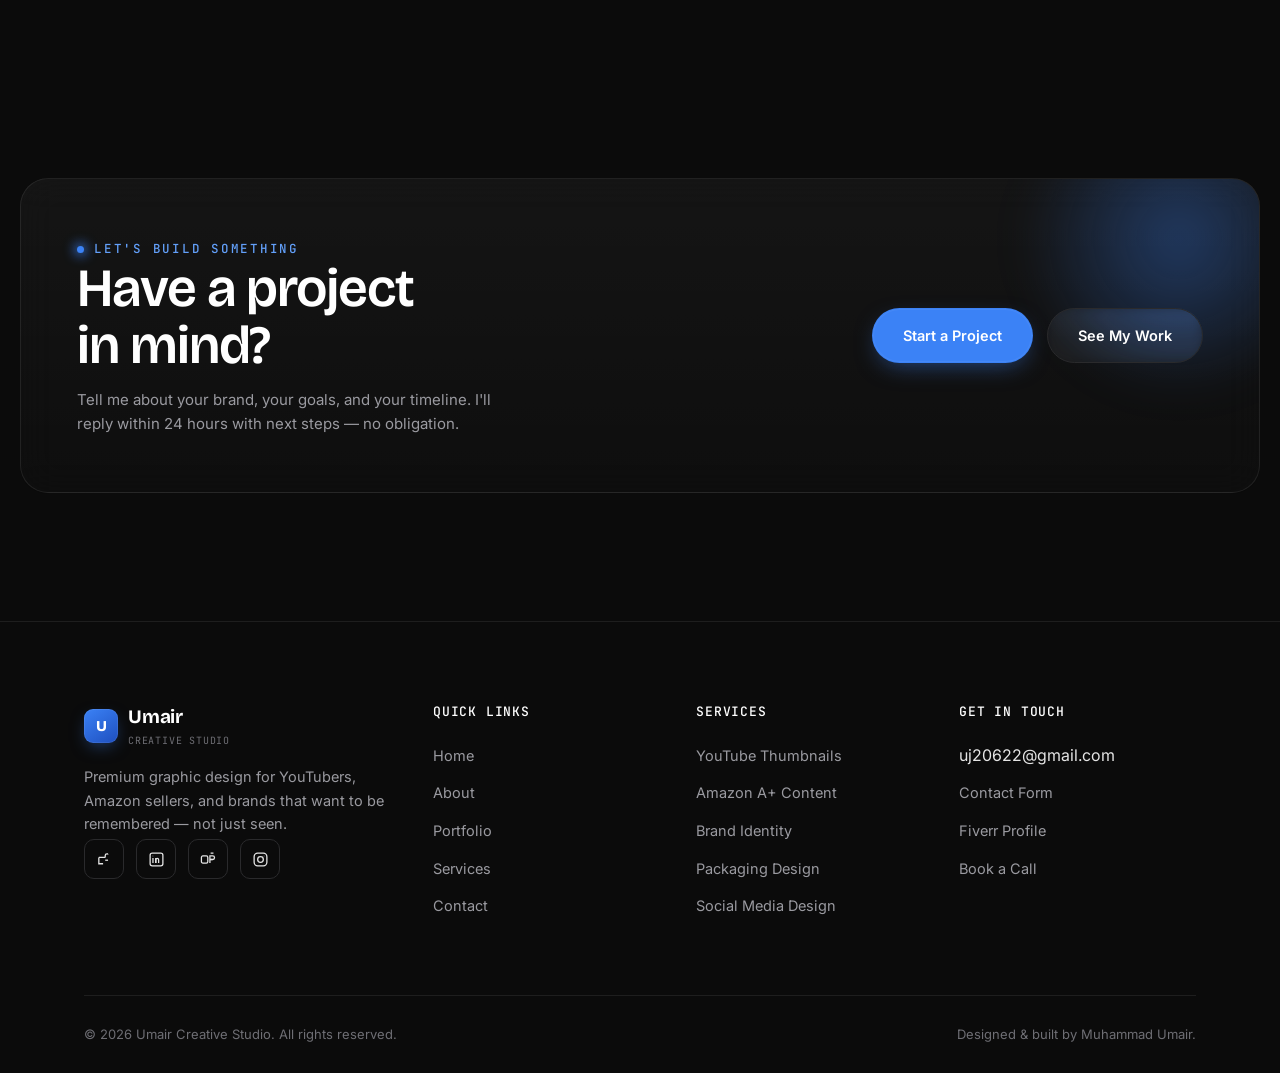
==== commit 3a295a9f: "Update index.html" ====
--- a/index.html
+++ b/index.html
@@ -177,11 +177,7 @@
       </a>
 
       <a class="work-card reveal" href="/portfolio" style="outline: none;">
-        <div class="art art-violet"><div class="art-grid"></div>
-          <div class="art-tag">Brand Identity</div>
-          <div class="comp-logo"><div class="mark">P</div><div class="wm">PALLET &amp; CO</div></div>
-          <div class="art-corner"><svg viewBox="0 0 24 24" fill="none" stroke="currentColor" stroke-width="2"><line x1="7" y1="17" x2="17" y2="7"></line><polyline points="7 7 17 7 17 17"></polyline></svg></div>
-        </div>
+        <img src="Brand Identity & Logo.png" alt="Brand Identity" style="width: 100%; height: 220px; object-fit: cover; border-radius: 12px; display: block; margin-bottom: 12px;">
         <div class="work-meta"><h4 style="outline: none;">Pallet &amp; Co.</h4><span style="outline: none;">Logo &amp; Identity</span></div>
       </a>
 
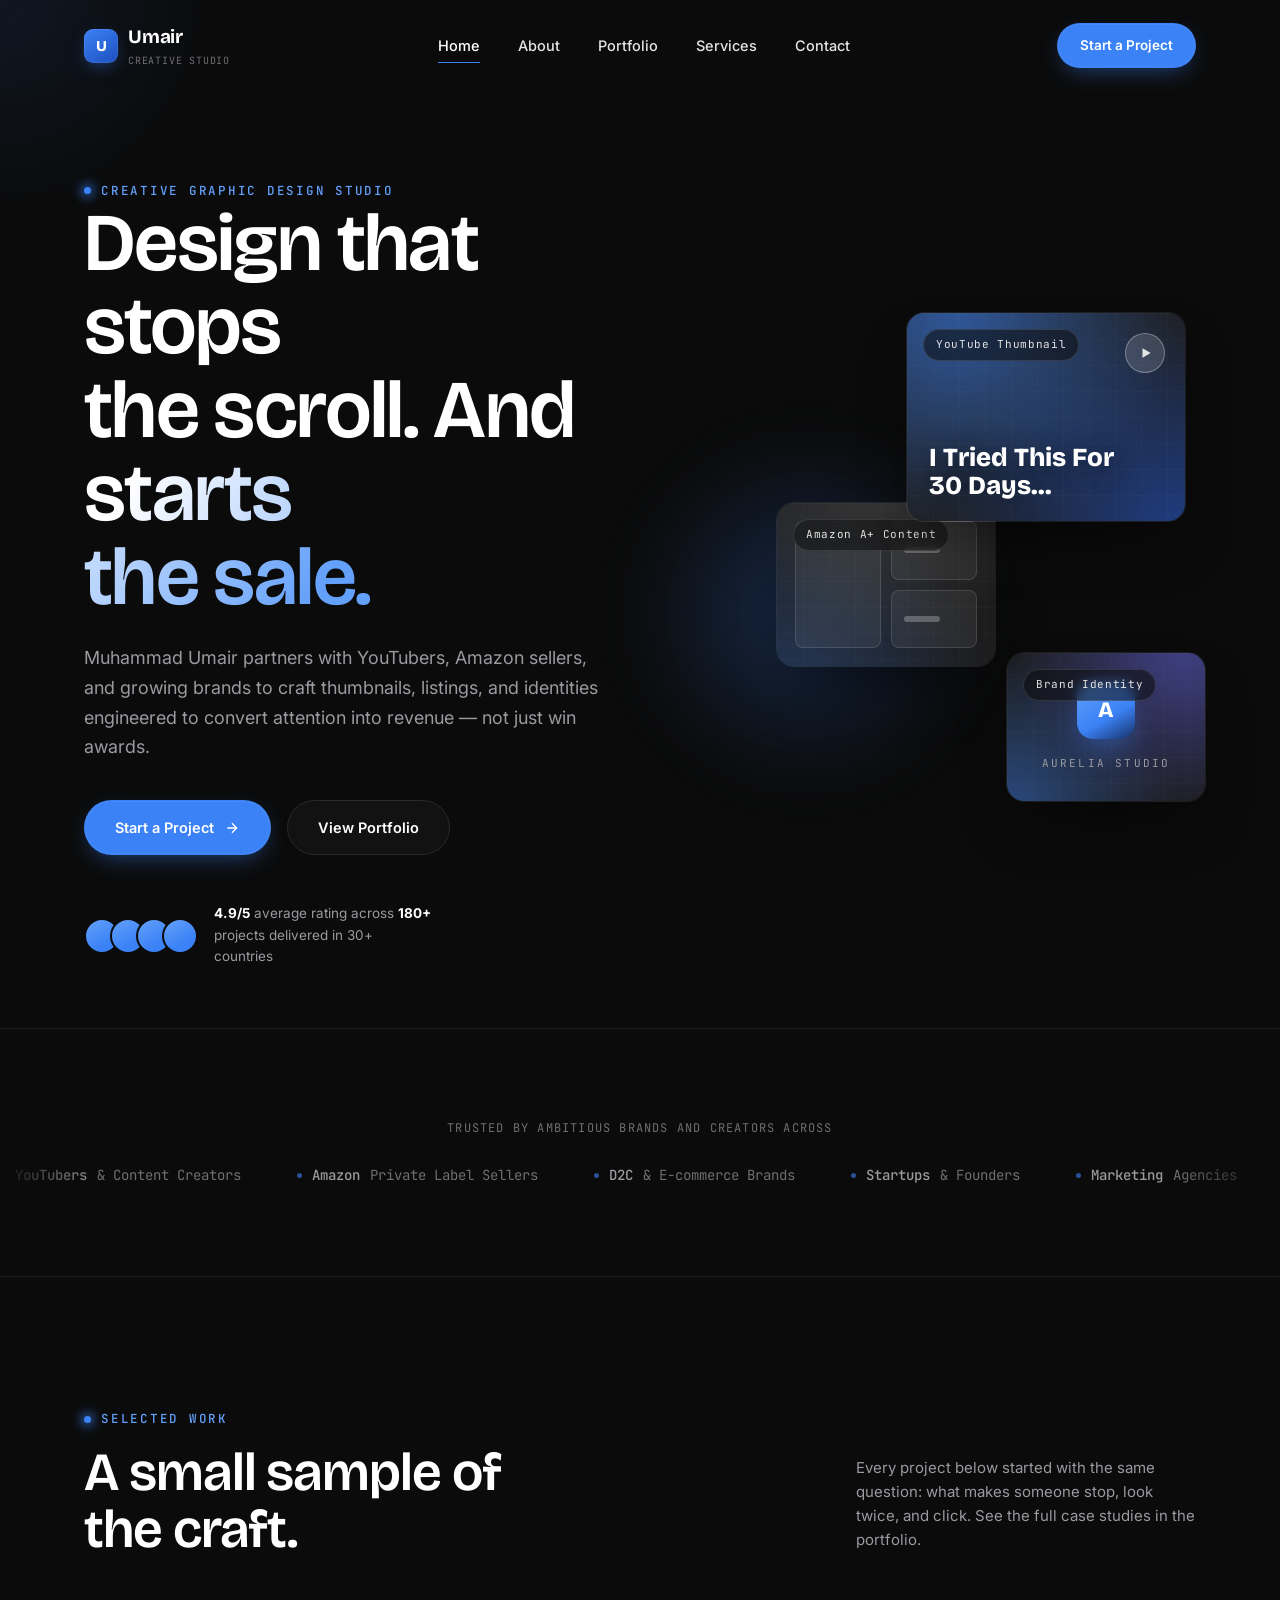
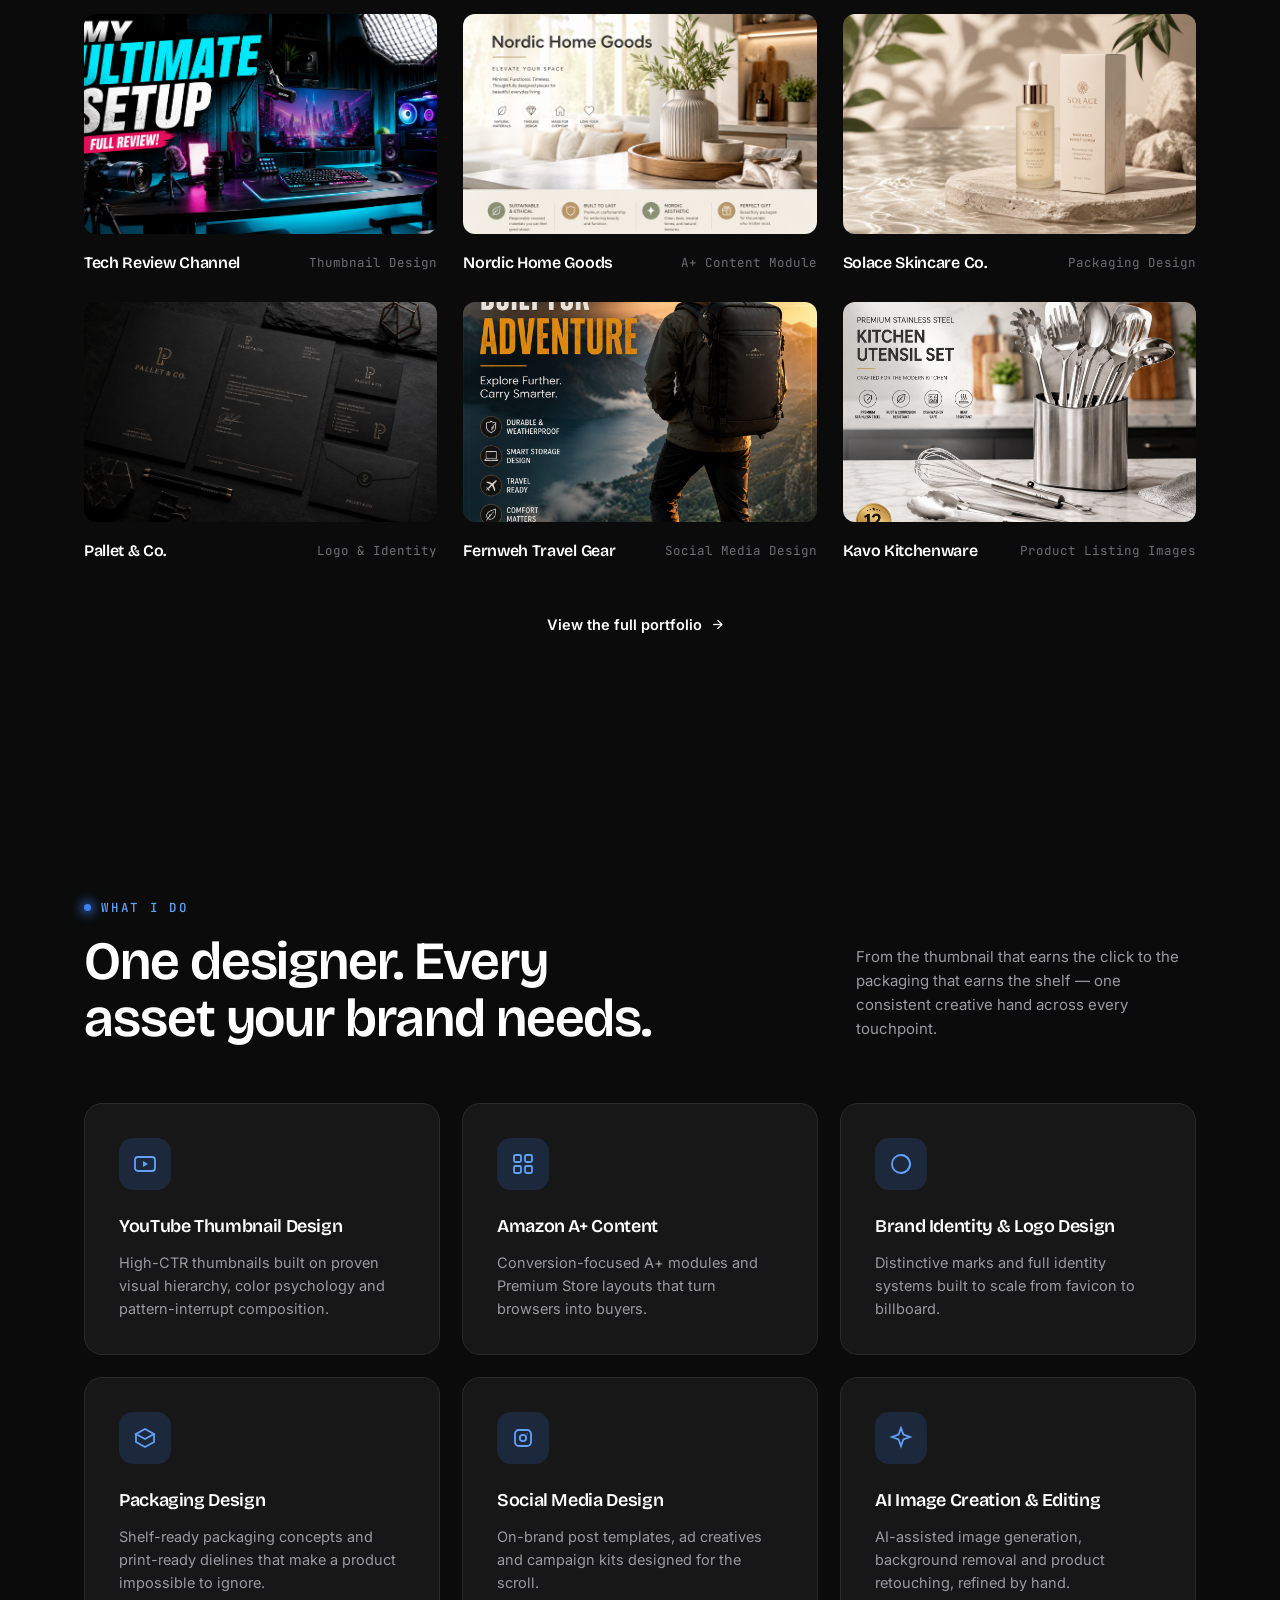
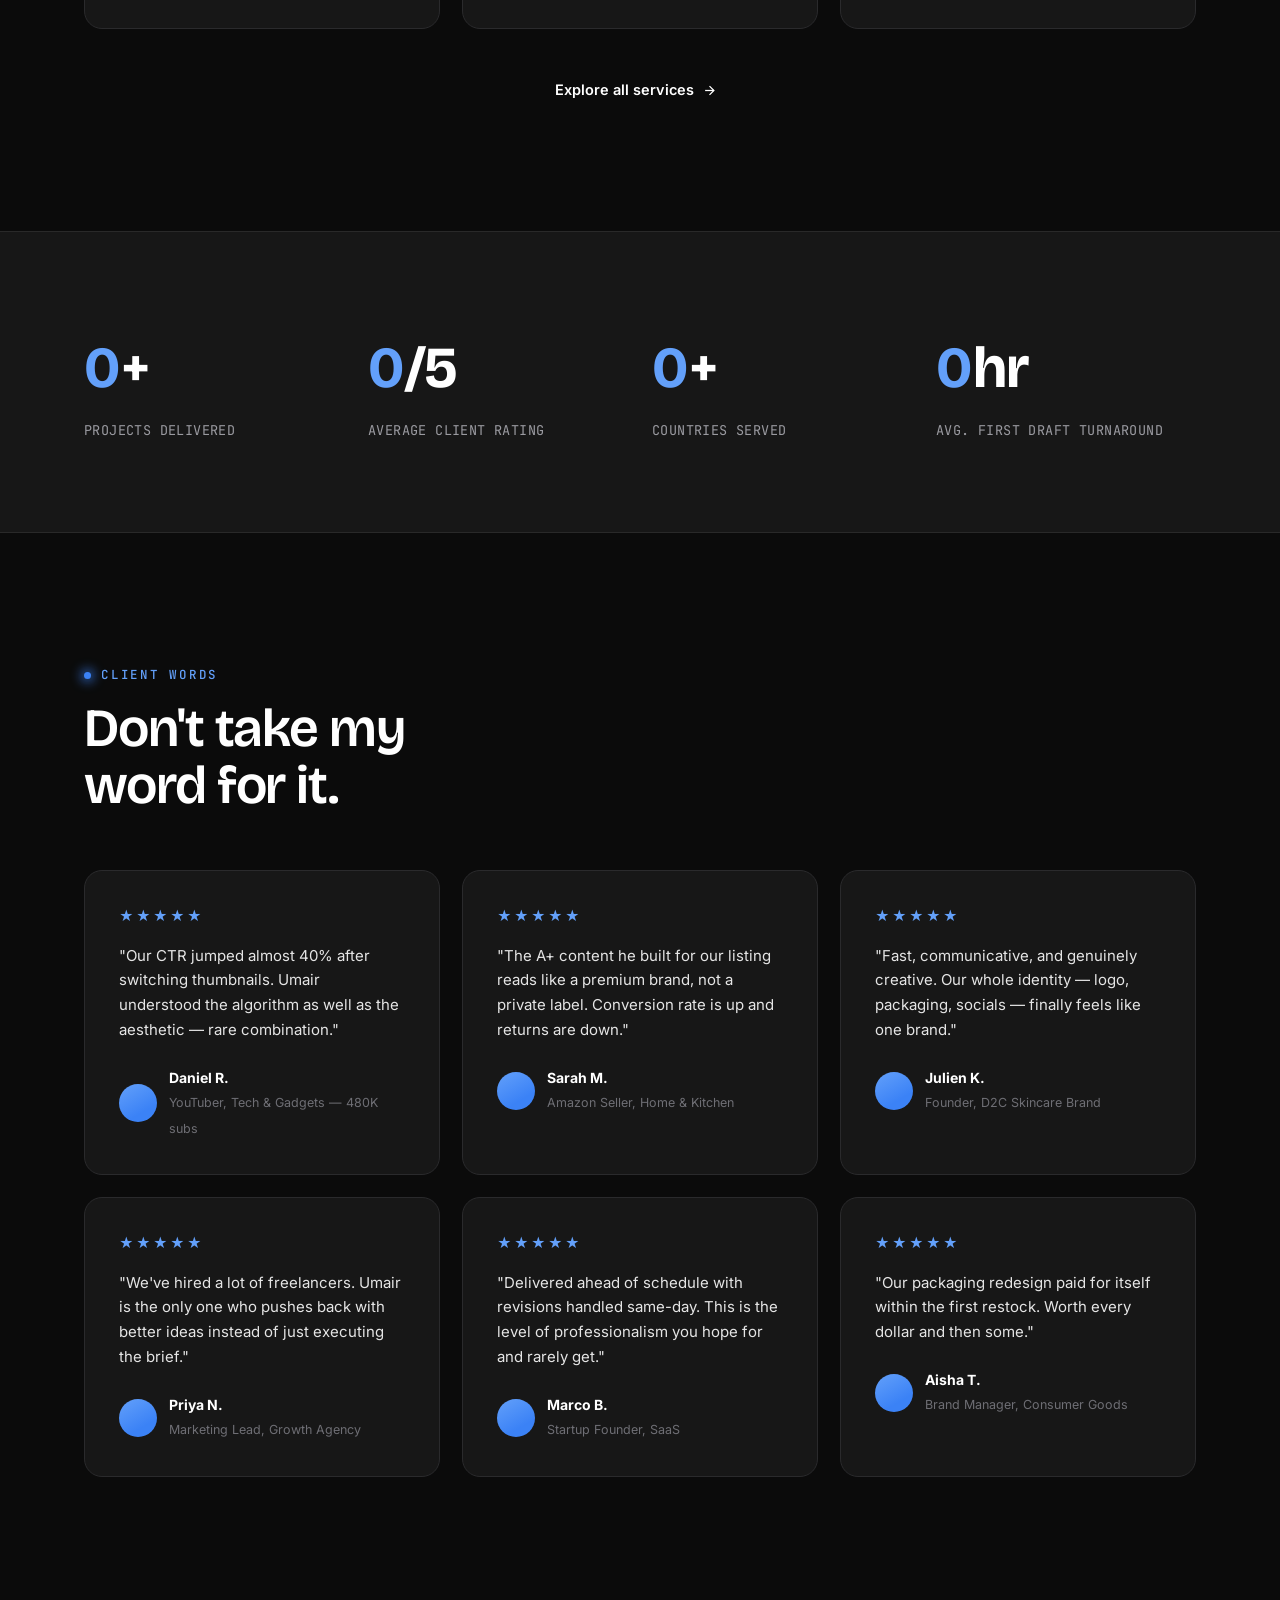
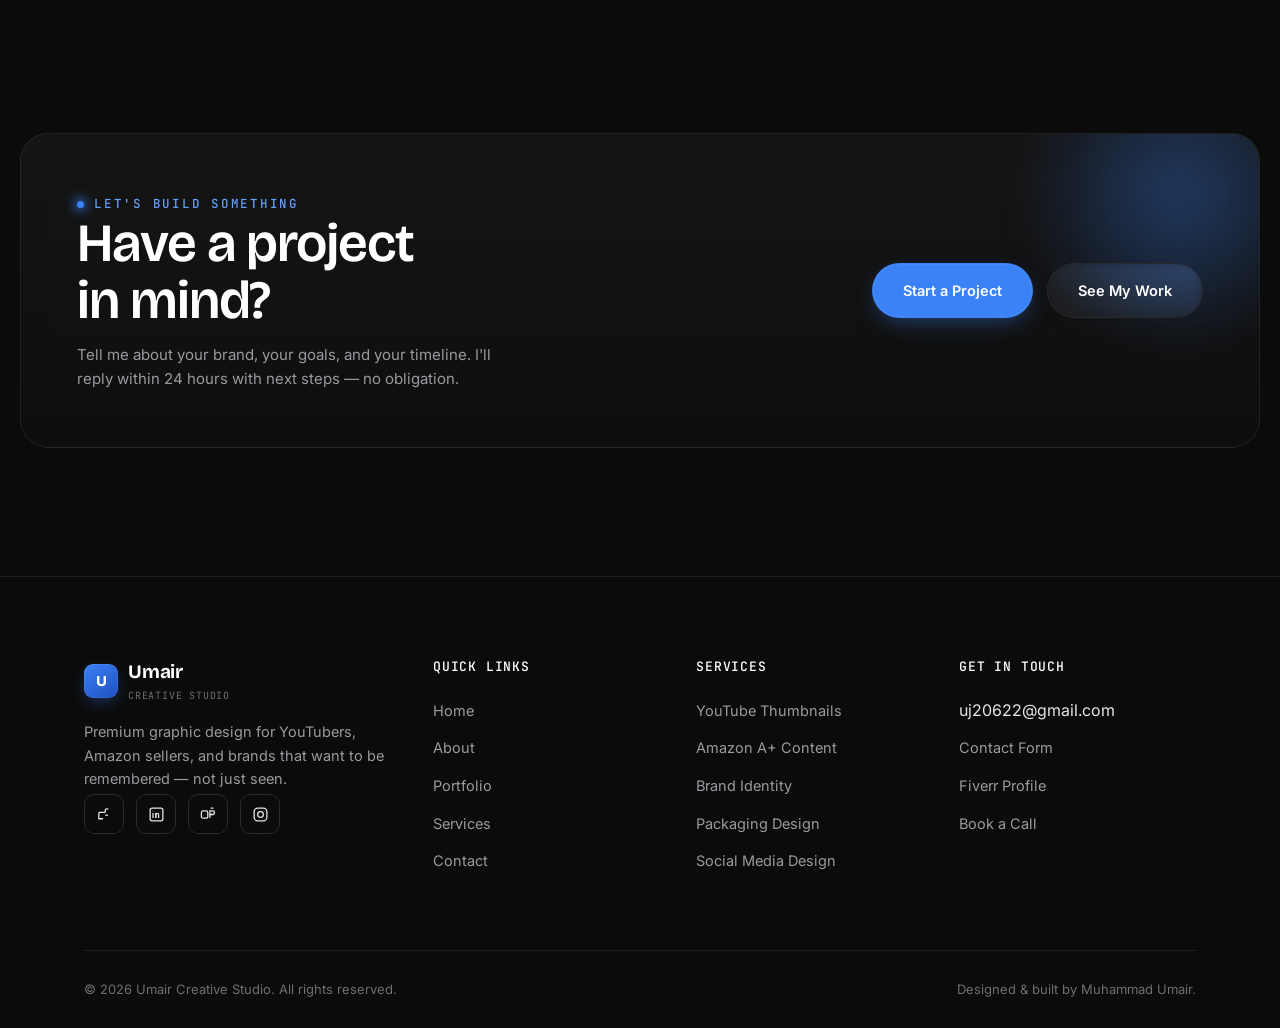
==== commit 21f60cb0: "Update index.html" ====
--- a/index.html
+++ b/index.html
@@ -182,20 +182,12 @@
       </a>
 
       <a class="work-card reveal reveal-delay-1" href="/portfolio" style="outline: none;">
-        <div class="art art-blue"><div class="art-grid"></div>
-          <div class="art-tag">Social Ad Creative</div>
-          <div class="comp-social"><div class="top-row"><div class="avatar"></div><div class="avatar" style="opacity:.4"></div></div><div class="cap">Launch week — 20% off everything. Limited stock.</div></div>
-          <div class="art-corner"><svg viewBox="0 0 24 24" fill="none" stroke="currentColor" stroke-width="2"><line x1="7" y1="17" x2="17" y2="7"></line><polyline points="7 7 17 7 17 17"></polyline></svg></div>
-        </div>
+        <img src="Social Ad Creative.png" alt="Social Media Design" style="width: 100%; height: 220px; object-fit: cover; border-radius: 12px; display: block; margin-bottom: 12px;">
         <div class="work-meta"><h4 style="outline: none;">Fernweh Travel Gear</h4><span style="outline: none;">Social Media Design</span></div>
       </a>
 
       <a class="work-card reveal reveal-delay-2" href="/portfolio" style="outline: none;">
-        <div class="art art-mono"><div class="art-grid"></div>
-          <div class="art-tag">Product Listing</div>
-          <div class="comp-aplus"><div class="blk line"></div><div class="blk line"></div><div class="blk tall"></div></div>
-          <div class="art-corner"><svg viewBox="0 0 24 24" fill="none" stroke="currentColor" stroke-width="2"><line x1="7" y1="17" x2="17" y2="7"></line><polyline points="7 7 17 7 17 17"></polyline></svg></div>
-        </div>
+        <img src="Product Listing.png" alt="Product Listing Images" style="width: 100%; height: 220px; object-fit: cover; border-radius: 12px; display: block; margin-bottom: 12px;">
         <div class="work-meta"><h4 style="outline: none;">Kavo Kitchenware</h4><span style="outline: none;">Product Listing Images</span></div>
       </a>
     </div>
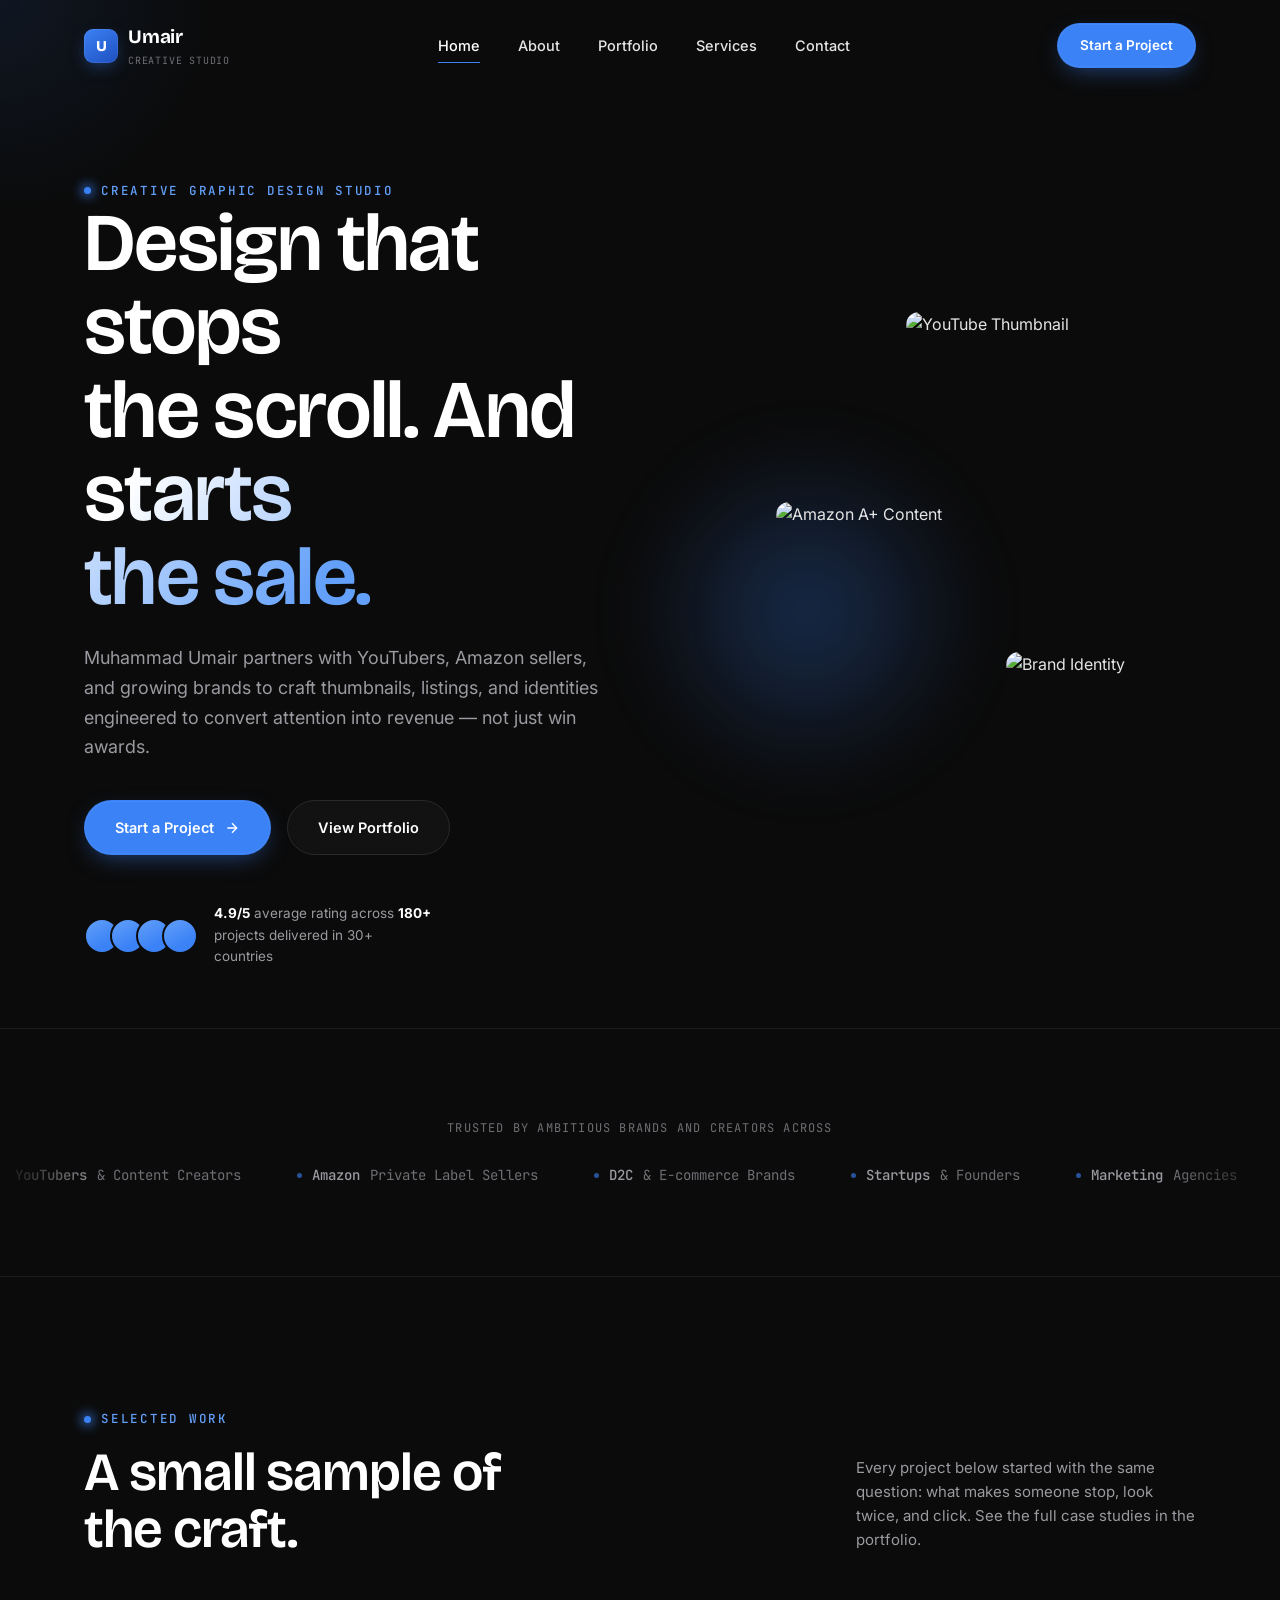
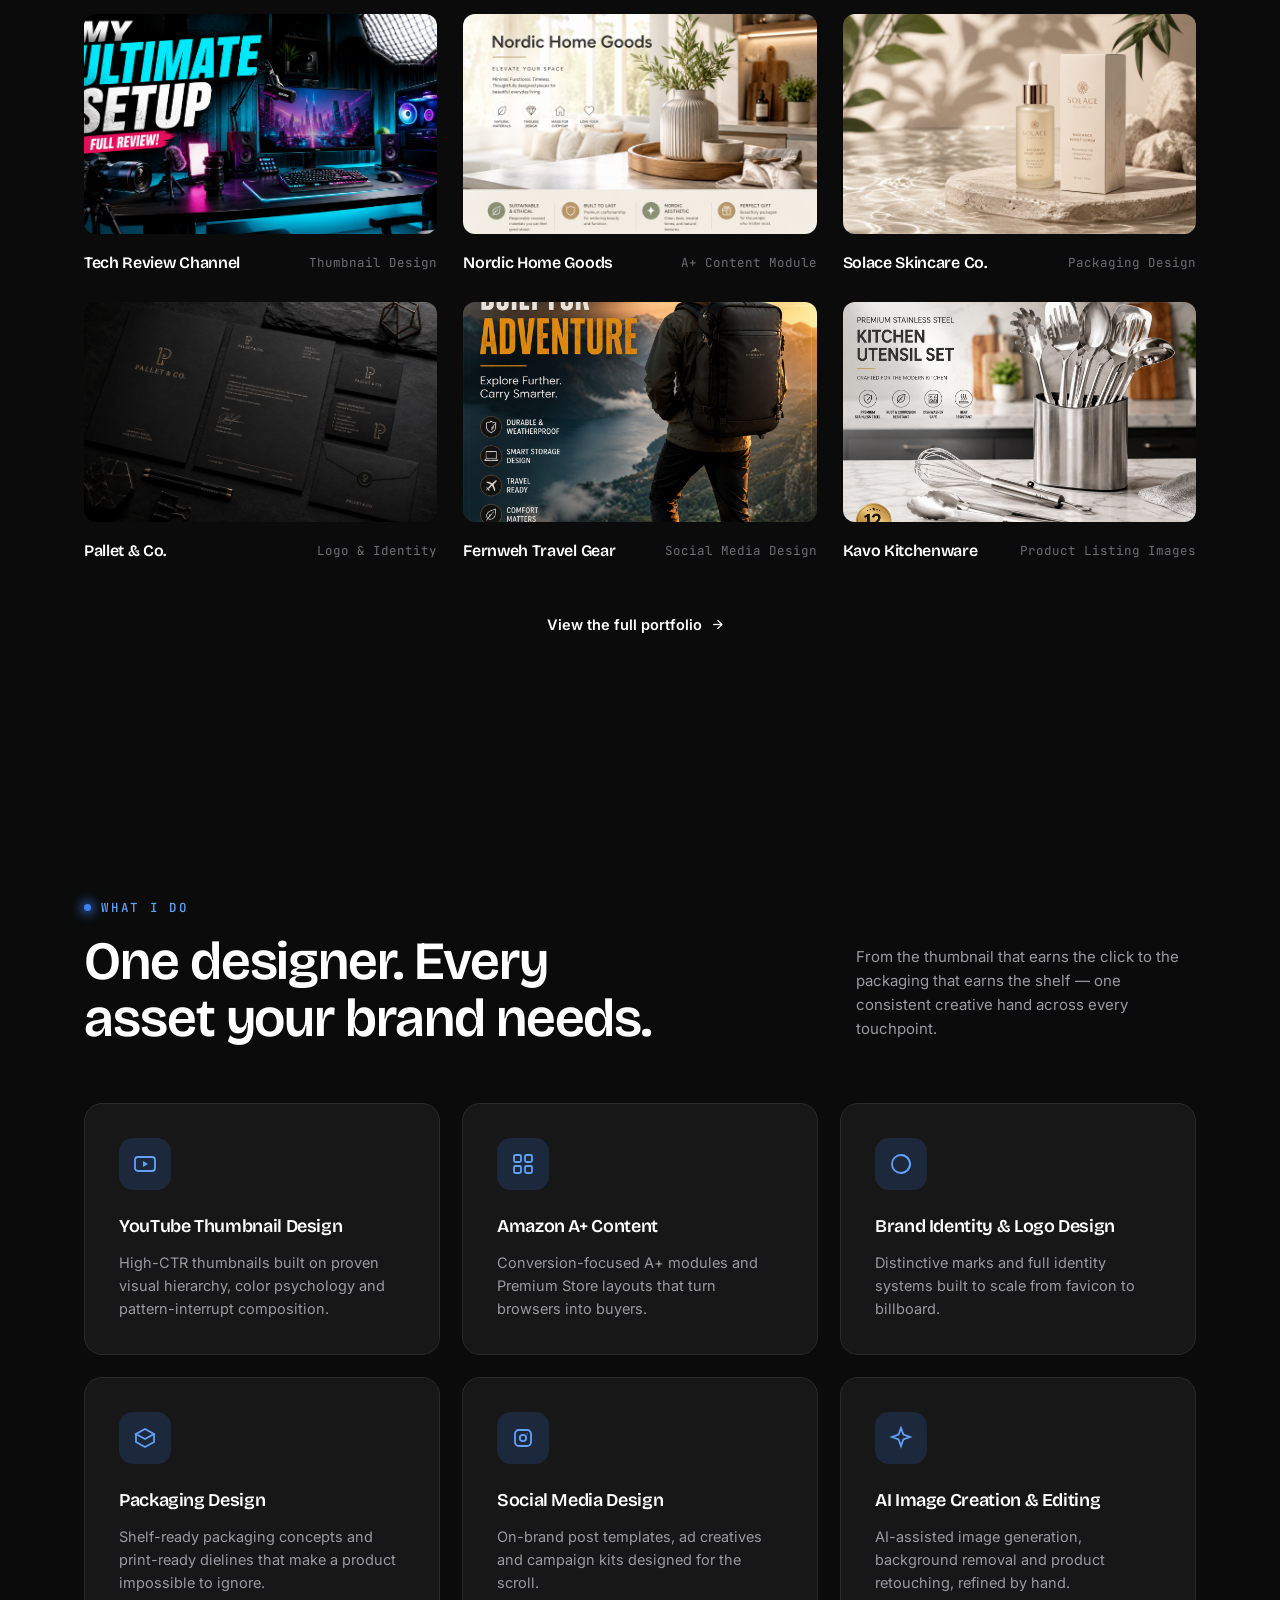
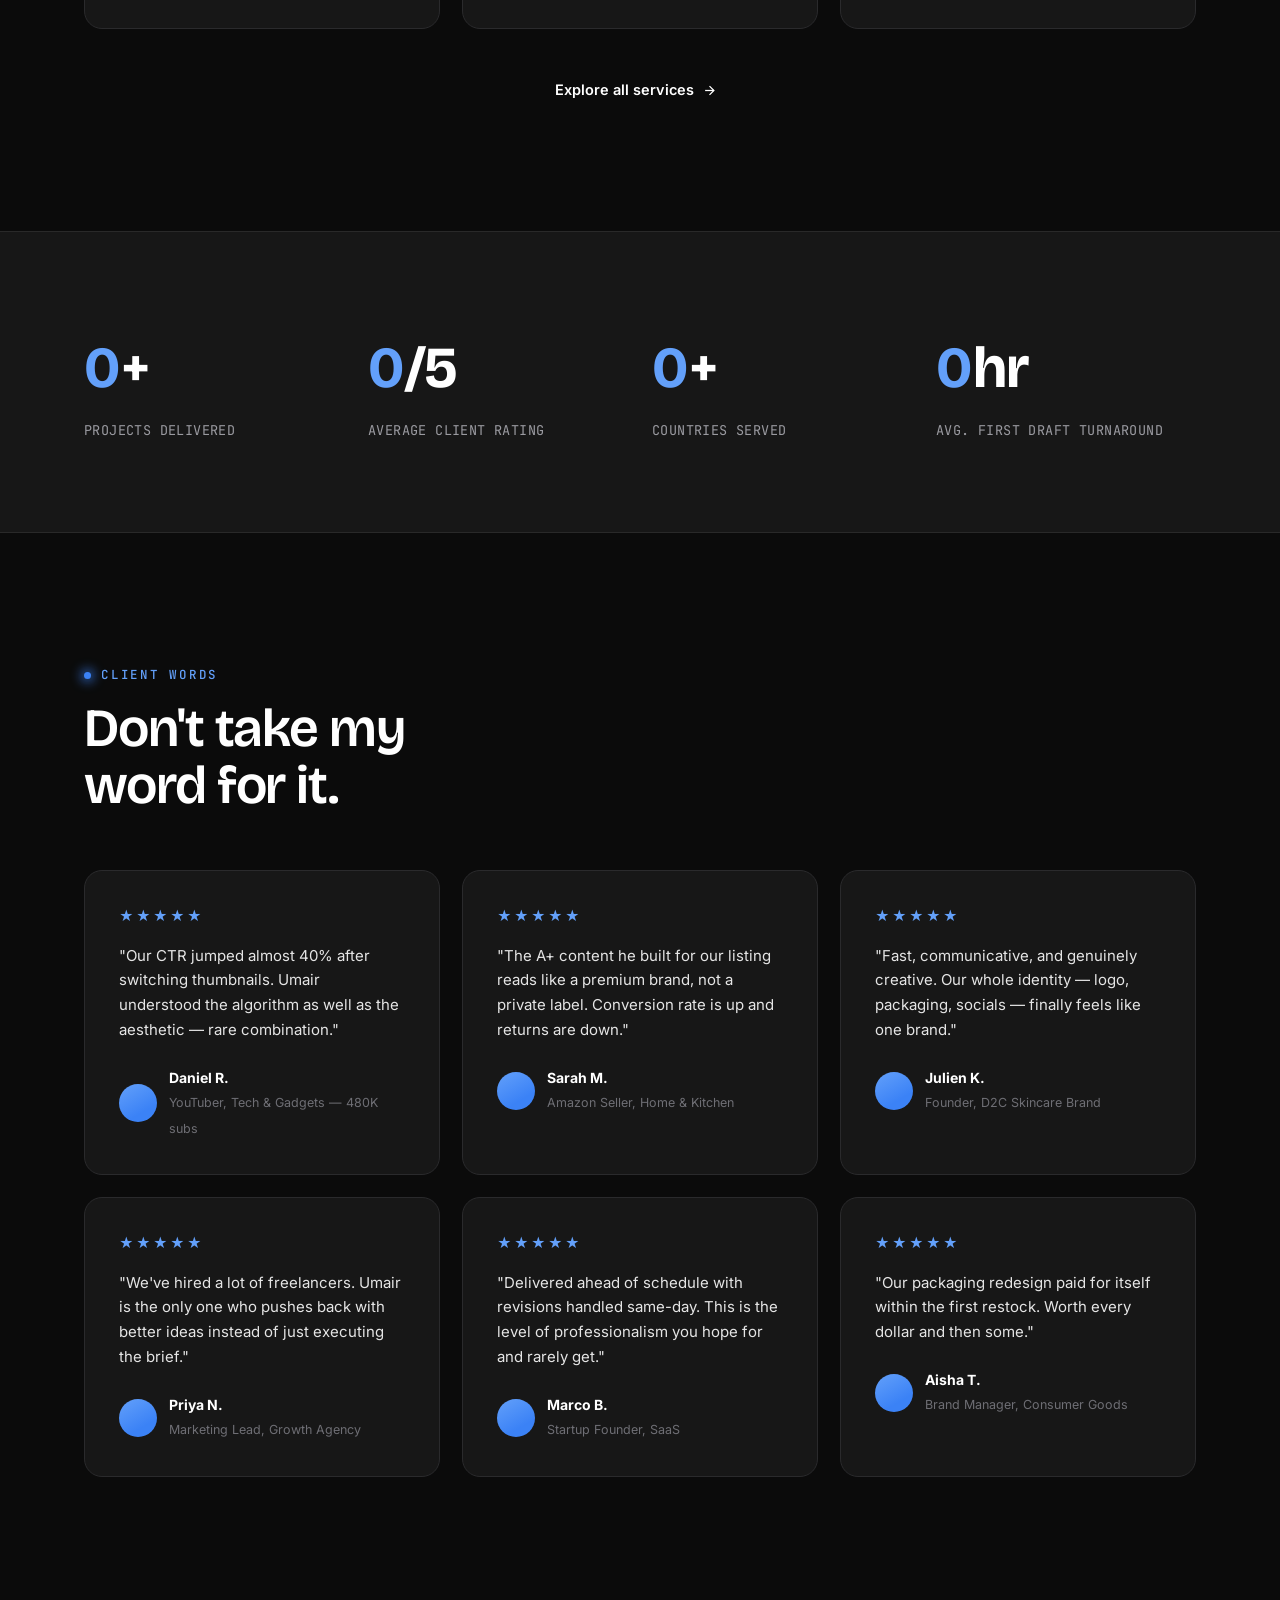
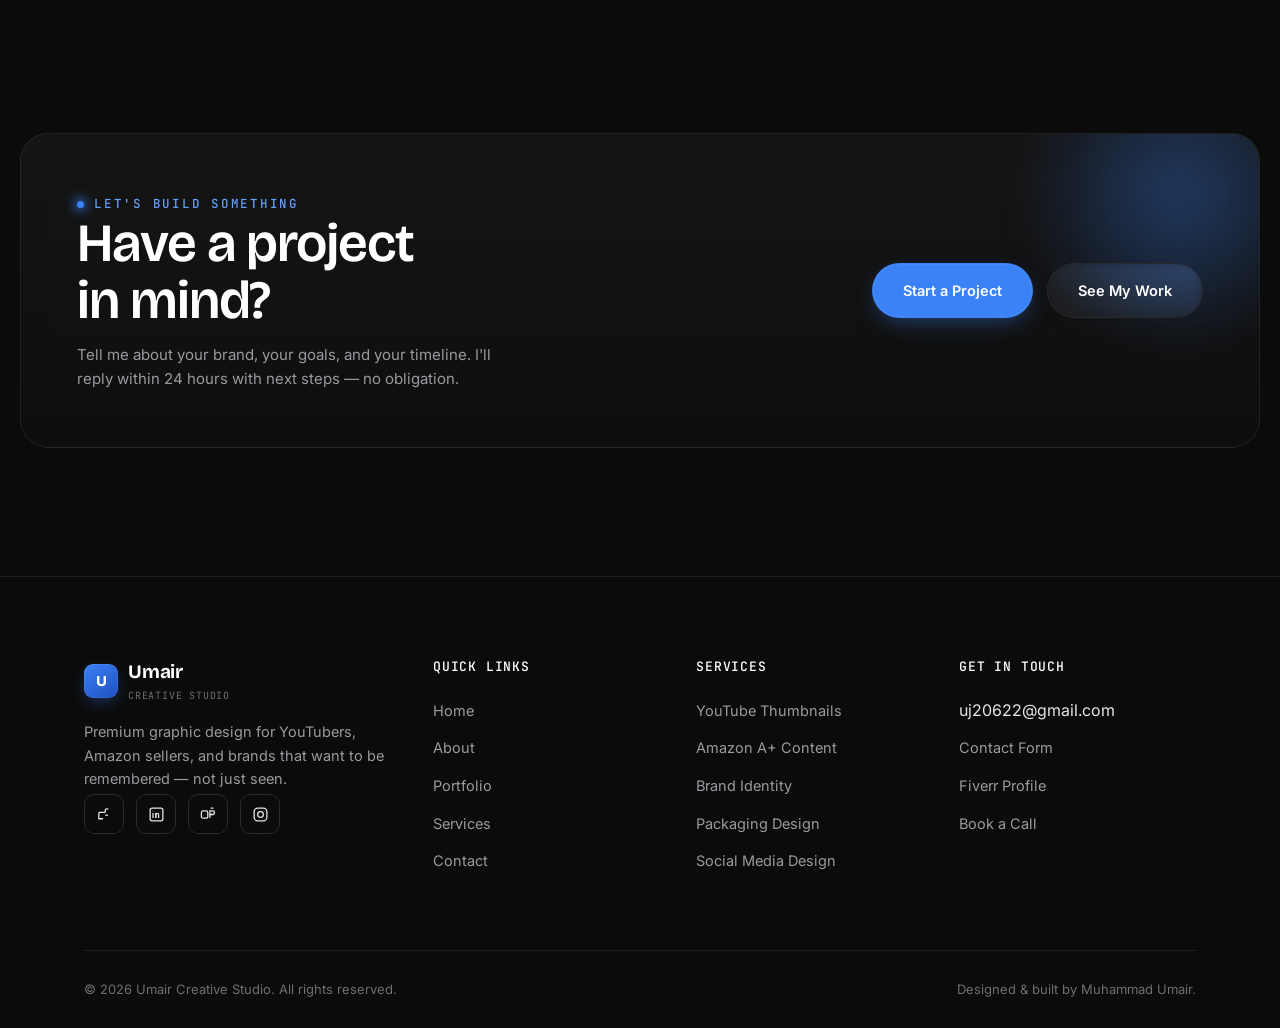
==== commit 23a49ff6: "Update index.html" ====
--- a/index.html
+++ b/index.html
@@ -102,21 +102,14 @@
     </div>
 
     <div class="hero-visual reveal reveal-delay-2">
-      <div class="spot-card spot-1 art art-blue" data-tilt="">
-        <div class="art-grid"></div><div class="art-noise"></div>
-        <div class="art-tag">YouTube Thumbnail</div>
-        <div class="comp-thumb"><div class="comp-thumb-title">I Tried This For 30 Days…</div></div>
-        <div class="comp-play"><svg viewBox="0 0 24 24" fill="currentColor" width="14" height="14"><polygon points="6 4 20 12 6 20"></polygon></svg></div>
-      </div>
-      <div class="spot-card spot-2 art art-mono" data-tilt="">
-        <div class="art-grid"></div>
-        <div class="art-tag">Amazon A+ Content</div>
-        <div class="comp-aplus"><div class="blk tall"></div><div class="blk line"></div><div class="blk line"></div></div>
-      </div>
-      <div class="spot-card spot-3 art art-violet" data-tilt="">
-        <div class="art-grid"></div>
-        <div class="art-tag">Brand Identity</div>
-        <div class="comp-logo"><div class="mark">A</div><div class="wm">AURELIA STUDIO</div></div>
+      <div class="spot-card spot-1" data-tilt="" style="padding: 0; overflow: hidden; border-radius: 16px;">
+        <img src="Hero Spot 1 YouTube Thumbnail Card.png" alt="YouTube Thumbnail" style="width: 100%; height: 100%; object-fit: cover; display: block;">
+      </div>
+      <div class="spot-card spot-2" data-tilt="" style="padding: 0; overflow: hidden; border-radius: 16px;">
+        <img src="Hero Spot 2 Amazon A+ Banner Card.png" alt="Amazon A+ Content" style="width: 100%; height: 100%; object-fit: cover; display: block;">
+      </div>
+      <div class="spot-card spot-3" data-tilt="" style="padding: 0; overflow: hidden; border-radius: 16px;">
+        <img src="Hero Spot 3 Brand Identity Logo Card.png" alt="Brand Identity" style="width: 100%; height: 100%; object-fit: cover; display: block;">
       </div>
       <div class="glow-orb"></div>
     </div>
